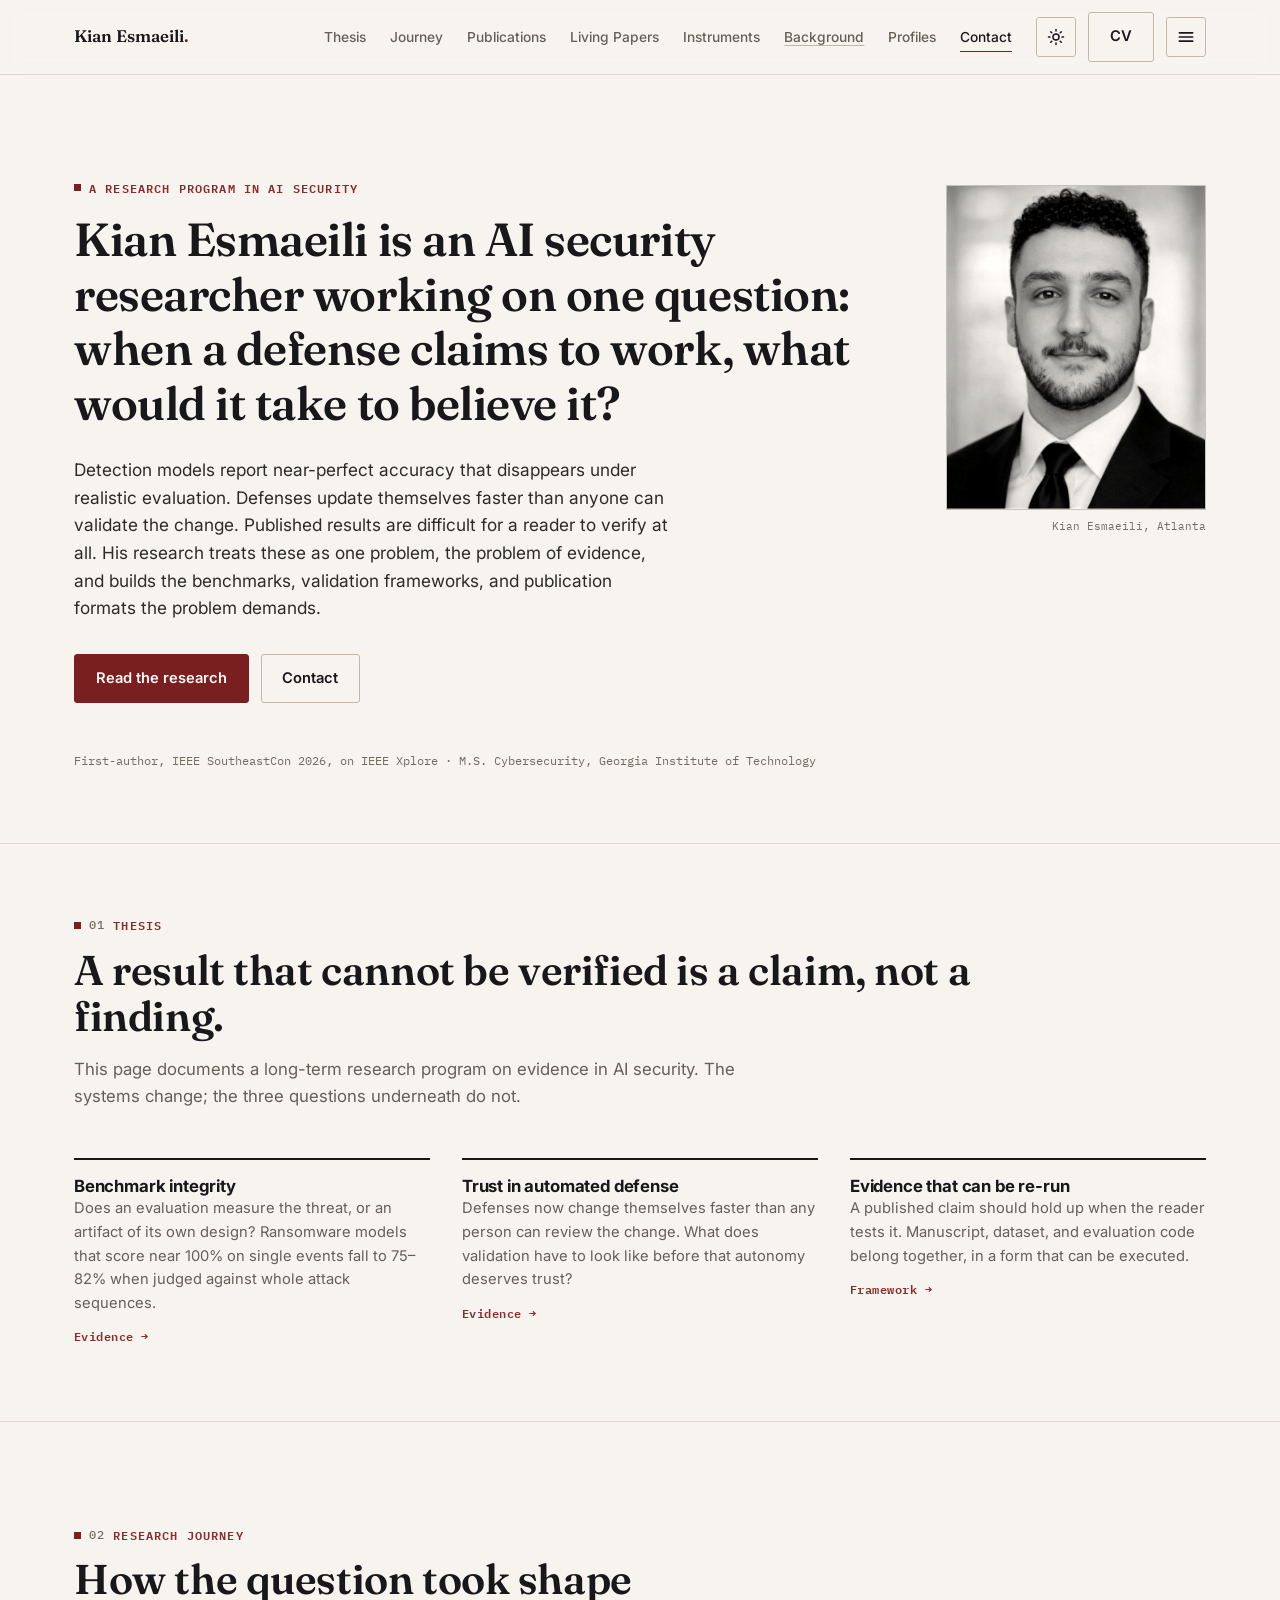
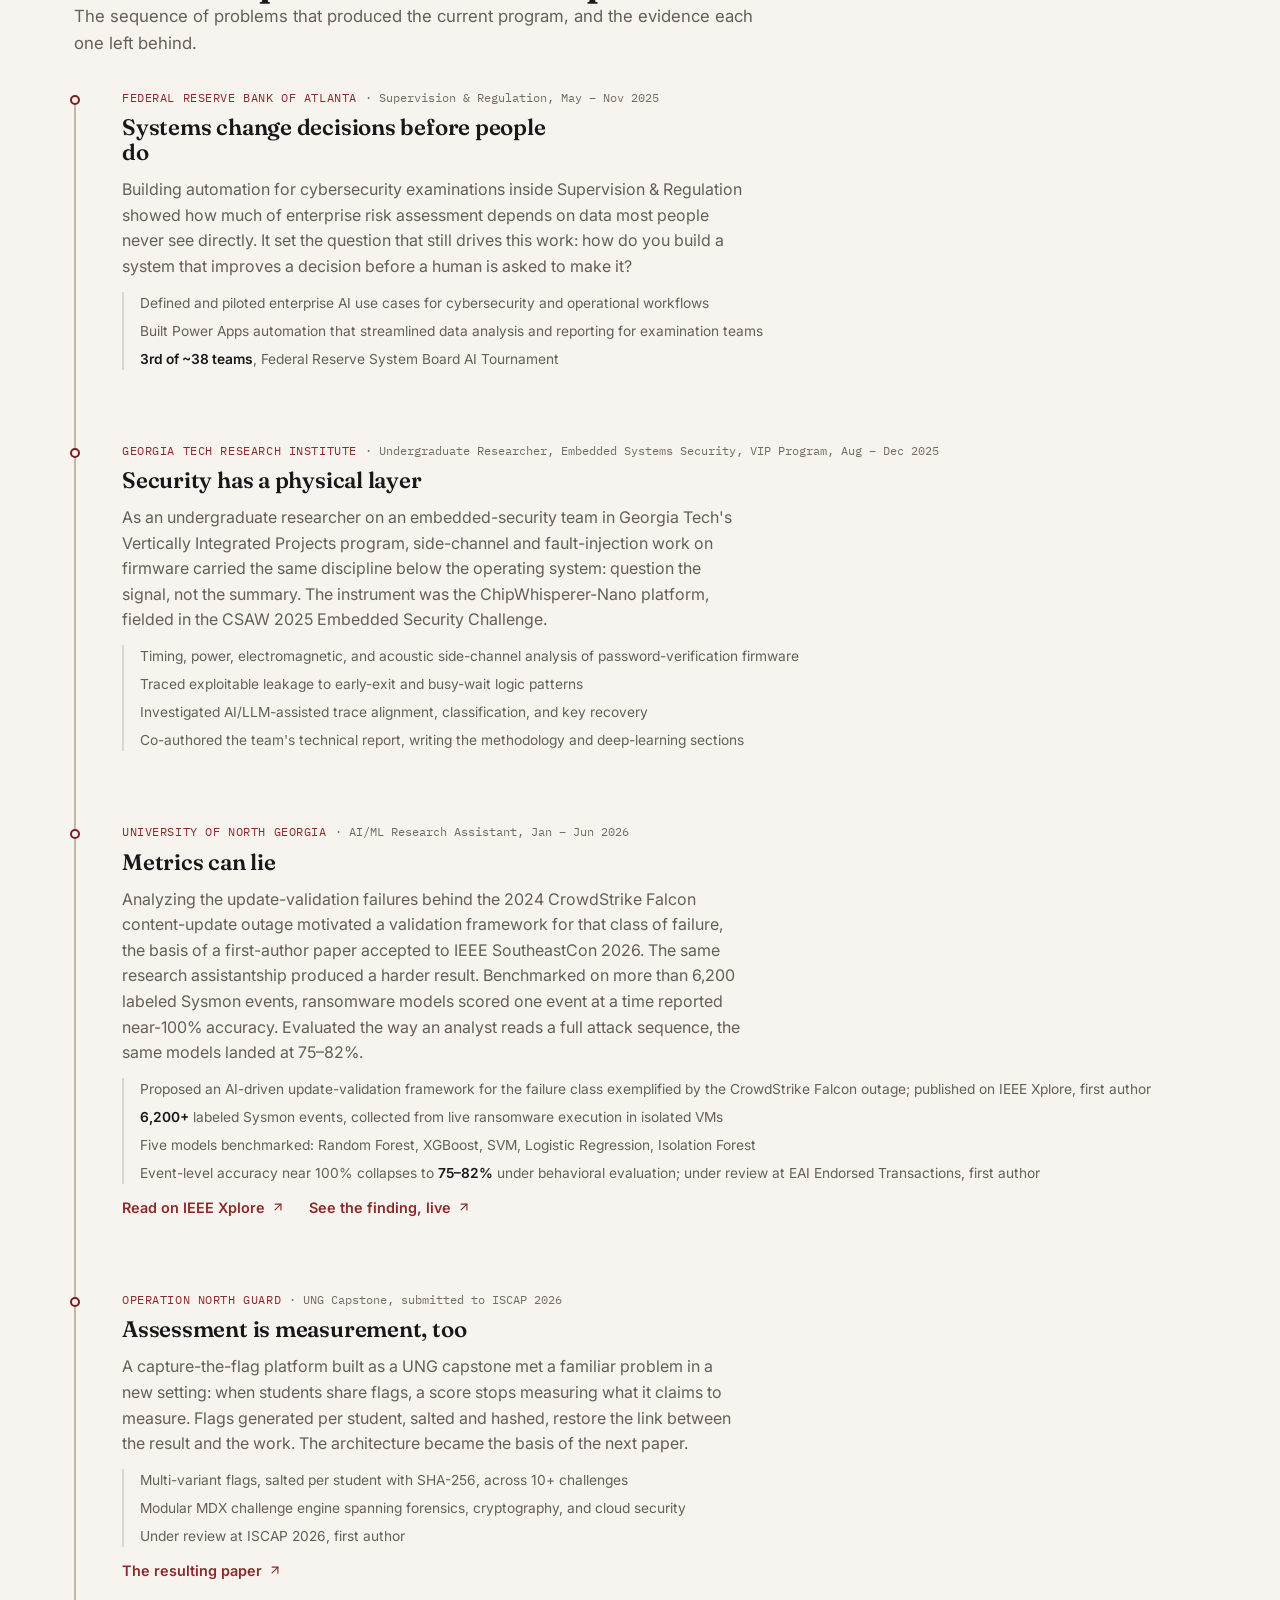
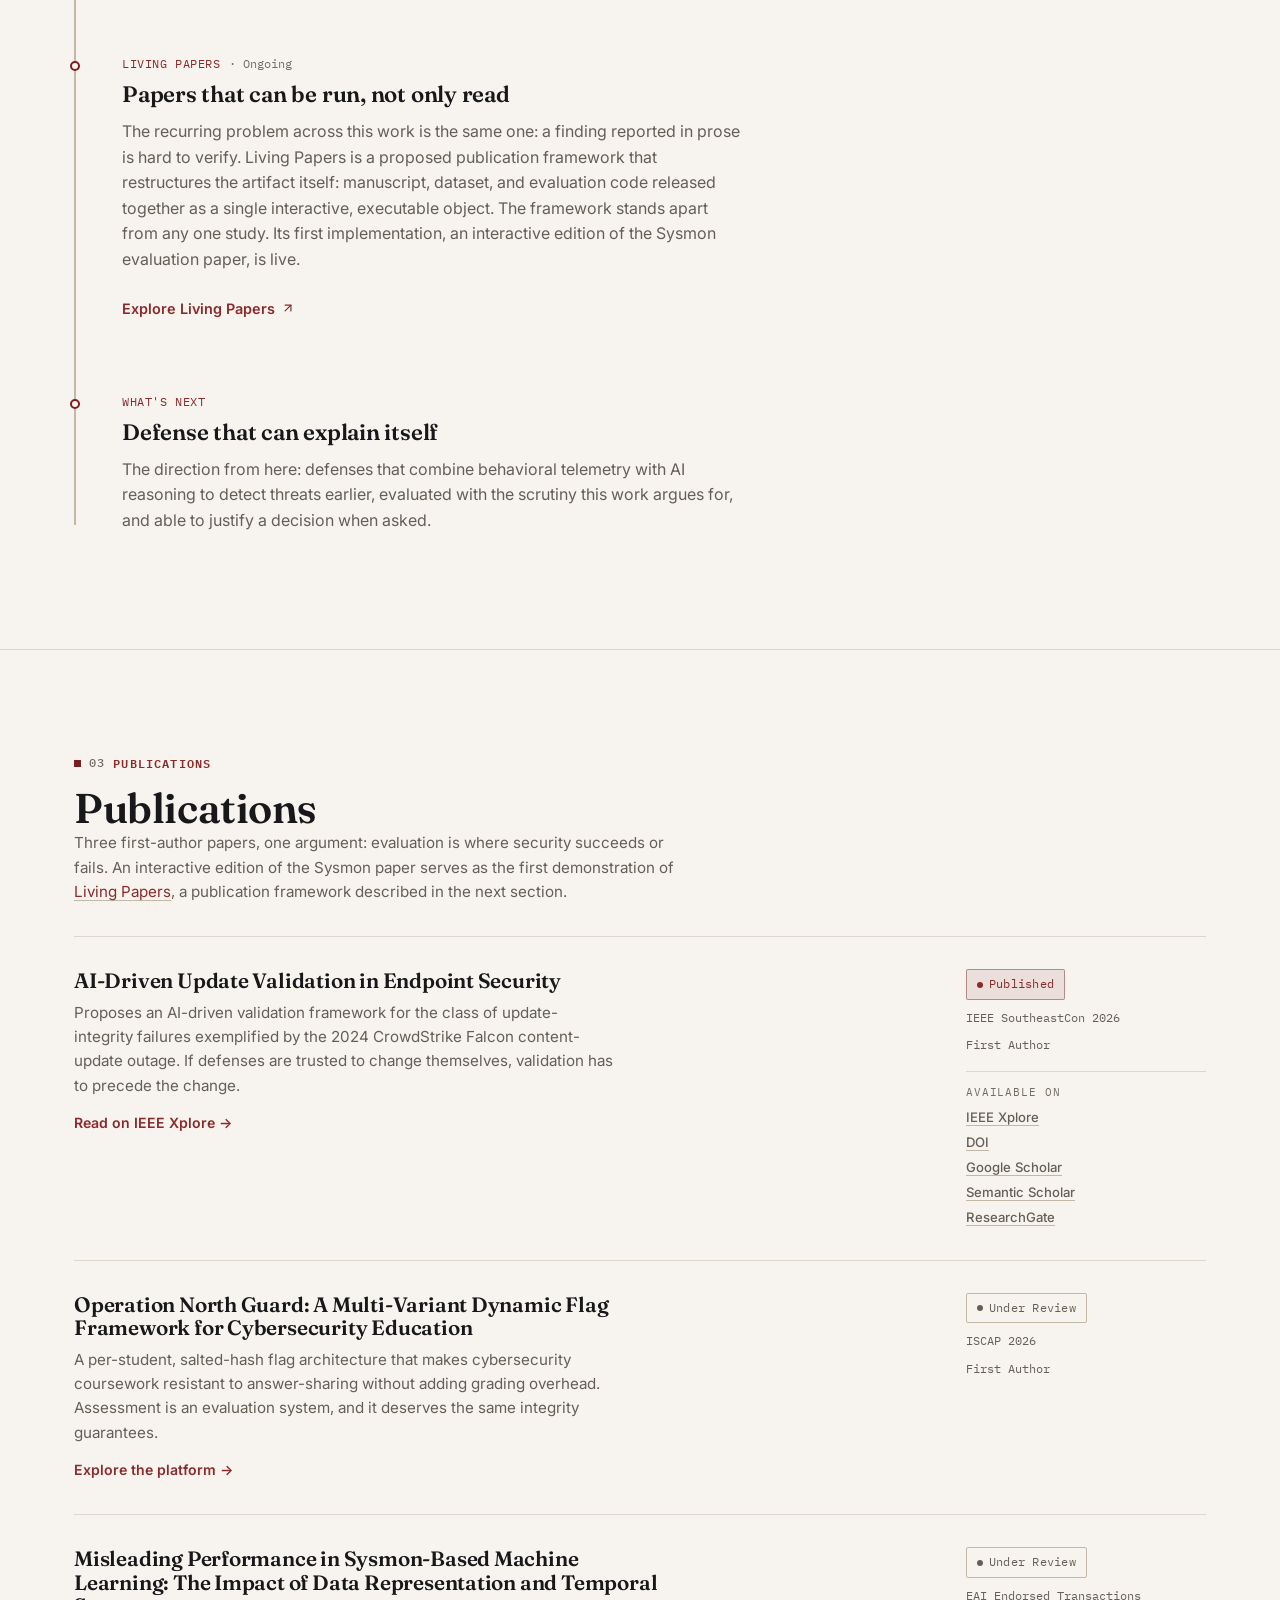
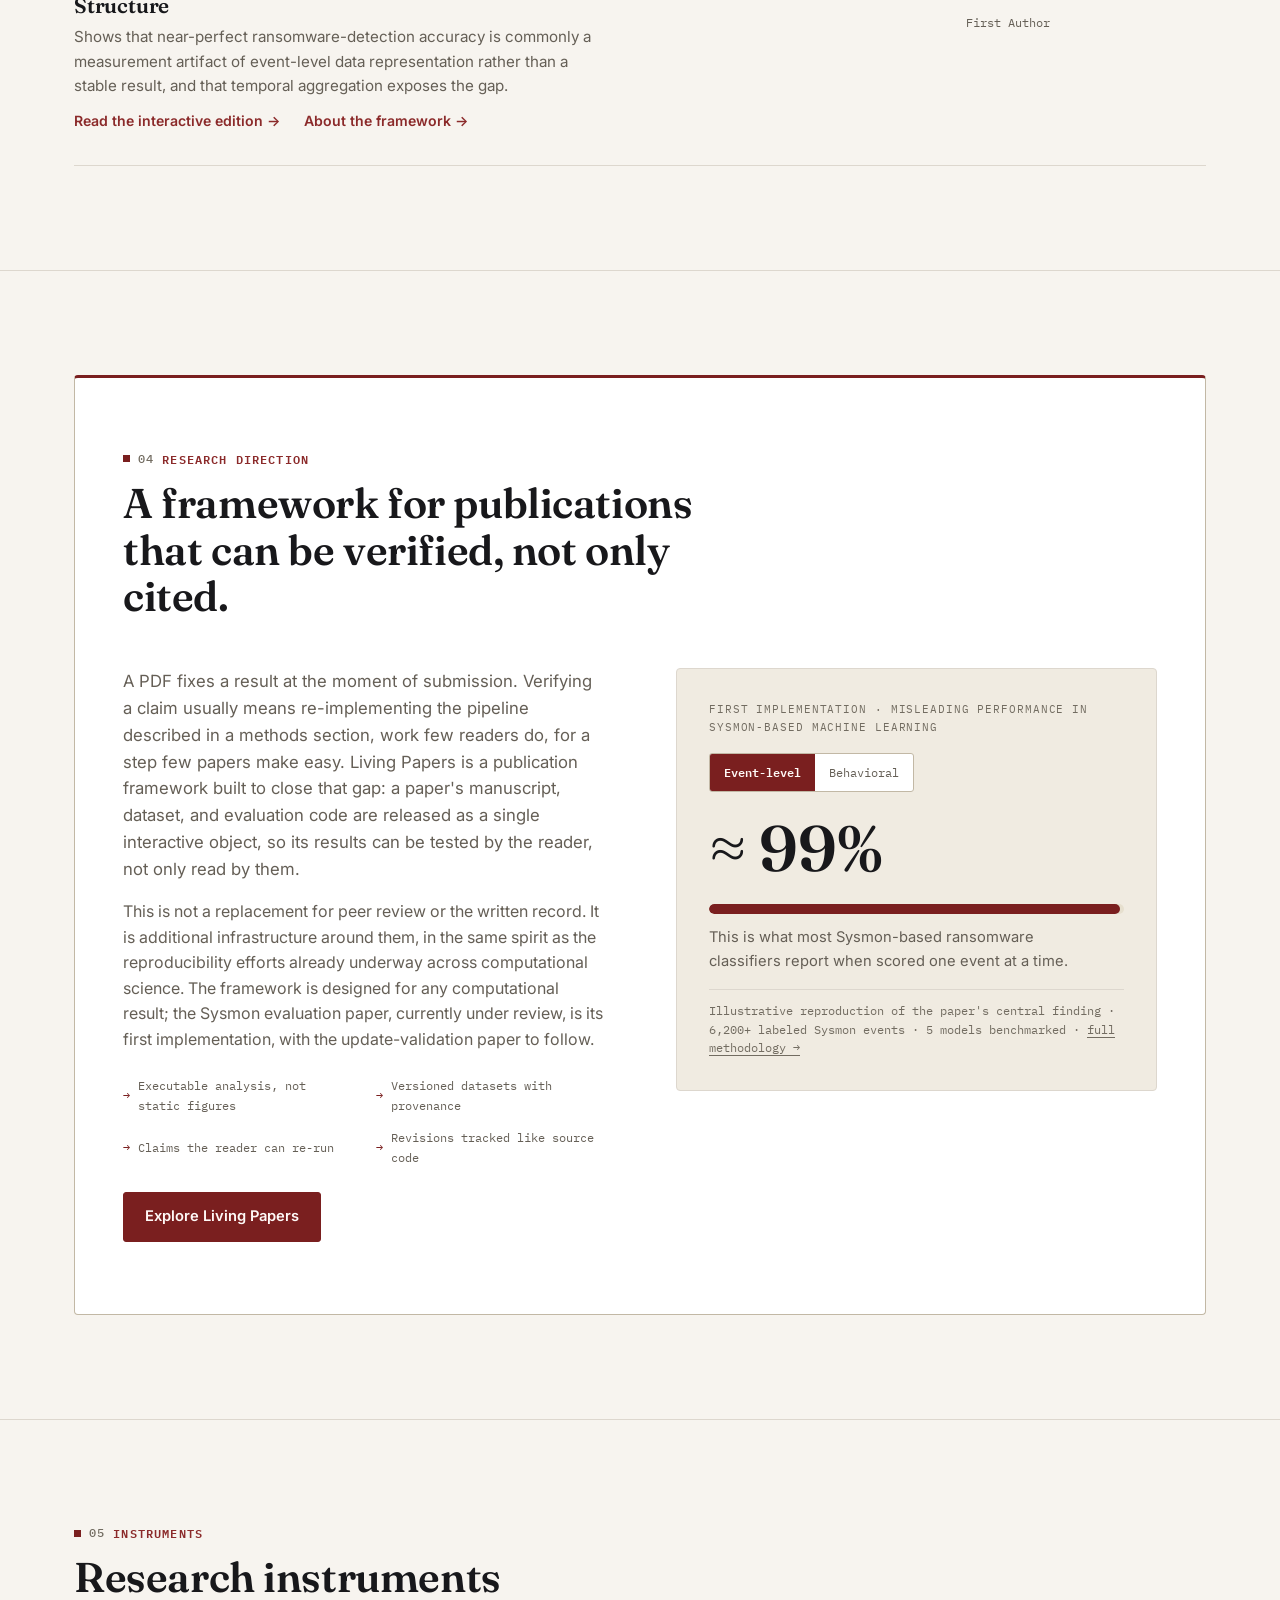
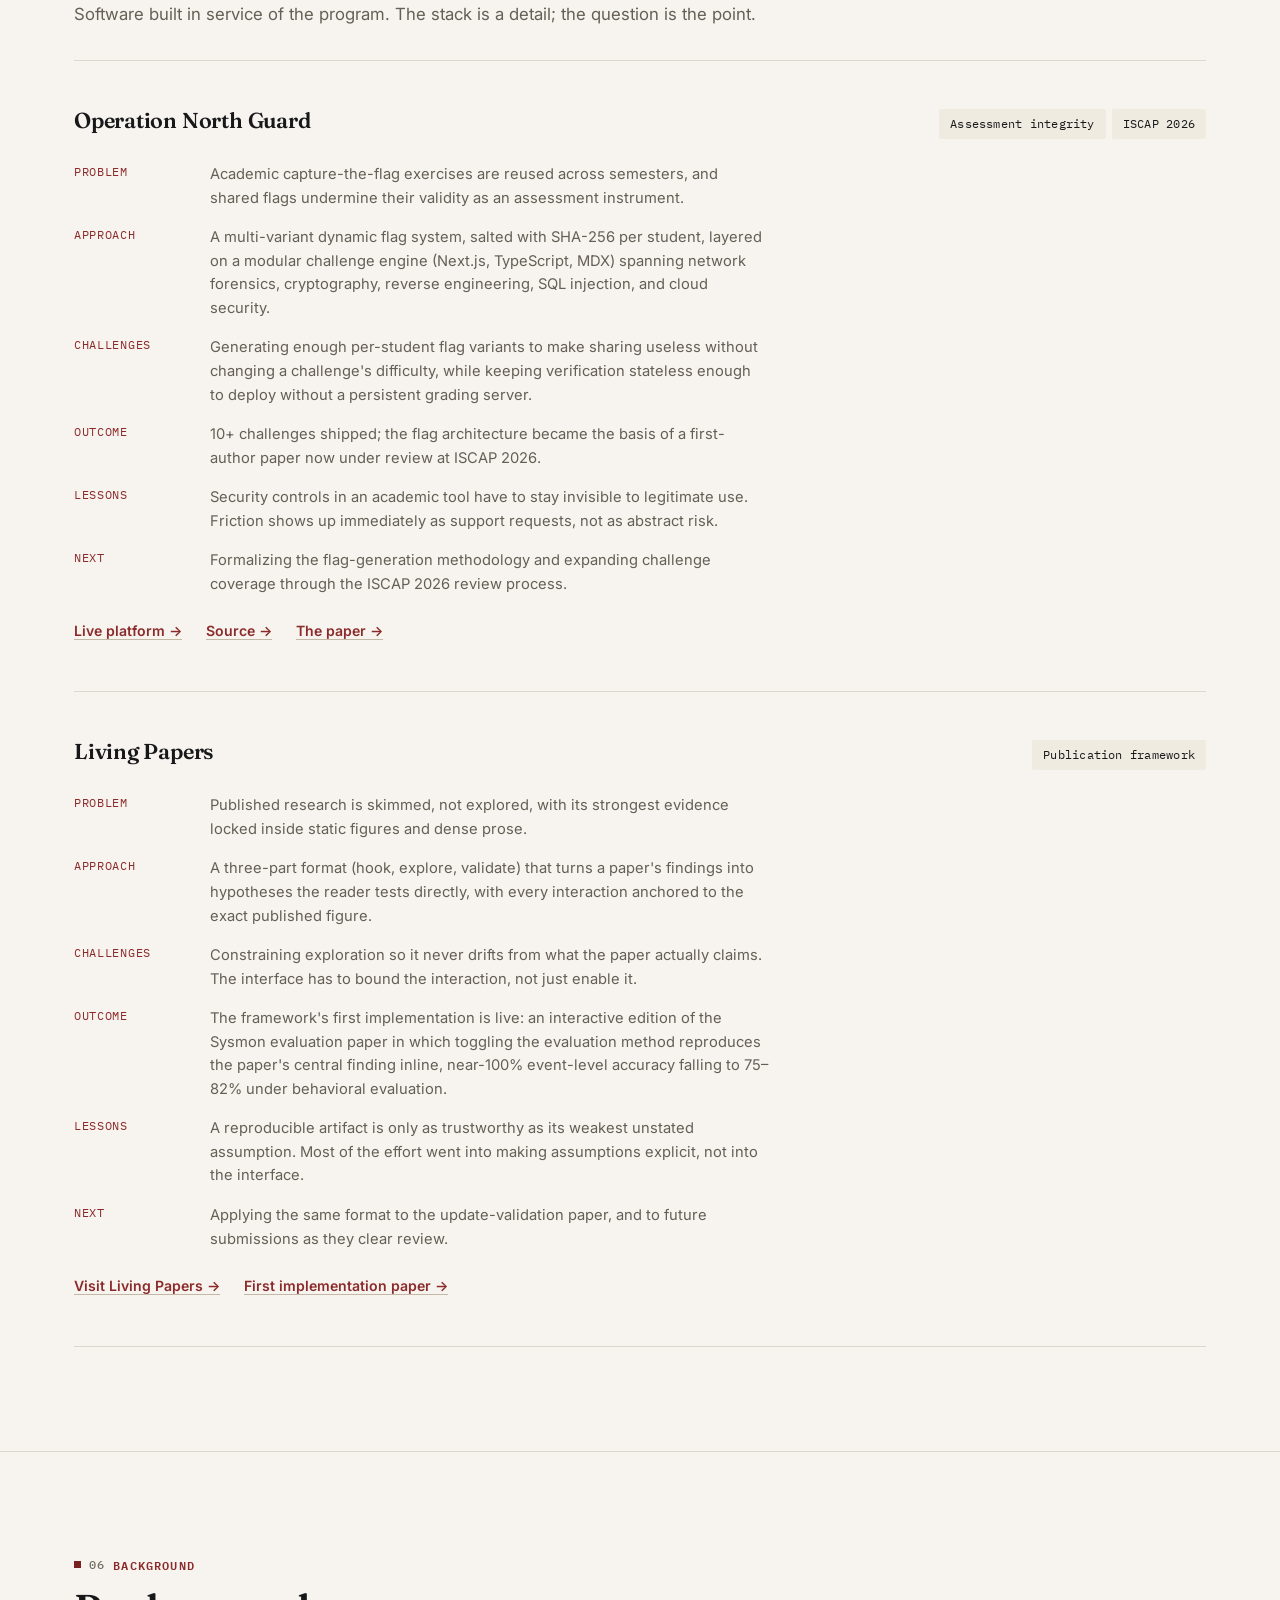
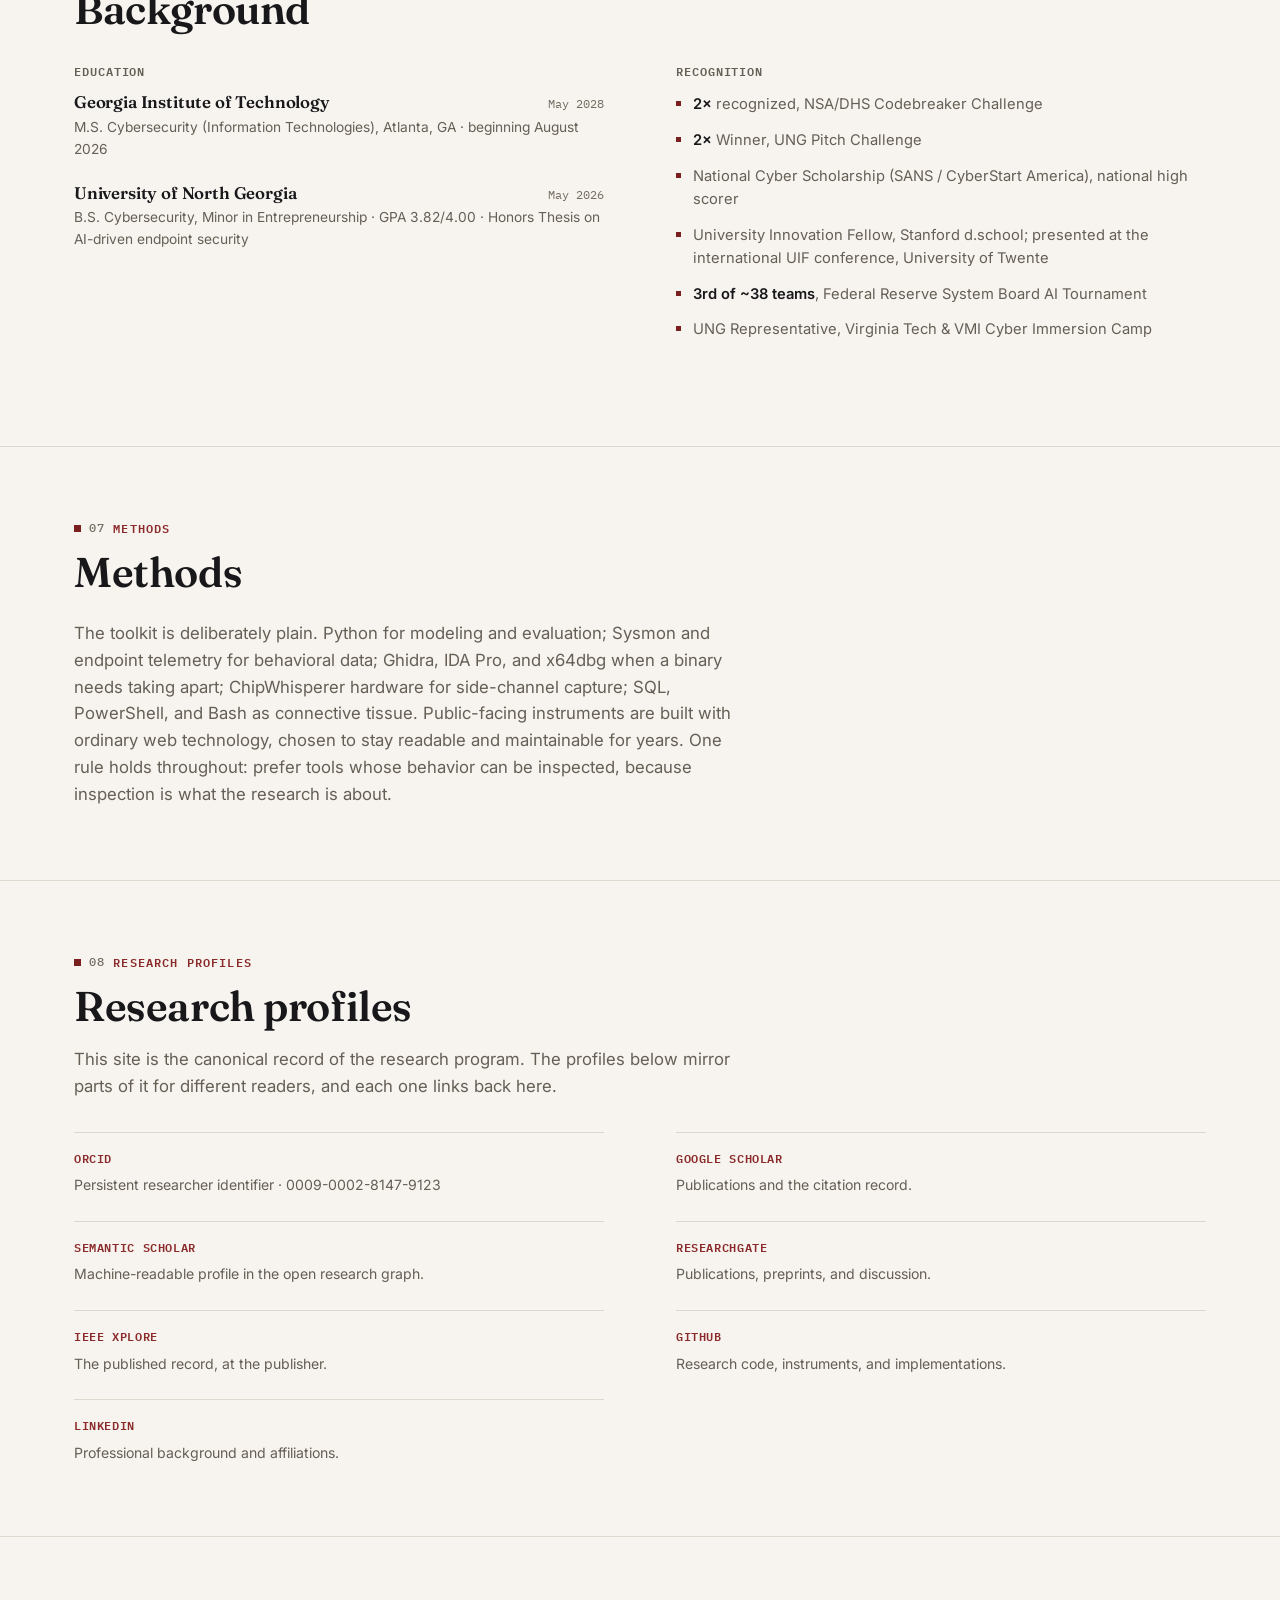
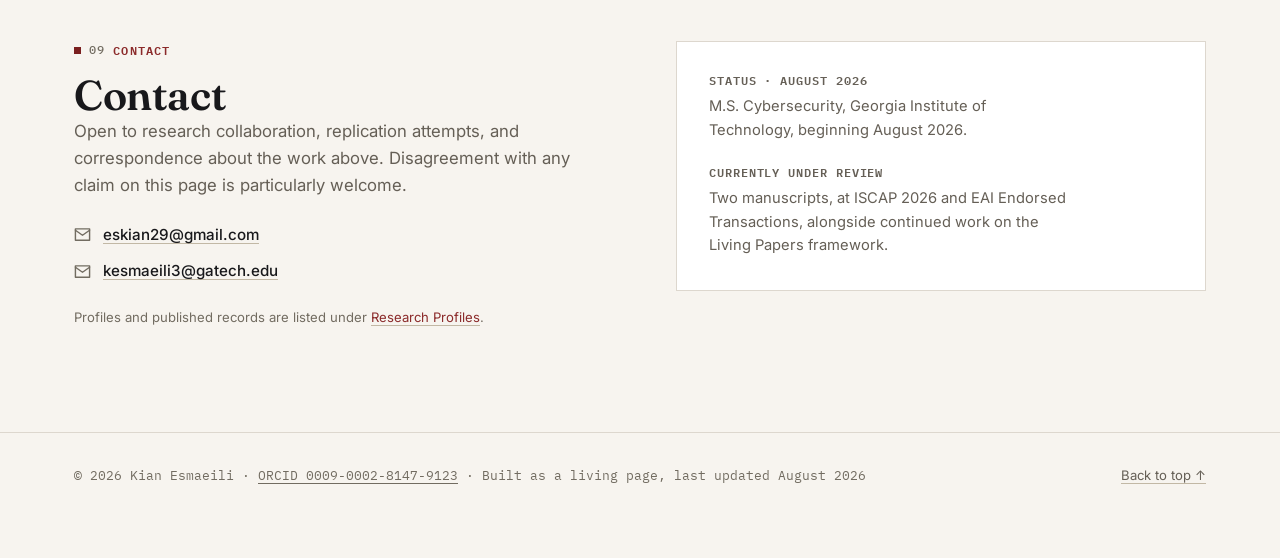
==== index.html @ 51b99179 "Add files via upload" ====
<!DOCTYPE html>
<html lang="en">
<head>
<meta charset="UTF-8">
<meta name="viewport" content="width=device-width, initial-scale=1">
<title>Kian Esmaeili · AI Security Researcher</title>
<meta name="description" content="Kian Esmaeili is an AI security researcher studying evaluation, benchmark integrity, and verifiable evidence. When a defense claims to work, what would it take to believe it?">
<meta name="author" content="Kian Esmaeili">
<meta name="robots" content="index, follow">
<meta name="theme-color" content="#f7f4ef" media="(prefers-color-scheme: light)">
<meta name="theme-color" content="#171717" media="(prefers-color-scheme: dark)">
<link rel="canonical" href="https://www.kianesmaeili.com/">

<!-- Open Graph -->
<meta property="og:type" content="profile">
<meta property="og:site_name" content="Kian Esmaeili">
<meta property="og:title" content="Kian Esmaeili · AI Security Researcher">
<meta property="og:description" content="A research program built around one question: when a defense claims to work, what would it take to believe it? Benchmark integrity, update validation, and verifiable publication.">
<meta property="og:url" content="https://www.kianesmaeili.com/">
<meta property="og:image" content="https://www.kianesmaeili.com/assets/og-image.png">
<meta property="og:image:width" content="1200">
<meta property="og:image:height" content="630">
<meta property="og:image:alt" content="Kian Esmaeili, AI Security Researcher">
<meta property="og:locale" content="en_US">
<meta property="profile:first_name" content="Kian">
<meta property="profile:last_name" content="Esmaeili">

<!-- Twitter -->
<meta name="twitter:card" content="summary_large_image">
<meta name="twitter:title" content="Kian Esmaeili · AI Security Researcher">
<meta name="twitter:description" content="AI security research on evaluation, trust, benchmark integrity, and verifiable evidence.">
<meta name="twitter:image" content="https://www.kianesmaeili.com/assets/og-image.png">
<meta name="twitter:image:alt" content="Kian Esmaeili, AI Security Researcher">

<!-- Icons -->
<link rel="icon" href="./favicon.svg" type="image/svg+xml">
<link rel="apple-touch-icon" href="./assets/apple-touch-icon.png">
<link rel="manifest" href="./site.webmanifest">

<!-- Fonts -->
<link rel="preconnect" href="https://fonts.googleapis.com">
<link rel="preconnect" href="https://fonts.gstatic.com" crossorigin>
<link href="https://fonts.googleapis.com/css2?family=Fraunces:opsz,wght@9..144,500;9..144,600;9..144,700&family=Inter:wght@400;500;600;700;800&family=IBM+Plex+Mono:wght@400;500;600&display=swap" rel="stylesheet">

<link rel="stylesheet" href="./styles.css">

<!-- Structured data -->
<script type="application/ld+json">
{
  "@context": "https://schema.org",
  "@graph": [
    {
      "@type": "Person",
      "@id": "https://www.kianesmaeili.com/#person",
      "name": "Kian Esmaeili",
      "givenName": "Kian",
      "familyName": "Esmaeili",
      "url": "https://www.kianesmaeili.com/",
      "image": "https://www.kianesmaeili.com/assets/headshot.jpg",
      "jobTitle": "AI Security Researcher",
      "description": "AI security researcher studying how defenses are evaluated: benchmark integrity, validation for automated updates, and published evidence that readers can verify.",
      "email": "mailto:eskian29@gmail.com",
      "affiliation": {
        "@type": "CollegeOrUniversity",
        "name": "Georgia Institute of Technology"
      },
      "alumniOf": [
        { "@type": "CollegeOrUniversity", "name": "University of North Georgia" }
      ],
      "identifier": {
        "@type": "PropertyValue",
        "propertyID": "ORCID",
        "value": "0009-0002-8147-9123"
      },
      "sameAs": [
        "https://orcid.org/0009-0002-8147-9123",
        "https://scholar.google.com/citations?user=VjbU1SAAAAAJ",
        "https://www.semanticscholar.org/author/Kian-Esmaeili/2430822982",
        "https://www.researchgate.net/profile/Kian-Esmaeili",
        "https://github.com/Kian11228",
        "https://www.linkedin.com/in/kian-esmaeili/",
        "https://ieeexplore.ieee.org/abstract/document/11476653",
        "https://kian11228.github.io/kian/"
      ],
      "knowsAbout": [
        "AI Security", "AI Security Evaluation", "Benchmark Integrity", "Machine Learning",
        "Detection Engineering", "Behavioral Detection", "Endpoint Security",
        "Reproducible Research", "Applied AI", "Security Research"
      ]
    },
    {
      "@type": "WebSite",
      "@id": "https://www.kianesmaeili.com/#website",
      "url": "https://www.kianesmaeili.com/",
      "name": "Kian Esmaeili",
      "description": "Research site of Kian Esmaeili, AI security researcher.",
      "publisher": { "@id": "https://www.kianesmaeili.com/#person" },
      "inLanguage": "en-US"
    },
    {
      "@type": "ScholarlyArticle",
      "@id": "https://ieeexplore.ieee.org/abstract/document/11476653",
      "name": "AI-Driven Update Validation in Endpoint Security",
      "url": "https://ieeexplore.ieee.org/abstract/document/11476653",
      "author": { "@id": "https://www.kianesmaeili.com/#person" },
      "isPartOf": { "@type": "PublicationEvent", "name": "IEEE SoutheastCon 2026" },
      "publisher": { "@type": "Organization", "name": "IEEE" },
      "sameAs": "https://doi.org/10.1109/SoutheastCon63549.2026.11476653",
      "about": "An AI-driven validation framework for the class of update-integrity failures exemplified by the 2024 CrowdStrike Falcon outage."
    },
    {
      "@type": "ScholarlyArticle",
      "name": "Operation North Guard: A Multi-Variant Dynamic Flag Framework for Cybersecurity Education",
      "author": { "@id": "https://www.kianesmaeili.com/#person" },
      "isPartOf": { "@type": "PublicationEvent", "name": "ISCAP 2026" },
      "about": "A per-student, salted-hash flag architecture for cybersecurity coursework."
    },
    {
      "@type": "ScholarlyArticle",
      "name": "Misleading Performance in Sysmon-Based Machine Learning: The Impact of Data Representation and Temporal Structure",
      "url": "https://kian11228.github.io/kian/papers/misleading-performance/",
      "author": { "@id": "https://www.kianesmaeili.com/#person" },
      "isPartOf": { "@type": "PublicationEvent", "name": "EAI Endorsed Transactions" },
      "about": "Measurement artifacts in event-level Sysmon-based ransomware detection, and how temporal aggregation exposes them."
    }
  ]
}
</script>
</head>
<body>
<a class="skip-link" href="#main">Skip to content</a>

<nav class="site-nav" aria-label="Primary">
  <div class="wrap nav-row">
    <a href="#top" class="nav-brand">Kian Esmaeili<span class="dot">.</span></a>

    <ul class="nav-links" id="navLinks" data-open="false">
      <li><a href="#mission">Thesis</a></li>
      <li><a href="#journey">Journey</a></li>
      <li><a href="#publications">Publications</a></li>
      <li><a href="#living-papers">Living Papers</a></li>
      <li><a href="#projects">Instruments</a></li>
      <li><a href="#credentials">Background</a></li>
      <li><a href="#profiles">Profiles</a></li>
      <li><a href="#contact">Contact</a></li>
    </ul>

    <div class="nav-actions">
      <button class="btn-icon" id="themeToggle" type="button" aria-label="Toggle dark mode" aria-pressed="false">
        <svg id="iconSun" width="18" height="18" viewBox="0 0 24 24" fill="none" stroke="currentColor" stroke-width="2" stroke-linecap="round" stroke-linejoin="round"><circle cx="12" cy="12" r="4"></circle><path d="M12 2v2M12 20v2M4.93 4.93l1.41 1.41M17.66 17.66l1.41 1.41M2 12h2M20 12h2M6.34 17.66l-1.41 1.41M19.07 4.93l-1.41 1.41"></path></svg>
        <svg id="iconMoon" width="18" height="18" viewBox="0 0 24 24" fill="none" stroke="currentColor" stroke-width="2" stroke-linecap="round" stroke-linejoin="round" style="display:none"><path d="M21 12.79A9 9 0 1 1 11.21 3 7 7 0 0 0 21 12.79z"></path></svg>
      </button>
      <a href="./Kian-Esmaeili-Resume.pdf" download class="btn btn-secondary nav-resume">CV</a>
      <button class="btn-icon" id="navToggle" type="button" aria-label="Toggle menu" aria-controls="navLinks" aria-expanded="false">
        <svg width="20" height="20" viewBox="0 0 24 24" fill="none" stroke="currentColor" stroke-width="2" stroke-linecap="round" stroke-linejoin="round"><line x1="4" y1="7" x2="20" y2="7"></line><line x1="4" y1="12" x2="20" y2="12"></line><line x1="4" y1="17" x2="20" y2="17"></line></svg>
      </button>
    </div>
  </div>
</nav>

<main id="main">

  <!-- ============ HERO ============ -->
  <header id="top" class="wrap hero">
    <div class="hero-grid">
      <div>
        <p class="kicker">A Research Program in AI Security</p>
        <h1>Kian Esmaeili is an AI security researcher working on one question: when a defense claims to work, what would it take to believe it?</h1>
        <p class="hero-lede">Detection models report near-perfect accuracy that disappears under realistic evaluation. Defenses update themselves faster than anyone can validate the change. Published results are difficult for a reader to verify at all. His research treats these as one problem, the problem of evidence, and builds the benchmarks, validation frameworks, and publication formats the problem demands.</p>
        <div class="hero-cta">
          <a href="#journey" class="btn btn-primary">Read the research</a>
          <a href="#contact" class="btn btn-secondary">Contact</a>
        </div>
        <p class="hero-meta">First-author, IEEE SoutheastCon 2026, on IEEE Xplore · M.S. Cybersecurity, Georgia Institute of Technology</p>
      </div>
      <div>
        <div class="hero-photo">
          <img src="./assets/headshot.jpg" alt="Portrait of Kian Esmaeili, AI security researcher" width="800" height="800" fetchpriority="high">
        </div>
        <p class="hero-photo-caption">Kian Esmaeili, Atlanta</p>
      </div>
    </div>
  </header>

  <hr class="rule">

  <!-- ============ THESIS ============ -->
  <section id="mission" class="wrap section-tight" data-reveal>
    <p class="kicker"><span class="num">01</span> Thesis</p>
    <h2 class="mission-statement">A result that cannot be verified is a claim, not a finding.</h2>
    <p class="mission-intro">This page documents a long-term research program on evidence in AI security. The systems change; the three questions underneath do not.</p>
    <div class="grid-3">
      <div class="pillar">
        <h3 class="pillar-title">Benchmark integrity</h3>
        <p>Does an evaluation measure the threat, or an artifact of its own design? Ransomware models that score near 100% on single events fall to 75–82% when judged against whole attack sequences.</p>
        <a class="pillar-link" href="#pub-misleading-performance">Evidence →</a>
      </div>
      <div class="pillar">
        <h3 class="pillar-title">Trust in automated defense</h3>
        <p>Defenses now change themselves faster than any person can review the change. What does validation have to look like before that autonomy deserves trust?</p>
        <a class="pillar-link" href="#pub-update-validation">Evidence →</a>
      </div>
      <div class="pillar">
        <h3 class="pillar-title">Evidence that can be re-run</h3>
        <p>A published claim should hold up when the reader tests it. Manuscript, dataset, and evaluation code belong together, in a form that can be executed.</p>
        <a class="pillar-link" href="#living-papers">Framework →</a>
      </div>
    </div>
  </section>

  <hr class="rule">

  <!-- ============ RESEARCH JOURNEY ============ -->
  <section id="journey" class="wrap section" data-reveal>
    <div class="section-head">
      <p class="kicker"><span class="num">02</span> Research Journey</p>
      <h2>How the question took shape</h2>
      <p class="eyebrow-lead">The sequence of problems that produced the current program, and the evidence each one left behind.</p>
    </div>

    <div class="journey">
      <div class="journey-line" aria-hidden="true"></div>

      <div class="journey-item">
        <p class="journey-label">Federal Reserve Bank of Atlanta <span class="date">· Supervision &amp; Regulation, May – Nov 2025</span></p>
        <h3 class="journey-title">Systems change decisions before people do</h3>
        <p class="journey-body">Building automation for cybersecurity examinations inside Supervision &amp; Regulation showed how much of enterprise risk assessment depends on data most people never see directly. It set the question that still drives this work: how do you build a system that improves a decision before a human is asked to make it?</p>
        <ul class="journey-evidence">
          <li>Defined and piloted enterprise AI use cases for cybersecurity and operational workflows</li>
          <li>Built Power Apps automation that streamlined data analysis and reporting for examination teams</li>
          <li><strong>3rd of ~38 teams</strong>, Federal Reserve System Board AI Tournament</li>
        </ul>
      </div>

      <div class="journey-item">
        <p class="journey-label">Georgia Tech Research Institute <span class="date">· Undergraduate Researcher, Embedded Systems Security, VIP Program, Aug – Dec 2025</span></p>
        <h3 class="journey-title">Security has a physical layer</h3>
        <p class="journey-body">As an undergraduate researcher on an embedded-security team in Georgia Tech's Vertically Integrated Projects program, side-channel and fault-injection work on firmware carried the same discipline below the operating system: question the signal, not the summary. The instrument was the ChipWhisperer-Nano platform, fielded in the CSAW 2025 Embedded Security Challenge.</p>
        <ul class="journey-evidence">
          <li>Timing, power, electromagnetic, and acoustic side-channel analysis of password-verification firmware</li>
          <li>Traced exploitable leakage to early-exit and busy-wait logic patterns</li>
          <li>Investigated AI/LLM-assisted trace alignment, classification, and key recovery</li>
          <li>Co-authored the team's technical report, writing the methodology and deep-learning sections</li>
        </ul>
      </div>

      <div class="journey-item">
        <p class="journey-label">University of North Georgia <span class="date">· AI/ML Research Assistant, Jan – Jun 2026</span></p>
        <h3 class="journey-title">Metrics can lie</h3>
        <p class="journey-body">Analyzing the update-validation failures behind the 2024 CrowdStrike Falcon content-update outage motivated a validation framework for that class of failure, the basis of a first-author paper accepted to IEEE SoutheastCon 2026. The same research assistantship produced a harder result. Benchmarked on more than 6,200 labeled Sysmon events, ransomware models scored one event at a time reported near-100% accuracy. Evaluated the way an analyst reads a full attack sequence, the same models landed at 75–82%.</p>
        <ul class="journey-evidence">
          <li>Proposed an AI-driven update-validation framework for the failure class exemplified by the CrowdStrike Falcon outage; published on IEEE Xplore, first author</li>
          <li><strong>6,200+</strong> labeled Sysmon events, collected from live ransomware execution in isolated VMs</li>
          <li>Five models benchmarked: Random Forest, XGBoost, SVM, Logistic Regression, Isolation Forest</li>
          <li>Event-level accuracy near 100% collapses to <strong>75–82%</strong> under behavioral evaluation; under review at EAI Endorsed Transactions, first author</li>
        </ul>
        <div style="display:flex; gap:var(--sp-5); flex-wrap:wrap">
          <a class="journey-link" href="https://ieeexplore.ieee.org/abstract/document/11476653" target="_blank" rel="noopener">Read on IEEE Xplore <svg width="14" height="14" viewBox="0 0 24 24" fill="none" stroke="currentColor" stroke-width="2" stroke-linecap="round" stroke-linejoin="round"><line x1="7" y1="17" x2="17" y2="7"></line><polyline points="7 7 17 7 17 17"></polyline></svg></a>
          <a class="journey-link" href="#living-papers">See the finding, live <svg width="14" height="14" viewBox="0 0 24 24" fill="none" stroke="currentColor" stroke-width="2" stroke-linecap="round" stroke-linejoin="round"><line x1="7" y1="17" x2="17" y2="7"></line><polyline points="7 7 17 7 17 17"></polyline></svg></a>
        </div>
      </div>

      <div class="journey-item">
        <p class="journey-label">Operation North Guard <span class="date">· UNG Capstone, submitted to ISCAP 2026</span></p>
        <h3 class="journey-title">Assessment is measurement, too</h3>
        <p class="journey-body">A capture-the-flag platform built as a UNG capstone met a familiar problem in a new setting: when students share flags, a score stops measuring what it claims to measure. Flags generated per student, salted and hashed, restore the link between the result and the work. The architecture became the basis of the next paper.</p>
        <ul class="journey-evidence">
          <li>Multi-variant flags, salted per student with SHA-256, across 10+ challenges</li>
          <li>Modular MDX challenge engine spanning forensics, cryptography, and cloud security</li>
          <li>Under review at ISCAP 2026, first author</li>
        </ul>
        <a class="journey-link" href="#pub-north-guard">The resulting paper <svg width="14" height="14" viewBox="0 0 24 24" fill="none" stroke="currentColor" stroke-width="2" stroke-linecap="round" stroke-linejoin="round"><line x1="7" y1="17" x2="17" y2="7"></line><polyline points="7 7 17 7 17 17"></polyline></svg></a>
      </div>

      <div class="journey-item">
        <p class="journey-label">Living Papers <span class="date">· Ongoing</span></p>
        <h3 class="journey-title">Papers that can be run, not only read</h3>
        <p class="journey-body">The recurring problem across this work is the same one: a finding reported in prose is hard to verify. Living Papers is a proposed publication framework that restructures the artifact itself: manuscript, dataset, and evaluation code released together as a single interactive, executable object. The framework stands apart from any one study. Its first implementation, an interactive edition of the Sysmon evaluation paper, is live.</p>
        <a class="journey-link" href="https://kian11228.github.io/kian/" target="_blank" rel="noopener">Explore Living Papers <svg width="14" height="14" viewBox="0 0 24 24" fill="none" stroke="currentColor" stroke-width="2" stroke-linecap="round" stroke-linejoin="round"><line x1="7" y1="17" x2="17" y2="7"></line><polyline points="7 7 17 7 17 17"></polyline></svg></a>
      </div>

      <div class="journey-item">
        <p class="journey-label">What's Next</p>
        <h3 class="journey-title">Defense that can explain itself</h3>
        <p class="journey-body">The direction from here: defenses that combine behavioral telemetry with AI reasoning to detect threats earlier, evaluated with the scrutiny this work argues for, and able to justify a decision when asked.</p>
      </div>
    </div>
  </section>

  <hr class="rule">

  <!-- ============ PUBLICATIONS ============ -->
  <section id="publications" class="wrap section" data-reveal>
    <div class="section-head">
      <p class="kicker"><span class="num">03</span> Publications</p>
      <h2>Publications</h2>
      <p class="pub-note">Three first-author papers, one argument: evaluation is where security succeeds or fails. An interactive edition of the Sysmon paper serves as the first demonstration of <a href="https://kian11228.github.io/kian/" target="_blank" rel="noopener">Living Papers</a>, a publication framework described in the next section.</p>
    </div>

    <article class="pub" id="pub-update-validation">
      <div>
        <h3 class="pub-title">AI-Driven Update Validation in Endpoint Security</h3>
        <p class="pub-take">Proposes an AI-driven validation framework for the class of update-integrity failures exemplified by the 2024 CrowdStrike Falcon content-update outage. If defenses are trusted to change themselves, validation has to precede the change.</p>
        <a class="pub-link" href="https://ieeexplore.ieee.org/abstract/document/11476653" target="_blank" rel="noopener">Read on IEEE Xplore →</a>
      </div>
      <div class="pub-meta">
        <span class="tag tag-accent"><span class="tag-dot"></span>Published</span>
        <span class="text-muted">IEEE SoutheastCon 2026</span>
        <span class="text-muted">First Author</span>
        <div class="pub-avail">
          <span class="pub-avail-label">Available on</span>
          <a href="https://ieeexplore.ieee.org/abstract/document/11476653" target="_blank" rel="noopener">IEEE Xplore</a>
          <a href="https://doi.org/10.1109/SoutheastCon63549.2026.11476653" target="_blank" rel="noopener">DOI</a>
          <a href="https://scholar.google.com/citations?user=VjbU1SAAAAAJ" target="_blank" rel="noopener">Google Scholar</a>
          <a href="https://www.semanticscholar.org/author/Kian-Esmaeili/2430822982" target="_blank" rel="noopener">Semantic Scholar</a>
          <a href="https://www.researchgate.net/profile/Kian-Esmaeili" target="_blank" rel="noopener">ResearchGate</a>
        </div>
        <!-- Metrics rail: citation data slots in here once meaningful, same column, no layout change. -->
      </div>
    </article>

    <article class="pub" id="pub-north-guard">
      <div>
        <h3 class="pub-title">Operation North Guard: A Multi-Variant Dynamic Flag Framework for Cybersecurity Education</h3>
        <p class="pub-take">A per-student, salted-hash flag architecture that makes cybersecurity coursework resistant to answer-sharing without adding grading overhead. Assessment is an evaluation system, and it deserves the same integrity guarantees.</p>
        <a class="pub-link" href="#projects">Explore the platform →</a>
      </div>
      <div class="pub-meta">
        <span class="tag tag-outline"><span class="tag-dot"></span>Under Review</span>
        <span class="text-muted">ISCAP 2026</span>
        <span class="text-muted">First Author</span>
      </div>
    </article>

    <article class="pub" id="pub-misleading-performance">
      <div>
        <h3 class="pub-title">Misleading Performance in Sysmon-Based Machine Learning: The Impact of Data Representation and Temporal Structure</h3>
        <p class="pub-take">Shows that near-perfect ransomware-detection accuracy is commonly a measurement artifact of event-level data representation rather than a stable result, and that temporal aggregation exposes the gap.</p>
        <div style="display:flex; gap:var(--sp-5); flex-wrap:wrap">
          <a class="pub-link" href="https://kian11228.github.io/kian/papers/misleading-performance/" target="_blank" rel="noopener">Read the interactive edition →</a>
          <a class="pub-link" href="#living-papers">About the framework →</a>
        </div>
      </div>
      <div class="pub-meta">
        <span class="tag tag-outline"><span class="tag-dot"></span>Under Review</span>
        <span class="text-muted">EAI Endorsed Transactions</span>
        <span class="text-muted">First Author</span>
      </div>
    </article>
  </section>

  <hr class="rule">

  <!-- ============ LIVING PAPERS ============ -->
  <section id="living-papers" class="wrap section" data-reveal>
    <div class="living-section">
      <p class="kicker"><span class="num">04</span> Research Direction</p>
      <h2>A framework for publications that can be verified, not only cited.</h2>

      <div class="living-grid">
        <div class="living-copy">
          <p class="eyebrow-lead">A PDF fixes a result at the moment of submission. Verifying a claim usually means re-implementing the pipeline described in a methods section, work few readers do, for a step few papers make easy. Living Papers is a publication framework built to close that gap: a paper's manuscript, dataset, and evaluation code are released as a single interactive object, so its results can be tested by the reader, not only read by them.</p>
          <p>This is not a replacement for peer review or the written record. It is additional infrastructure around them, in the same spirit as the reproducibility efforts already underway across computational science. The framework is designed for any computational result; the Sysmon evaluation paper, currently under review, is its first implementation, with the update-validation paper to follow.</p>
          <ul class="living-features">
            <li>Executable analysis, not static figures</li>
            <li>Versioned datasets with provenance</li>
            <li>Claims the reader can re-run</li>
            <li>Revisions tracked like source code</li>
          </ul>
          <a class="btn btn-primary" href="https://kian11228.github.io/kian/" target="_blank" rel="noopener">Explore Living Papers</a>
        </div>

        <div class="demo-card">
          <p class="demo-label">First implementation · Misleading Performance in Sysmon-Based Machine Learning</p>

          <div class="demo-toggle" role="group" aria-label="Evaluation method">
            <button type="button" id="demoEventBtn" aria-pressed="true">Event-level</button>
            <button type="button" id="demoBehaviorBtn" aria-pressed="false">Behavioral</button>
          </div>

          <div class="demo-stat" id="demoStat" aria-live="polite">≈ 99%</div>
          <div class="demo-bar-track"><div class="demo-bar-fill" id="demoBar"></div></div>
          <p class="demo-stat-label" id="demoStatLabel">This is what most Sysmon-based ransomware classifiers report when scored one event at a time.</p>

          <p class="demo-foot">Illustrative reproduction of the paper's central finding · 6,200+ labeled Sysmon events · 5 models benchmarked · <a href="https://kian11228.github.io/kian/papers/misleading-performance/" target="_blank" rel="noopener" style="color:inherit;text-decoration:underline">full methodology →</a></p>
        </div>
      </div>
    </div>
  </section>

  <hr class="rule">

  <!-- ============ INSTRUMENTS ============ -->
  <section id="projects" class="wrap section" data-reveal>
    <div class="section-head">
      <p class="kicker"><span class="num">05</span> Instruments</p>
      <h2>Research instruments</h2>
      <p class="eyebrow-lead">Software built in service of the program. The stack is a detail; the question is the point.</p>
    </div>

    <article class="case">
      <div class="case-head">
        <h3>Operation North Guard</h3>
        <div class="case-tags"><span class="tag tag-neutral">Assessment integrity</span><span class="tag tag-neutral">ISCAP 2026</span></div>
      </div>
      <dl class="case-rows">
        <div class="case-row"><dt>Problem</dt><dd>Academic capture-the-flag exercises are reused across semesters, and shared flags undermine their validity as an assessment instrument.</dd></div>
        <div class="case-row"><dt>Approach</dt><dd>A multi-variant dynamic flag system, salted with SHA-256 per student, layered on a modular challenge engine (Next.js, TypeScript, MDX) spanning network forensics, cryptography, reverse engineering, SQL injection, and cloud security.</dd></div>
        <div class="case-row"><dt>Challenges</dt><dd>Generating enough per-student flag variants to make sharing useless without changing a challenge's difficulty, while keeping verification stateless enough to deploy without a persistent grading server.</dd></div>
        <div class="case-row"><dt>Outcome</dt><dd>10+ challenges shipped; the flag architecture became the basis of a first-author paper now under review at ISCAP 2026.</dd></div>
        <div class="case-row"><dt>Lessons</dt><dd>Security controls in an academic tool have to stay invisible to legitimate use. Friction shows up immediately as support requests, not as abstract risk.</dd></div>
        <div class="case-row"><dt>Next</dt><dd>Formalizing the flag-generation methodology and expanding challenge coverage through the ISCAP 2026 review process.</dd></div>
      </dl>
      <div class="case-links">
        <a href="https://ctf-six-tau.vercel.app/" target="_blank" rel="noopener">Live platform →</a>
        <a href="https://github.com/Kian11228/ung-final-ctf" target="_blank" rel="noopener">Source →</a>
        <a href="#pub-north-guard">The paper →</a>
      </div>
    </article>

    <article class="case">
      <div class="case-head">
        <h3>Living Papers</h3>
        <div class="case-tags"><span class="tag tag-neutral">Publication framework</span></div>
      </div>
      <dl class="case-rows">
        <div class="case-row"><dt>Problem</dt><dd>Published research is skimmed, not explored, with its strongest evidence locked inside static figures and dense prose.</dd></div>
        <div class="case-row"><dt>Approach</dt><dd>A three-part format (hook, explore, validate) that turns a paper's findings into hypotheses the reader tests directly, with every interaction anchored to the exact published figure.</dd></div>
        <div class="case-row"><dt>Challenges</dt><dd>Constraining exploration so it never drifts from what the paper actually claims. The interface has to bound the interaction, not just enable it.</dd></div>
        <div class="case-row"><dt>Outcome</dt><dd>The framework's first implementation is live: an interactive edition of the Sysmon evaluation paper in which toggling the evaluation method reproduces the paper's central finding inline, near-100% event-level accuracy falling to 75–82% under behavioral evaluation.</dd></div>
        <div class="case-row"><dt>Lessons</dt><dd>A reproducible artifact is only as trustworthy as its weakest unstated assumption. Most of the effort went into making assumptions explicit, not into the interface.</dd></div>
        <div class="case-row"><dt>Next</dt><dd>Applying the same format to the update-validation paper, and to future submissions as they clear review.</dd></div>
      </dl>
      <div class="case-links">
        <a href="https://kian11228.github.io/kian/" target="_blank" rel="noopener">Visit Living Papers →</a>
        <a href="#pub-misleading-performance">First implementation paper →</a>
      </div>
    </article>
  </section>

  <hr class="rule">

  <!-- ============ BACKGROUND ============ -->
  <section id="credentials" class="wrap section" data-reveal>
    <p class="kicker"><span class="num">06</span> Background</p>
    <h2 style="margin-bottom: var(--sp-6)">Background</h2>
    <div class="grid-2">
      <div>
        <h3 class="group-label" style="margin-bottom: var(--sp-4)">Education</h3>
        <div style="display:flex; flex-direction:column; gap: var(--sp-5)">
          <div class="entry">
            <div class="entry-head"><h4>Georgia Institute of Technology</h4><span class="entry-date">May 2028</span></div>
            <p class="entry-sub">M.S. Cybersecurity (Information Technologies), Atlanta, GA · beginning August 2026</p>
          </div>
          <div class="entry">
            <div class="entry-head"><h4>University of North Georgia</h4><span class="entry-date">May 2026</span></div>
            <p class="entry-sub">B.S. Cybersecurity, Minor in Entrepreneurship · GPA 3.82/4.00 · Honors Thesis on AI-driven endpoint security</p>
          </div>
        </div>
      </div>
      <div>
        <h3 class="group-label" style="margin-bottom: var(--sp-4)">Recognition</h3>
        <ul class="credential-list">
          <li><span><strong>2×</strong> recognized, NSA/DHS Codebreaker Challenge</span></li>
          <li><span><strong>2×</strong> Winner, UNG Pitch Challenge</span></li>
          <li><span>National Cyber Scholarship (SANS / CyberStart America), national high scorer</span></li>
          <li><span>University Innovation Fellow, Stanford d.school; presented at the international UIF conference, University of Twente</span></li>
          <li><span><strong>3rd of ~38 teams</strong>, Federal Reserve System Board AI Tournament</span></li>
          <li><span>UNG Representative, Virginia Tech &amp; VMI Cyber Immersion Camp</span></li>
        </ul>
      </div>
    </div>
  </section>

  <hr class="rule">

  <!-- ============ METHODS ============ -->
  <section id="foundation" class="wrap section-tight" data-reveal>
    <p class="kicker"><span class="num">07</span> Methods</p>
    <h2 style="margin-bottom: var(--sp-5)">Methods</h2>
    <p class="methods-note">The toolkit is deliberately plain. Python for modeling and evaluation; Sysmon and endpoint telemetry for behavioral data; Ghidra, IDA Pro, and x64dbg when a binary needs taking apart; ChipWhisperer hardware for side-channel capture; SQL, PowerShell, and Bash as connective tissue. Public-facing instruments are built with ordinary web technology, chosen to stay readable and maintainable for years. One rule holds throughout: prefer tools whose behavior can be inspected, because inspection is what the research is about.</p>
  </section>

  <hr class="rule">

  <!-- ============ RESEARCH PROFILES ============ -->
  <section id="profiles" class="wrap section-tight" data-reveal>
    <p class="kicker"><span class="num">08</span> Research Profiles</p>
    <h2 style="margin-bottom: var(--sp-4)">Research profiles</h2>
    <p class="eyebrow-lead">This site is the canonical record of the research program. The profiles below mirror parts of it for different readers, and each one links back here.</p>
    <div class="profiles-grid">
      <div class="profile-row">
        <a class="profile-name" href="https://orcid.org/0009-0002-8147-9123" target="_blank" rel="me noopener">ORCID</a>
        <p>Persistent researcher identifier · 0009-0002-8147-9123</p>
      </div>
      <div class="profile-row">
        <a class="profile-name" href="https://scholar.google.com/citations?user=VjbU1SAAAAAJ" target="_blank" rel="me noopener">Google Scholar</a>
        <p>Publications and the citation record.</p>
      </div>
      <div class="profile-row">
        <a class="profile-name" href="https://www.semanticscholar.org/author/Kian-Esmaeili/2430822982" target="_blank" rel="me noopener">Semantic Scholar</a>
        <p>Machine-readable profile in the open research graph.</p>
      </div>
      <div class="profile-row">
        <a class="profile-name" href="https://www.researchgate.net/profile/Kian-Esmaeili" target="_blank" rel="me noopener">ResearchGate</a>
        <p>Publications, preprints, and discussion.</p>
      </div>
      <div class="profile-row">
        <a class="profile-name" href="https://ieeexplore.ieee.org/abstract/document/11476653" target="_blank" rel="noopener">IEEE Xplore</a>
        <p>The published record, at the publisher.</p>
      </div>
      <div class="profile-row">
        <a class="profile-name" href="https://github.com/Kian11228" target="_blank" rel="me noopener">GitHub</a>
        <p>Research code, instruments, and implementations.</p>
      </div>
      <div class="profile-row">
        <a class="profile-name" href="https://www.linkedin.com/in/kian-esmaeili/" target="_blank" rel="me noopener">LinkedIn</a>
        <p>Professional background and affiliations.</p>
      </div>
    </div>
  </section>

  <hr class="rule">

  <!-- ============ CONTACT ============ -->
  <section id="contact" class="wrap section" data-reveal>
    <div class="grid-2">
      <div>
        <p class="kicker"><span class="num">09</span> Contact</p>
        <h2>Contact</h2>
        <p class="eyebrow-lead">Open to research collaboration, replication attempts, and correspondence about the work above. Disagreement with any claim on this page is particularly welcome.</p>
        <div class="contact-links">
          <a href="mailto:eskian29@gmail.com"><svg width="17" height="17" viewBox="0 0 24 24" fill="none" stroke="currentColor" stroke-width="2" stroke-linecap="round" stroke-linejoin="round"><rect x="2" y="4" width="20" height="16" rx="0"></rect><path d="m22 6-10 7L2 6"></path></svg>eskian29@gmail.com</a>
          <a href="mailto:kesmaeili3@gatech.edu"><svg width="17" height="17" viewBox="0 0 24 24" fill="none" stroke="currentColor" stroke-width="2" stroke-linecap="round" stroke-linejoin="round"><rect x="2" y="4" width="20" height="16" rx="0"></rect><path d="m22 6-10 7L2 6"></path></svg>kesmaeili3@gatech.edu</a>
        </div>
        <p class="foot-note" style="border:none; padding-top:0">Profiles and published records are listed under <a href="#profiles">Research Profiles</a>.</p>
      </div>

      <div class="status-card">
        <h3 class="group-label">Status · August 2026</h3>
        <p>M.S. Cybersecurity, Georgia Institute of Technology, beginning August 2026.</p>
        <h3 class="group-label" style="margin-top: var(--sp-5)">Currently under review</h3>
        <p>Two manuscripts, at ISCAP 2026 and EAI Endorsed Transactions, alongside continued work on the Living Papers framework.</p>
      </div>
    </div>
  </section>

</main>

<hr class="rule">

<footer class="wrap site-footer">
  <span class="text-muted">© <span id="year">2026</span> Kian Esmaeili · <a href="https://orcid.org/0009-0002-8147-9123" target="_blank" rel="me noopener" style="color:inherit; text-decoration:underline; text-underline-offset:3px">ORCID 0009-0002-8147-9123</a> · Built as a living page, last updated August 2026</span>
  <nav aria-label="Footer">
    <a href="#top">Back to top ↑</a>
  </nav>
</footer>

<script src="./script.js" defer></script>
</body>
</html>
---- styles.css ----
/* ==========================================================================
   Kian Esmaeili - Research Portfolio
   Design system: editorial-technical. Serif display (Fraunces) for authority,
   grotesk body (Inter) for legibility, mono (IBM Plex Mono) for lab-notebook
   metadata. Near-zero radius, strong rules, one restrained accent.
   ========================================================================== */

/* ---- Tokens -------------------------------------------------------------- */
/* Palette rationale (see changelog): "Warm Paper" - an editorial, print-derived
   system (paper, ink, a single oxblood accent) closer to a journal or technical
   report than a software product. Every text/background pair below is checked
   against WCAG AA (4.5:1 body text, 3:1 large text / UI boundaries). */
:root {
  color-scheme: light;

  /* Palette - light ("Warm Paper") */
  --bg: #f7f4ef;
  --bg-elevated: #ffffff;
  --surface: #f0ebe1;
  --surface-strong: #e6dfce;
  --ink: #18181b;
  --body: #2e2b27;
  --ink-muted: #655f56;
  --ink-faint: #726c61;
  --border: #ddd7ce;
  --border-strong: #c2b8a5;
  --accent: #7a1f1f;
  --accent-strong: #5c1717;
  --accent-soft: #dec9c5;
  --accent-tint: #eadfda;
  --accent-ink: #8b2a2a;
  --focus-ring: var(--accent);

  --shadow-sm: 0 1px 2px rgba(24, 24, 27, 0.08);
  --shadow-md: 0 6px 20px rgba(24, 24, 27, 0.10);
  --shadow-lg: 0 20px 50px rgba(24, 24, 27, 0.16);

  /* Type */
  --font-display: "Fraunces", "Iowan Old Style", Georgia, "Times New Roman", serif;
  --font-body: "Inter", -apple-system, BlinkMacSystemFont, "Segoe UI", Roboto, sans-serif;
  --font-mono: "IBM Plex Mono", ui-monospace, "SFMono-Regular", Menlo, Consolas, monospace;

  /* Spacing (4px base) */
  --sp-1: 0.25rem;
  --sp-2: 0.5rem;
  --sp-3: 0.75rem;
  --sp-4: 1rem;
  --sp-5: 1.5rem;
  --sp-6: 2rem;
  --sp-7: 3rem;
  --sp-8: 4.5rem;
  --sp-9: 6.5rem;

  --radius-sm: 2px;
  --radius-md: 3px;
  --radius-lg: 4px;

  --content-max: 1180px;
  --measure: 62ch;

  --dur-fast: 150ms;
  --dur-med: 320ms;
  --ease: cubic-bezier(0.2, 0.7, 0.2, 1);
}

:root[data-theme="dark"] {
  color-scheme: dark;
  /* Palette - dark ("Dark Academia"): a warm charcoal, never pure black. */
  --bg: #171717;
  --bg-elevated: #1c1c1a;
  --surface: #212121;
  --surface-strong: #292926;
  --ink: #f4f4f4;
  --body: #dad6ce;
  --ink-muted: #ada598;
  --ink-faint: #8f887c;
  --border: #322f2a;
  --border-strong: #423e36;
  --accent: #a8503a;
  --accent-strong: #8a3d2a;
  --accent-soft: #422822;
  --accent-tint: #2c2019;
  --accent-ink: #d97757;
  --focus-ring: var(--accent-ink);
  --shadow-sm: 0 1px 2px rgba(0, 0, 0, 0.3);
  --shadow-md: 0 6px 24px rgba(0, 0, 0, 0.4);
  --shadow-lg: 0 24px 60px rgba(0, 0, 0, 0.55);
}

@media (prefers-color-scheme: dark) {
  :root:not([data-theme="light"]) {
    color-scheme: dark;
    --bg: #171717;
    --bg-elevated: #1c1c1a;
    --surface: #212121;
    --surface-strong: #292926;
    --ink: #f4f4f4;
    --body: #dad6ce;
    --ink-muted: #ada598;
    --ink-faint: #8f887c;
    --border: #322f2a;
    --border-strong: #423e36;
    --accent: #a8503a;
    --accent-strong: #8a3d2a;
    --accent-soft: #422822;
    --accent-tint: #2c2019;
    --accent-ink: #d97757;
    --focus-ring: var(--accent-ink);
    --shadow-sm: 0 1px 2px rgba(0, 0, 0, 0.3);
    --shadow-md: 0 6px 24px rgba(0, 0, 0, 0.4);
    --shadow-lg: 0 24px 60px rgba(0, 0, 0, 0.55);
  }
}

/* ---- Reset ---------------------------------------------------------------- */
*, *::before, *::after { box-sizing: border-box; }
* { margin: 0; }
html { -webkit-text-size-adjust: 100%; }
html:focus-within { scroll-behavior: smooth; }
img, picture, svg { display: block; max-width: 100%; }
input, button, textarea, select { font: inherit; color: inherit; }
button { cursor: pointer; }
a { color: inherit; }

@media (prefers-reduced-motion: reduce) {
  html:focus-within { scroll-behavior: auto; }
  *, *::before, *::after {
    animation-duration: 0.01ms !important;
    animation-iteration-count: 1 !important;
    transition-duration: 0.01ms !important;
    scroll-behavior: auto !important;
  }
}

/* ---- Base ------------------------------------------------------------------ */
body {
  background: var(--bg);
  color: var(--ink);
  font-family: var(--font-body);
  font-size: 16px;
  line-height: 1.6;
  -webkit-font-smoothing: antialiased;
  text-rendering: optimizeLegibility;
  transition: background var(--dur-med) var(--ease), color var(--dur-med) var(--ease);
}

::selection { background: var(--accent-soft); color: var(--accent-ink); }

:focus-visible {
  outline: 2.5px solid var(--focus-ring);
  outline-offset: 3px;
  border-radius: 1px;
}

a { text-decoration: none; transition: color var(--dur-fast) var(--ease); }
a:not([class]) {
  color: var(--accent-ink);
  text-underline-offset: 3px;
  text-decoration: underline;
  text-decoration-color: var(--border-strong);
}
a:not([class]):hover { color: var(--accent); text-decoration-color: currentColor; }

h1, h2, h3, h4, h5 {
  font-family: var(--font-display);
  font-weight: 600;
  line-height: 1.12;
  letter-spacing: -0.01em;
  color: var(--ink);
}

h2 { font-size: clamp(1.75rem, 1.4rem + 1.6vw, 2.6rem); font-weight: 600; }
h3 { font-size: 1.35rem; font-weight: 600; }
h4 { font-size: 1.05rem; font-weight: 600; }

/* Heading-level-independent styling: applied to whichever tag keeps the
   document outline correct (h2 > h3 > h4, no skipped levels), so visual
   size never has to dictate semantic depth. */
.group-label {
  font-family: var(--font-mono); font-weight: 600; font-size: 0.72rem;
  letter-spacing: 0.08em; text-transform: uppercase; color: var(--ink-muted);
}
.pillar-title {
  font-family: var(--font-body); font-weight: 700; font-size: 1.05rem;
  color: var(--ink); line-height: 1.3;
}

p { color: var(--body); }

.skip-link {
  position: absolute;
  left: -9999px;
  top: 0;
  background: var(--accent);
  color: #fff;
  padding: 12px 20px;
  z-index: 200;
  font-family: var(--font-mono);
  font-size: 0.85rem;
}
.skip-link:focus { left: var(--sp-4); top: var(--sp-4); }

/* ---- Layout ----------------------------------------------------------------- */
.wrap {
  max-width: var(--content-max);
  margin-inline: auto;
  padding-inline: var(--sp-5);
}

.section { padding-block: var(--sp-9); }
.section-tight { padding-block: var(--sp-8); }
.rule { border: none; border-top: 1.5px solid var(--border); margin: 0; }
.rule-strong { border: none; border-top: 2px solid var(--ink); margin: 0; }

.section-head { max-width: 46rem; margin-bottom: var(--sp-6); }
.kicker {
  display: flex;
  align-items: center;
  gap: var(--sp-2);
  font-family: var(--font-mono);
  font-size: 0.72rem;
  letter-spacing: 0.1em;
  text-transform: uppercase;
  color: var(--accent-ink);
  font-weight: 600;
  margin-bottom: var(--sp-3);
}
.kicker::before {
  content: "";
  width: 7px;
  height: 7px;
  background: var(--accent);
  display: inline-block;
}
.kicker .num { color: var(--ink-faint); font-weight: 500; }

.eyebrow-lead {
  font-size: 1.05rem;
  color: var(--ink-muted);
  max-width: var(--measure);
}

.grid-2 { display: grid; grid-template-columns: 1fr 1fr; gap: var(--sp-8); }
.grid-3 { display: grid; grid-template-columns: repeat(3, 1fr); gap: var(--sp-6); }
.grid-4 { display: grid; grid-template-columns: repeat(4, 1fr); gap: var(--sp-5); }
@media (max-width: 900px) {
  .grid-2, .grid-3, .grid-4 { grid-template-columns: 1fr; }
}
@media (min-width: 601px) and (max-width: 900px) {
  .grid-4 { grid-template-columns: 1fr 1fr; }
}

/* ---- Buttons ----------------------------------------------------------------- */
.btn {
  display: inline-flex;
  align-items: center;
  gap: var(--sp-2);
  font-family: var(--font-body);
  font-weight: 600;
  font-size: 0.92rem;
  padding: 0.75rem 1.3rem;
  border-radius: var(--radius-md);
  border: 1.5px solid transparent;
  white-space: nowrap;
  transition: background var(--dur-fast) var(--ease), border-color var(--dur-fast) var(--ease), color var(--dur-fast) var(--ease), transform var(--dur-fast) var(--ease);
}
.btn:active { transform: translateY(1px); }
.btn-primary { background: var(--accent); color: #fff9f7; border-color: var(--accent); }
.btn-primary:hover { background: var(--accent-strong); border-color: var(--accent-strong); }
.btn-secondary { background: transparent; color: var(--ink); border-color: var(--border-strong); }
.btn-secondary:hover { border-color: var(--ink); background: var(--surface); }
.btn-ghost { background: transparent; color: var(--ink-muted); padding-inline: 0.4rem; }
.btn-ghost:hover { color: var(--accent-ink); }
.btn-icon {
  display: inline-flex; align-items: center; justify-content: center;
  width: 40px; height: 40px; padding: 0;
  border-radius: var(--radius-md); border: 1.5px solid var(--border-strong);
  background: transparent; color: var(--ink);
}
.btn-icon:hover { border-color: var(--ink); background: var(--surface); }
.btn-block { width: 100%; justify-content: center; }

/* ---- Tags / pills -------------------------------------------------------------- */
.tag {
  display: inline-flex; align-items: center; gap: 6px;
  font-family: var(--font-mono);
  font-size: 0.72rem; letter-spacing: 0.02em;
  padding: 5px 10px;
  border-radius: var(--radius-sm);
  border: 1px solid var(--border-strong);
  color: var(--ink-muted);
  white-space: nowrap;
}
.tag-accent { color: var(--accent-ink); border-color: color-mix(in srgb, var(--accent) 45%, transparent); background: var(--accent-tint); }
.tag-outline { color: var(--ink-muted); background: transparent; }
.tag-neutral { color: var(--ink); background: var(--surface); border-color: transparent; }
.tag-dot { width: 6px; height: 6px; border-radius: 50%; background: currentColor; flex: none; }

/* ---- Navigation ------------------------------------------------------------------ */
.site-nav {
  position: sticky; top: 0; z-index: 50;
  background: color-mix(in srgb, var(--bg) 88%, transparent);
  backdrop-filter: blur(10px) saturate(1.1);
  -webkit-backdrop-filter: blur(10px) saturate(1.1);
  border-bottom: 1.5px solid var(--border);
}
.nav-row {
  display: flex; align-items: center; gap: var(--sp-5);
  padding-block: var(--sp-3);
}
.nav-brand {
  font-family: var(--font-display);
  font-weight: 600;
  font-size: 1.05rem;
  color: var(--ink);
  margin-right: auto;
}
.nav-brand .dot { color: var(--accent); }
.nav-links {
  display: flex; align-items: center; gap: var(--sp-5);
  list-style: none; padding: 0; margin: 0;
}
.nav-links a {
  font-size: 0.86rem; font-weight: 500; color: var(--ink-muted);
  padding: 6px 0; border-bottom: 1.5px solid transparent;
}
.nav-links a:hover, .nav-links a.active { color: var(--ink); border-color: var(--accent); }
.nav-actions { display: flex; align-items: center; gap: var(--sp-3); }
.nav-toggle { display: none; }
.nav-resume { display: none; }
@media (min-width: 640px) { .nav-resume { display: inline-flex; } }

@media (max-width: 980px) {
  .nav-links {
    position: fixed; inset: 64px 0 0 0; z-index: 49;
    background: var(--bg); border-top: 1.5px solid var(--border);
    flex-direction: column; align-items: flex-start; gap: 0;
    padding: var(--sp-4) var(--sp-5);
    transform: translateY(-8px);
    opacity: 0; pointer-events: none;
    transition: opacity var(--dur-fast) var(--ease), transform var(--dur-fast) var(--ease);
    max-height: calc(100vh - 64px); overflow-y: auto;
  }
  .nav-links[data-open="true"] { opacity: 1; pointer-events: auto; transform: translateY(0); }
  .nav-links li { width: 100%; }
  .nav-links a { display: block; width: 100%; padding: var(--sp-3) 0; border-bottom: 1px solid var(--border); }
  .nav-toggle { display: inline-flex; }
}

/* ---- Hero -------------------------------------------------------------------------- */
.hero { padding-block: var(--sp-9) var(--sp-8); }
.hero-grid {
  display: grid;
  grid-template-columns: 1fr minmax(200px, 260px);
  gap: var(--sp-8);
  align-items: start;
}
.hero h1 {
  font-size: clamp(1.9rem, 1.4rem + 2vw, 2.9rem);
  line-height: 1.18;
  max-width: 34ch;
  margin-block: var(--sp-4) var(--sp-5);
}
.hero-lede { font-size: 1.08rem; color: var(--body); max-width: 54ch; }
.hero-cta { display: flex; gap: var(--sp-3); margin-top: var(--sp-6); flex-wrap: wrap; }
.hero-meta {
  margin-top: var(--sp-7);
  font-family: var(--font-mono);
  font-size: 0.78rem;
  color: var(--ink-faint);
}

/* Author-portrait treatment: modest size, capped width, restrained warm
   monochrome - closer to a journal contributor photo than a hero headshot. */
.hero-photo {
  position: relative;
  aspect-ratio: 4 / 5;
  width: 100%;
  max-width: 260px;
  margin-top: 6px;
  border: 1px solid var(--border-strong);
  filter: grayscale(1) sepia(0.08) contrast(1.05) brightness(1.02);
  background: var(--surface);
}
.hero-photo img { width: 100%; height: 100%; object-fit: cover; }
.hero-photo-caption {
  margin-top: var(--sp-2);
  font-family: var(--font-mono);
  font-size: 0.7rem;
  color: var(--ink-faint);
  text-align: right;
}

@media (max-width: 900px) {
  .hero-grid { grid-template-columns: 1fr; }
  .hero-photo { max-width: 200px; }
  .hero-photo-caption { text-align: left; }
}

/* ---- Mission -------------------------------------------------------------------------- */
.mission-statement { max-width: 34ch; margin-bottom: var(--sp-4); }
.mission-intro { font-size: 1.05rem; color: var(--ink-muted); max-width: var(--measure); margin-bottom: var(--sp-7); }
.methods-note { font-size: 1.05rem; color: var(--ink-muted); max-width: var(--measure); }
.pillar { padding-top: var(--sp-4); border-top: 2px solid var(--ink); }
.pillar h4 { margin-bottom: var(--sp-2); }
.pillar p { font-size: 0.92rem; color: var(--ink-muted); margin: 0; }

/* ---- Journey -------------------------------------------------------------------------- */
.journey { position: relative; }
.journey-line {
  position: absolute; left: 0; top: 8px; bottom: 8px; width: 1.5px;
  background: var(--border-strong);
}
.journey-item {
  position: relative;
  padding-left: var(--sp-7);
  padding-bottom: var(--sp-8);
}
.journey-item:last-child { padding-bottom: 0; }
.journey-item::before {
  content: "";
  position: absolute; left: -4.5px; top: 6px;
  width: 10px; height: 10px;
  background: var(--bg); border: 2px solid var(--accent);
  border-radius: 50%;
}
.journey-label {
  font-family: var(--font-mono); font-size: 0.72rem; letter-spacing: 0.05em;
  text-transform: uppercase; color: var(--accent-ink); margin-bottom: var(--sp-2);
  display: flex; gap: var(--sp-2); flex-wrap: wrap; align-items: baseline;
}
.journey-label .date { color: var(--ink-faint); text-transform: none; letter-spacing: 0; }
.journey-title { font-size: 1.4rem; margin-bottom: var(--sp-3); max-width: 30ch; }
.journey-body { max-width: var(--measure); color: var(--ink-muted); margin-bottom: var(--sp-3); }
.journey-evidence {
  list-style: none; padding: 0; margin: var(--sp-3) 0 0;
  display: flex; flex-direction: column; gap: 6px;
  border-left: 2px solid var(--border);
  padding-left: var(--sp-4);
}
.journey-evidence li { font-size: 0.86rem; color: var(--ink-muted); }
.journey-evidence strong { color: var(--ink); font-weight: 600; }
.journey-link { display: inline-flex; align-items: center; gap: 6px; margin-top: var(--sp-3); font-weight: 600; font-size: 0.9rem; color: var(--accent-ink); }
.journey-link:hover { color: var(--accent); }
.journey-link svg { transition: transform var(--dur-fast) var(--ease); }
.journey-link:hover svg { transform: translateX(3px); }

/* ---- Publications --------------------------------------------------------------------- */
.pub-note { max-width: 60ch; color: var(--ink-muted); font-size: 0.95rem; margin-bottom: var(--sp-3); }
.pub {
  border-top: 1.5px solid var(--border);
  padding-block: var(--sp-6);
  display: grid; grid-template-columns: 1fr 240px; gap: var(--sp-6);
}
.pub:last-of-type { border-bottom: 1.5px solid var(--border); }
.pub-title { font-family: var(--font-display); font-size: 1.3rem; font-weight: 600; margin-bottom: var(--sp-2); max-width: 42ch; }
.pub-take { font-size: 0.95rem; color: var(--ink-muted); max-width: 54ch; margin-bottom: var(--sp-3); }
.pub-link { font-weight: 600; font-size: 0.88rem; color: var(--accent-ink); }
.pub-link:hover { color: var(--accent); }
.pub-meta { display: flex; flex-direction: column; gap: 8px; font-size: 0.82rem; align-items: flex-start; }
.pub-meta .text-muted { color: var(--ink-muted); font-family: var(--font-mono); font-size: 0.76rem; }
@media (max-width: 760px) { .pub { grid-template-columns: 1fr; } .pub-meta { flex-direction: row; flex-wrap: wrap; } }

/* ---- Publication availability rail / internal graph links ------------------------------- */
main [id] { scroll-margin-top: 88px; }
.pub-avail {
  display: flex; flex-direction: column; gap: 4px;
  margin-top: var(--sp-2); padding-top: var(--sp-3);
  border-top: 1px solid var(--border);
  align-self: stretch;
}
.pub-avail-label {
  font-family: var(--font-mono); font-size: 0.68rem; letter-spacing: 0.08em;
  text-transform: uppercase; color: var(--ink-faint); margin-bottom: 2px;
}
.pub-avail a { font-size: 0.82rem; font-weight: 500; color: var(--ink-muted); }
.pub-avail a:hover { color: var(--accent-ink); }
@media (max-width: 760px) { .pub-avail { width: 100%; } }

.pillar-link {
  display: inline-flex; margin-top: var(--sp-3);
  font-family: var(--font-mono); font-size: 0.72rem; font-weight: 600;
  letter-spacing: 0.04em; color: var(--accent-ink);
}
.pillar-link:hover { color: var(--accent); }

/* ---- Research profiles ------------------------------------------------------------------ */
.profiles-grid {
  display: grid; grid-template-columns: 1fr 1fr;
  gap: var(--sp-5) var(--sp-8); margin-top: var(--sp-6);
}
.profile-row { border-top: 1px solid var(--border); padding-top: var(--sp-3); }
.profile-name {
  font-family: var(--font-mono); font-size: 0.78rem; letter-spacing: 0.05em;
  text-transform: uppercase; font-weight: 600; color: var(--accent-ink);
}
.profile-name:hover { color: var(--accent); }
.profile-row p { font-size: 0.88rem; color: var(--ink-muted); margin: 4px 0 0; max-width: 44ch; }
@media (max-width: 700px) { .profiles-grid { grid-template-columns: 1fr; gap: var(--sp-4); } }

/* ---- Living Papers ----------------------------------------------------------------------
   Signature section, but styled like the rest of the page (light card, restrained accent) -
   not an inverted dark block. "Centerpiece" is communicated through space and a top rule,
   not through color weight. */
.living-section {
  background: var(--bg-elevated);
  border: 1.5px solid var(--border-strong);
  border-top: 3px solid var(--accent);
  border-radius: var(--radius-lg);
  padding: var(--sp-8) var(--sp-7);
  position: relative;
}
.living-section h2 { max-width: 22ch; }
.living-grid { display: grid; grid-template-columns: 1fr 1fr; gap: var(--sp-8); align-items: start; margin-top: var(--sp-7); }
@media (max-width: 980px) { .living-grid { grid-template-columns: 1fr; } .living-section { padding: var(--sp-6) var(--sp-4); } }

.living-copy p { color: var(--ink-muted); margin-bottom: var(--sp-4); max-width: 48ch; }
.living-features { list-style: none; padding: 0; margin: var(--sp-5) 0; display: grid; grid-template-columns: 1fr 1fr; gap: var(--sp-3) var(--sp-5); }
.living-features li {
  font-family: var(--font-mono); font-size: 0.78rem;
  color: var(--ink-muted);
  display: flex; align-items: center; gap: 8px;
}
.living-features li::before { content: "→"; color: var(--accent); }

/* Demo widget - a nested card, one step down from the section surface */
.demo-card {
  background: var(--surface);
  border: 1.5px solid var(--border);
  border-radius: var(--radius-lg);
  padding: var(--sp-6);
}
.demo-label {
  font-family: var(--font-mono); font-size: 0.7rem; letter-spacing: 0.08em; text-transform: uppercase;
  color: var(--ink-faint); margin-bottom: var(--sp-4);
}
.demo-toggle {
  display: inline-flex; border: 1.5px solid var(--border-strong);
  border-radius: var(--radius-md); overflow: hidden; margin-bottom: var(--sp-5);
  background: var(--bg-elevated);
}
.demo-toggle button {
  background: transparent; border: none; color: var(--ink-muted);
  font-family: var(--font-mono); font-size: 0.76rem; padding: 9px 14px;
  transition: background var(--dur-fast) var(--ease), color var(--dur-fast) var(--ease);
}
.demo-toggle button[aria-pressed="true"] { background: var(--accent); color: #fff9f7; font-weight: 600; }
.demo-stat {
  font-family: var(--font-display); font-weight: 600;
  font-size: clamp(2.6rem, 2rem + 3vw, 4rem);
  color: var(--ink);
  line-height: 1;
  margin-bottom: var(--sp-2);
  font-variant-numeric: tabular-nums;
}
.demo-stat-label { font-size: 0.92rem; color: var(--ink-muted); max-width: 40ch; min-height: 2.6em; }
.demo-bar-track {
  height: 10px; background: var(--surface-strong);
  border-radius: 999px; overflow: hidden; margin: var(--sp-5) 0 var(--sp-3);
}
.demo-bar-fill {
  height: 100%; background: var(--accent);
  border-radius: 999px; width: 99%;
  transition: width 700ms var(--ease);
}
.demo-foot {
  font-family: var(--font-mono); font-size: 0.72rem;
  color: var(--ink-faint);
  border-top: 1px solid var(--border);
  padding-top: var(--sp-3); margin-top: var(--sp-4);
}

/* ---- Case studies --------------------------------------------------------------------- */
.case { border-top: 1.5px solid var(--border); padding-block: var(--sp-7); }
.case:last-of-type { border-bottom: 1.5px solid var(--border); }
.case-head { display: flex; flex-wrap: wrap; align-items: baseline; justify-content: space-between; gap: var(--sp-3); margin-bottom: var(--sp-5); }
.case-head h3 { max-width: 34ch; }
.case-tags { display: flex; gap: 6px; flex-wrap: wrap; }
.case-rows { display: grid; gap: var(--sp-4); }
.case-row { display: grid; grid-template-columns: 120px 1fr; gap: var(--sp-4); }
.case-row dt { font-family: var(--font-mono); font-size: 0.72rem; letter-spacing: 0.06em; text-transform: uppercase; color: var(--accent-ink); }
.case-row dd { margin: 0; font-size: 0.92rem; color: var(--ink-muted); max-width: 62ch; }
.case-links { display: flex; gap: var(--sp-5); margin-top: var(--sp-5); }
.case-links a { font-weight: 600; font-size: 0.88rem; color: var(--accent-ink); }
.case-links a:hover { color: var(--accent); }
@media (max-width: 700px) { .case-row { grid-template-columns: 1fr; gap: var(--sp-1); } }

/* ---- Credentials / Foundation ---------------------------------------------------------- */
.entry { display: flex; flex-direction: column; gap: 2px; }
.entry-head { display: flex; justify-content: space-between; gap: var(--sp-3); flex-wrap: wrap; align-items: baseline; }
.entry-head h4 { margin: 0; }
.entry-date { font-family: var(--font-mono); font-size: 0.76rem; color: var(--ink-faint); flex: none; }
.entry-sub { font-size: 0.86rem; color: var(--ink-muted); margin: 0; }
.credential-list { list-style: none; padding: 0; margin: 0; display: flex; flex-direction: column; gap: var(--sp-3); }
.credential-list li { display: flex; gap: var(--sp-3); font-size: 0.92rem; color: var(--ink-muted); }
.credential-list li::before { content: ""; width: 5px; height: 5px; margin-top: 8px; background: var(--accent); flex: none; }
.credential-list strong { color: var(--ink); font-weight: 600; }
.foot-note { font-size: 0.82rem; color: var(--ink-faint); margin-top: var(--sp-5); padding-top: var(--sp-4); border-top: 1px solid var(--border); max-width: 60ch; }

.skill-cluster { display: flex; flex-wrap: wrap; gap: 8px; }

/* ---- Contact --------------------------------------------------------------------------- */
.contact-links { display: flex; flex-direction: column; gap: var(--sp-3); margin-top: var(--sp-5); }
.contact-links a { display: inline-flex; align-items: center; gap: var(--sp-3); font-size: 0.95rem; font-weight: 500; color: var(--ink); }
.contact-links a:hover { color: var(--accent-ink); }
.contact-links svg { color: var(--ink-faint); flex: none; }

.status-card {
  border: 1.5px solid var(--border);
  background: var(--bg-elevated);
  padding: var(--sp-6);
  align-self: start;
}
.status-card p { font-size: 0.92rem; color: var(--ink-muted); margin-top: var(--sp-2); max-width: 40ch; }

/* ---- Footer --------------------------------------------------------------------------- */
.site-footer { padding-block: var(--sp-6) var(--sp-8); display: flex; justify-content: space-between; align-items: center; flex-wrap: wrap; gap: var(--sp-3); }
.site-footer .text-muted { font-size: 0.82rem; color: var(--ink-faint); font-family: var(--font-mono); }
.site-footer nav { display: flex; gap: var(--sp-4); }
.site-footer nav a { font-size: 0.82rem; color: var(--ink-muted); }
.site-footer nav a:hover { color: var(--accent-ink); }

/* ---- Utility -------------------------------------------------------------------------- */
.text-muted { color: var(--ink-muted); }
.text-faint { color: var(--ink-faint); }
.visually-hidden {
  position: absolute; width: 1px; height: 1px; padding: 0; margin: -1px;
  overflow: hidden; clip: rect(0,0,0,0); white-space: nowrap; border: 0;
}

/* ---- Scroll reveal ---------------------------------------------------------------------- */
[data-reveal] { opacity: 0; transform: translateY(14px); transition: opacity 640ms var(--ease), transform 640ms var(--ease); }
[data-reveal].is-visible { opacity: 1; transform: none; }
@media (prefers-reduced-motion: reduce) {
  [data-reveal] { opacity: 1; transform: none; transition: none; }
}

/* ---- Print ---------------------------------------------------------------------------- */
@media print {
  .site-nav, .hero-cta, .demo-card, .skip-link { display: none !important; }
  body { background: #fff; color: #000; }
}
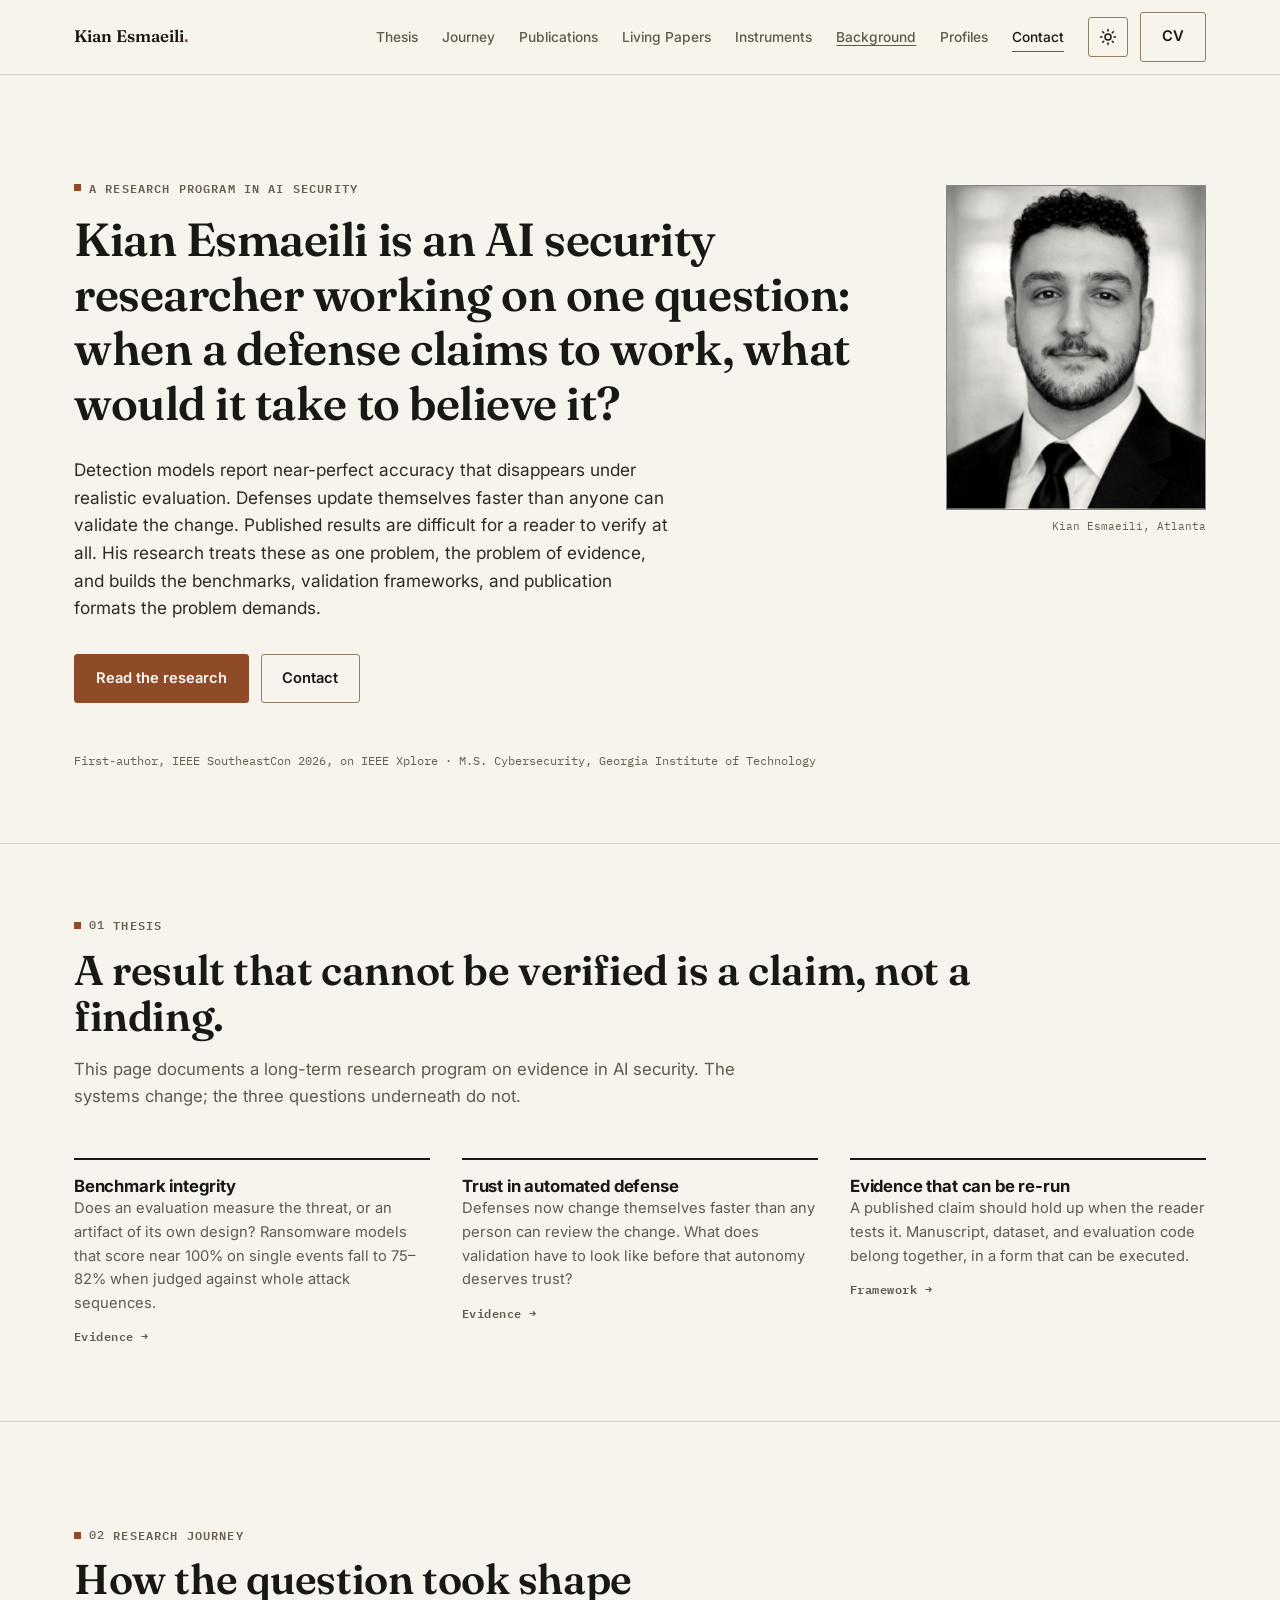
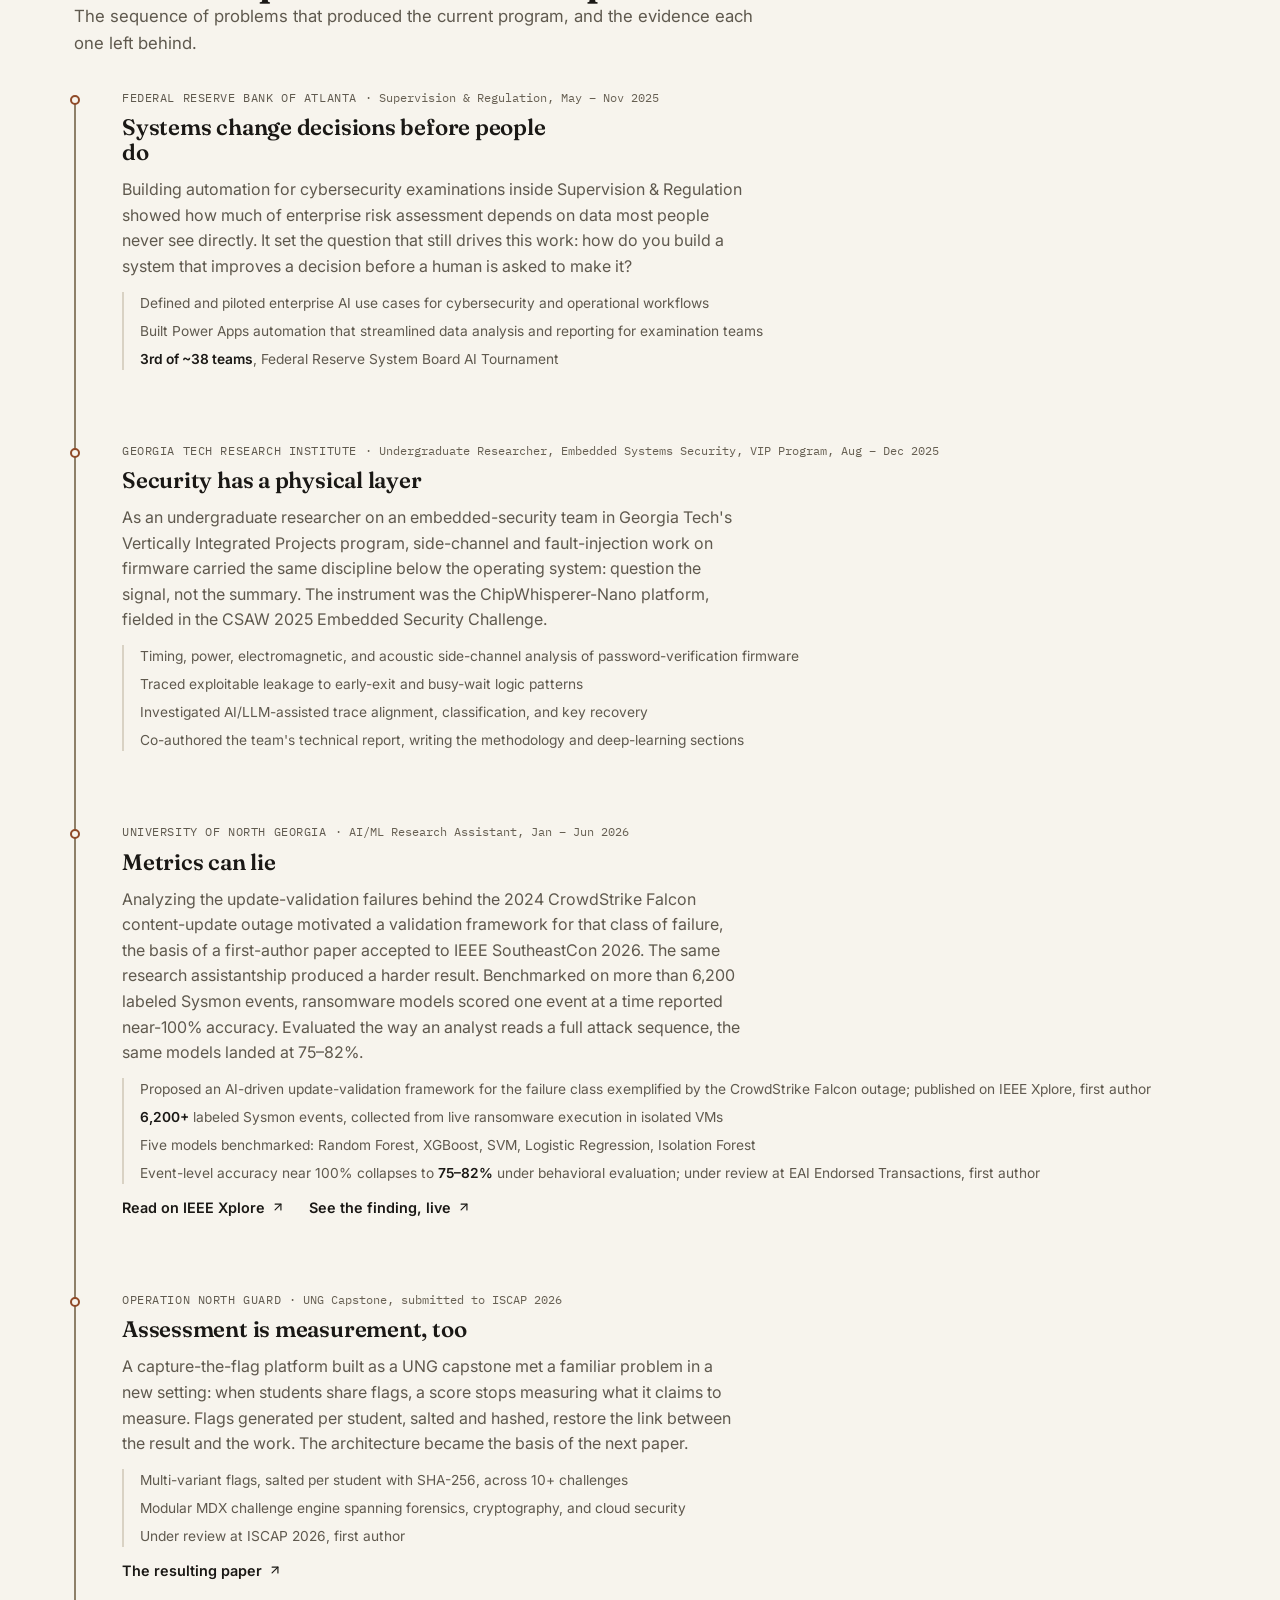
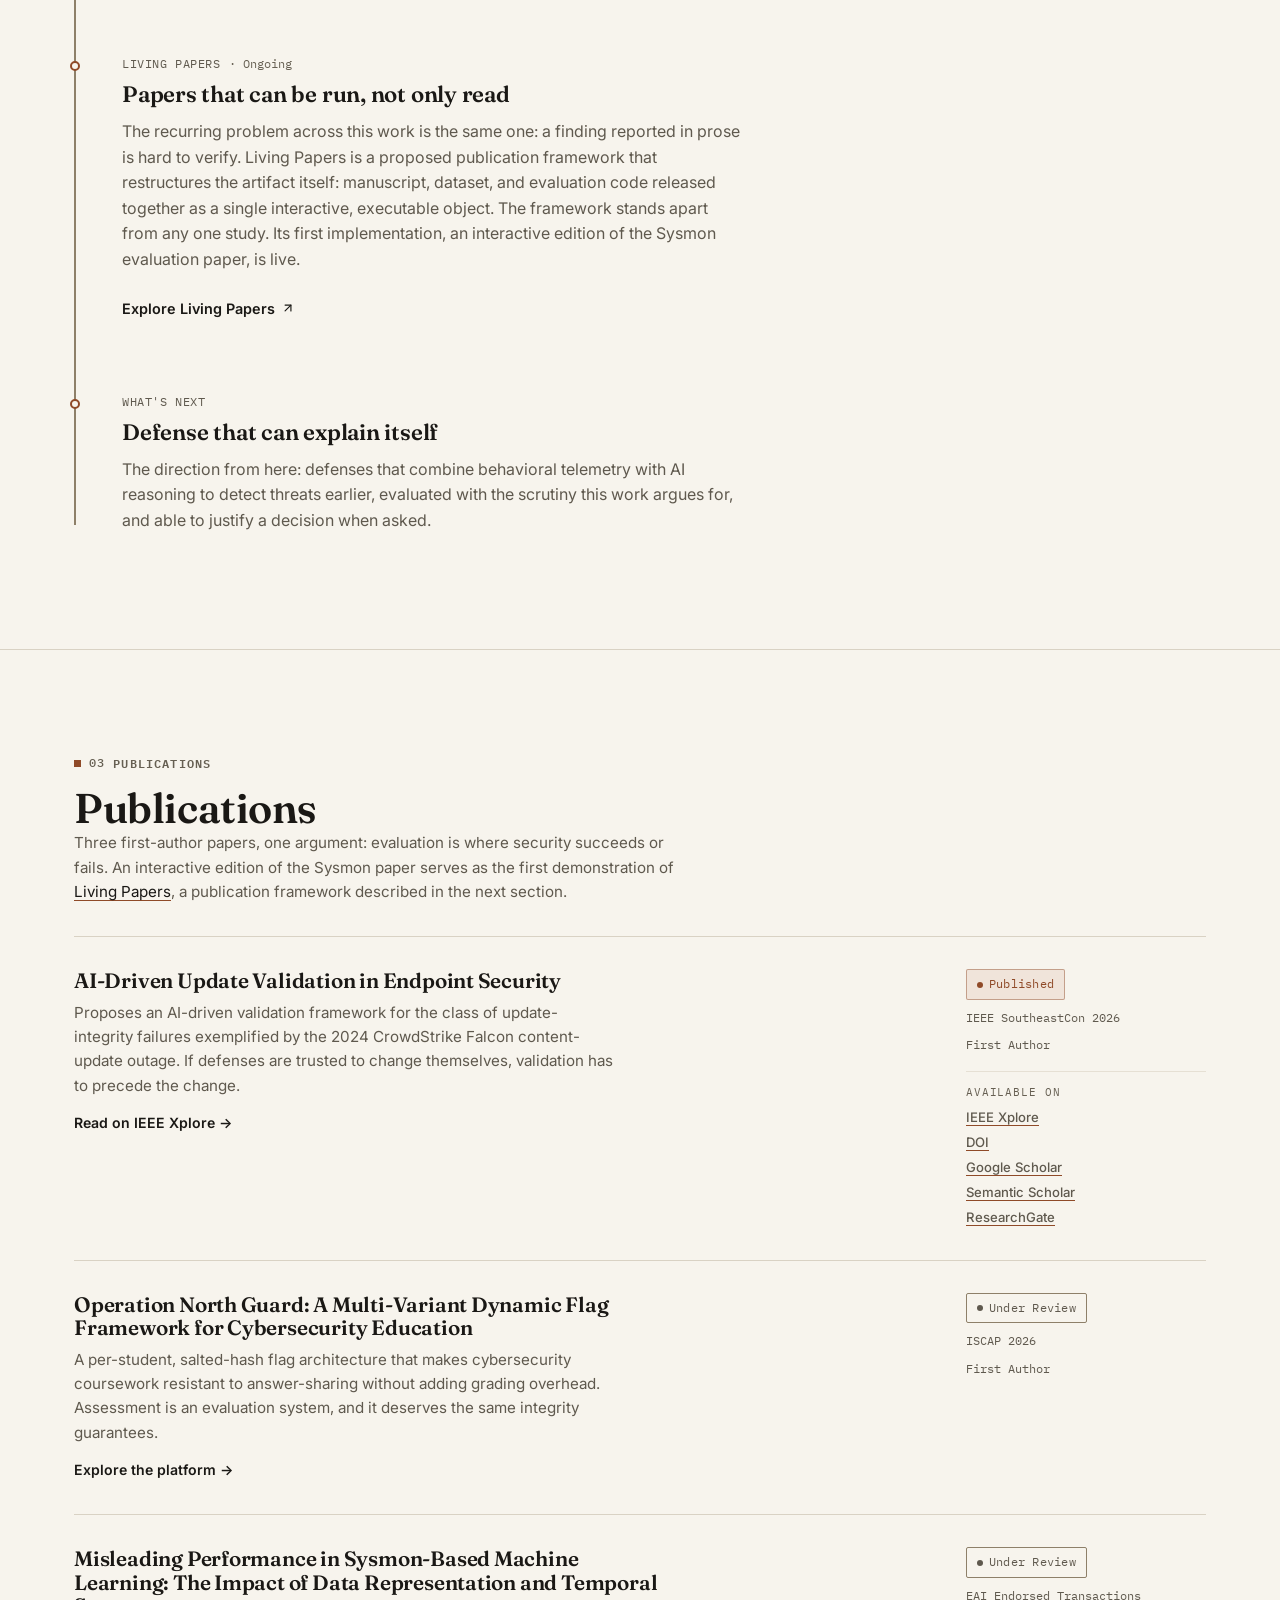
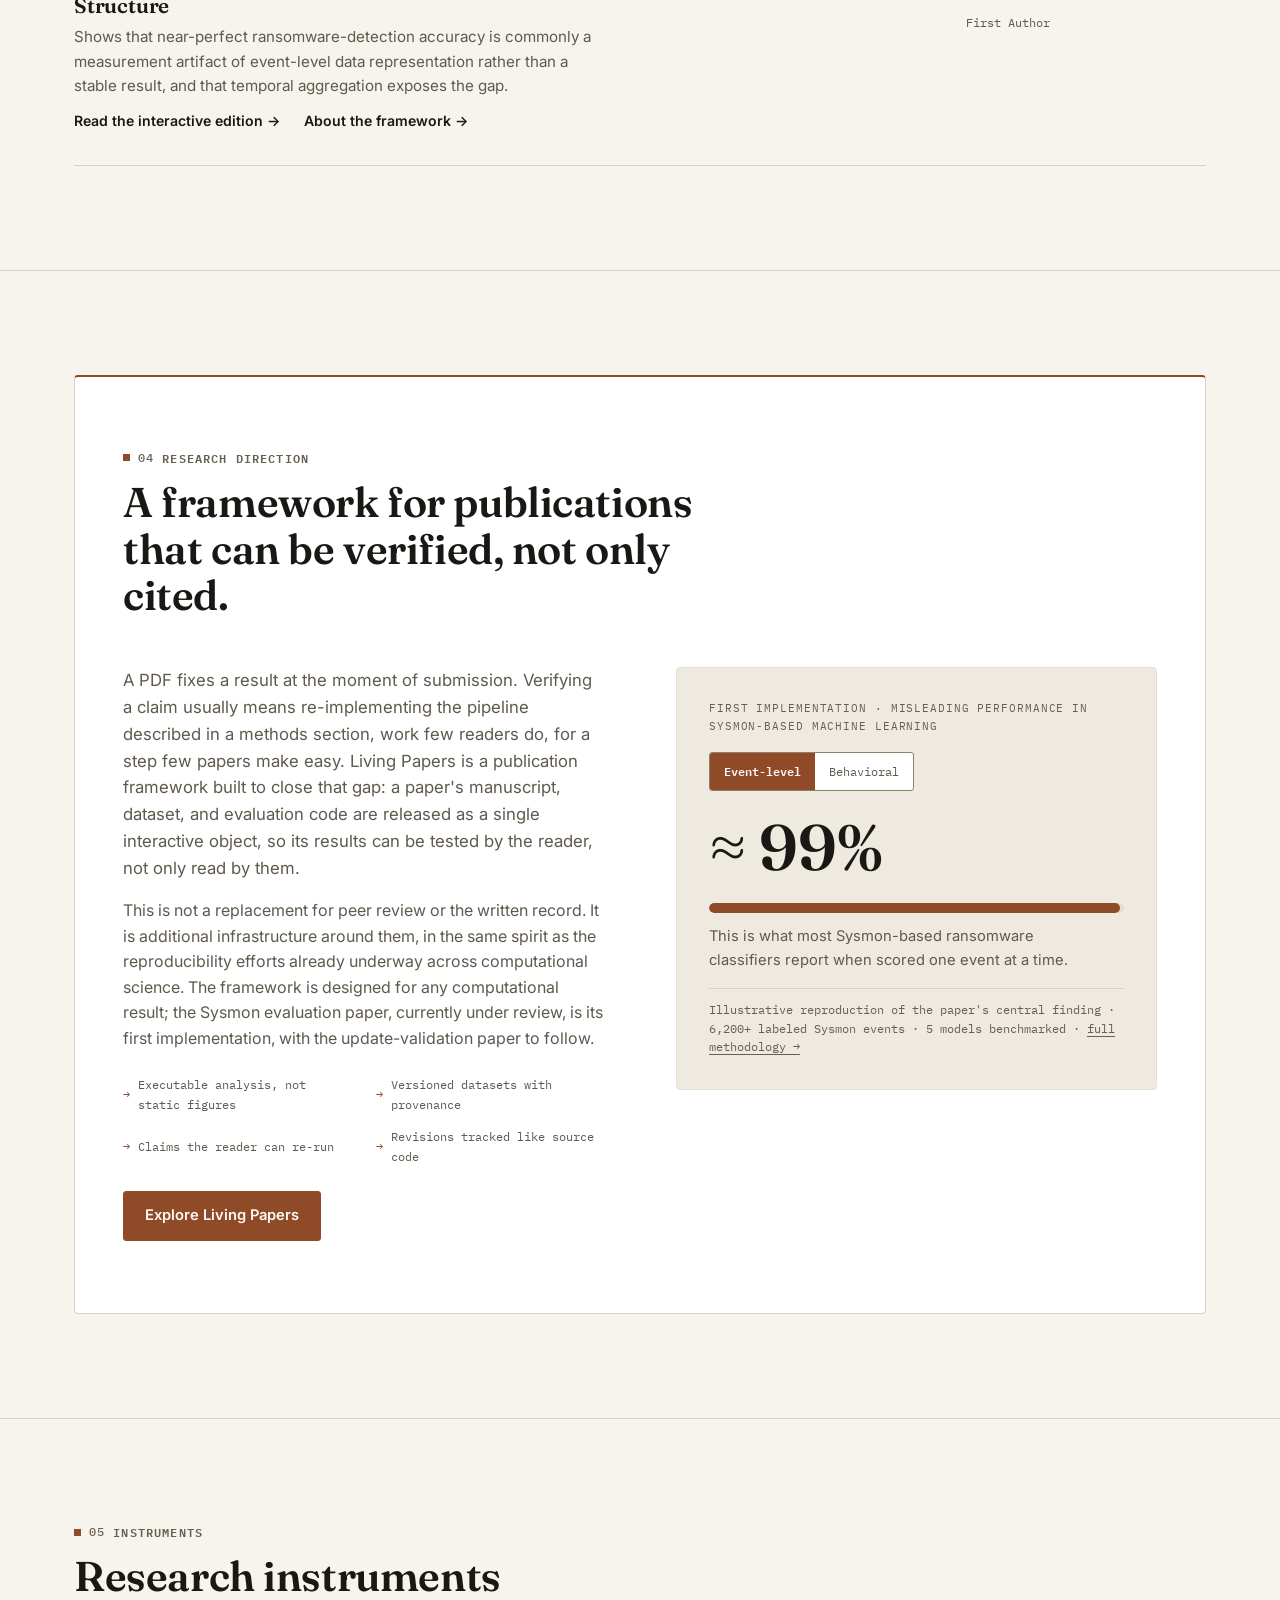
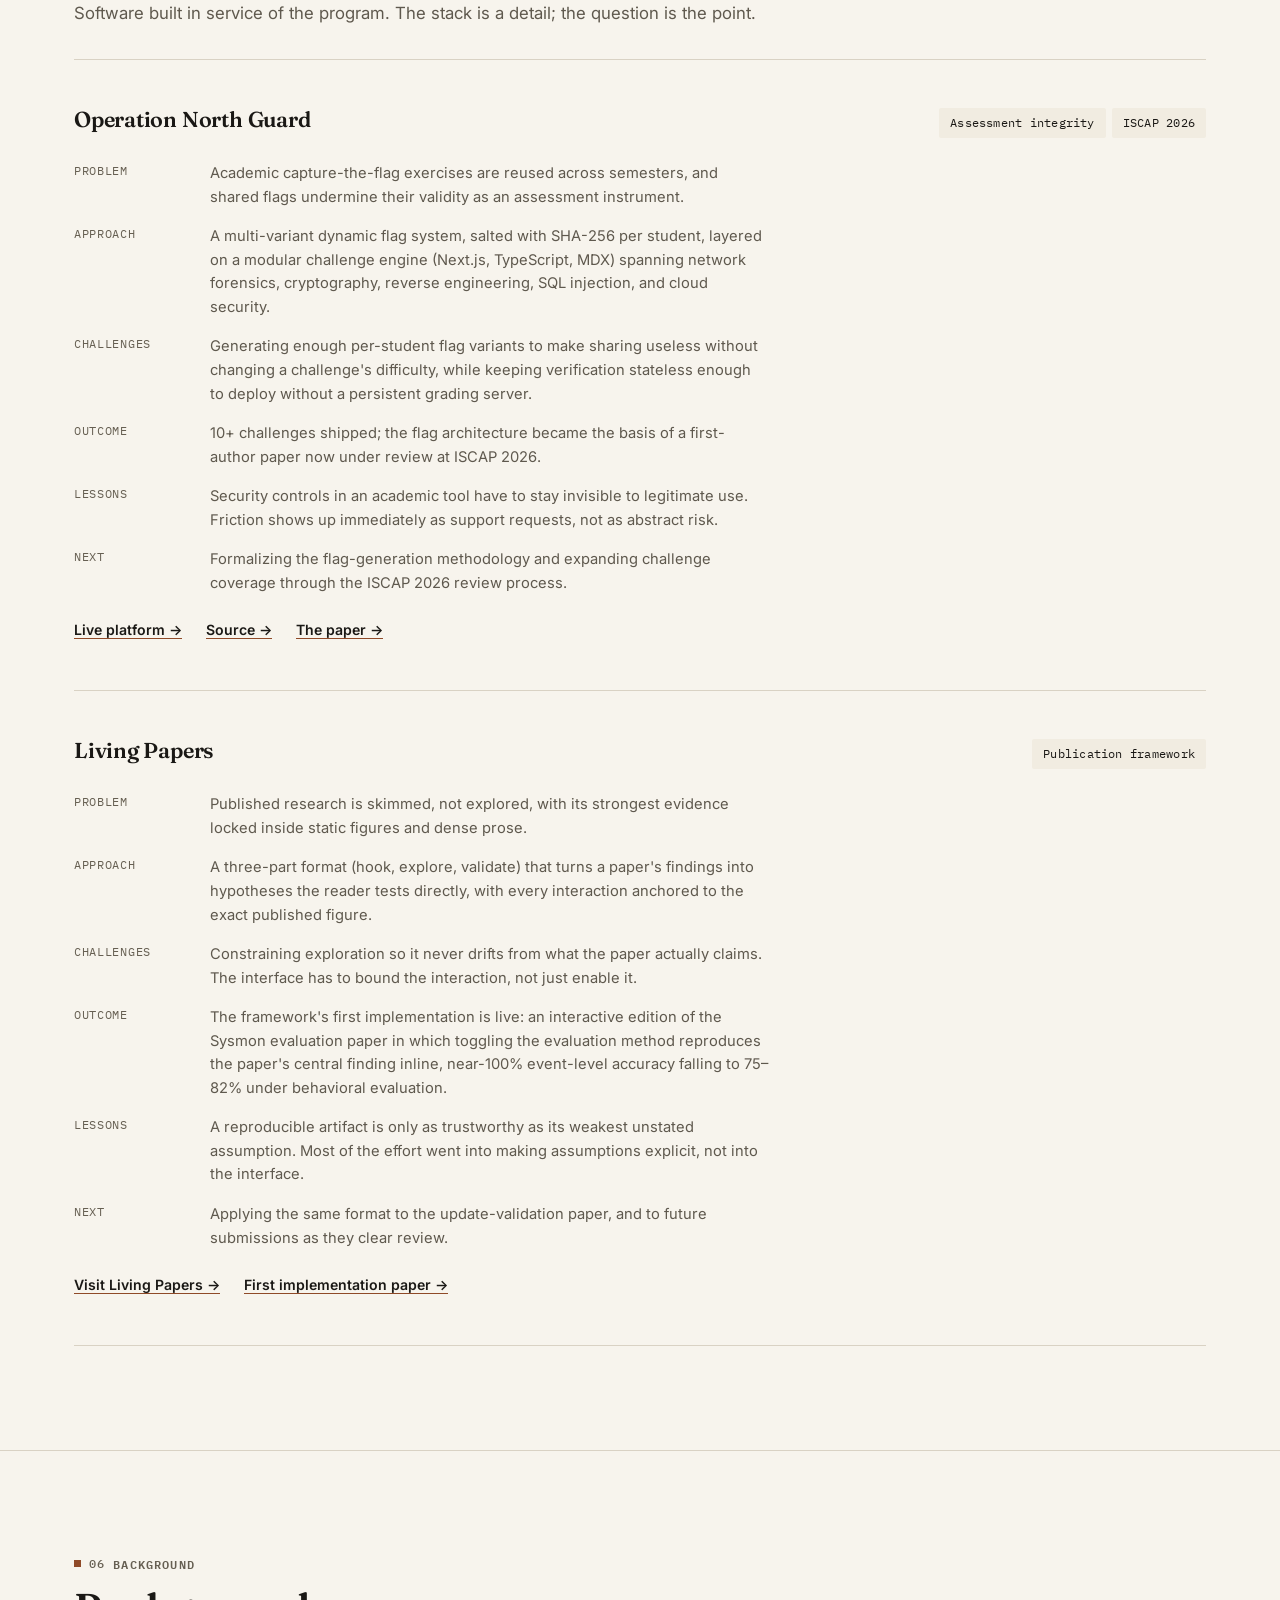
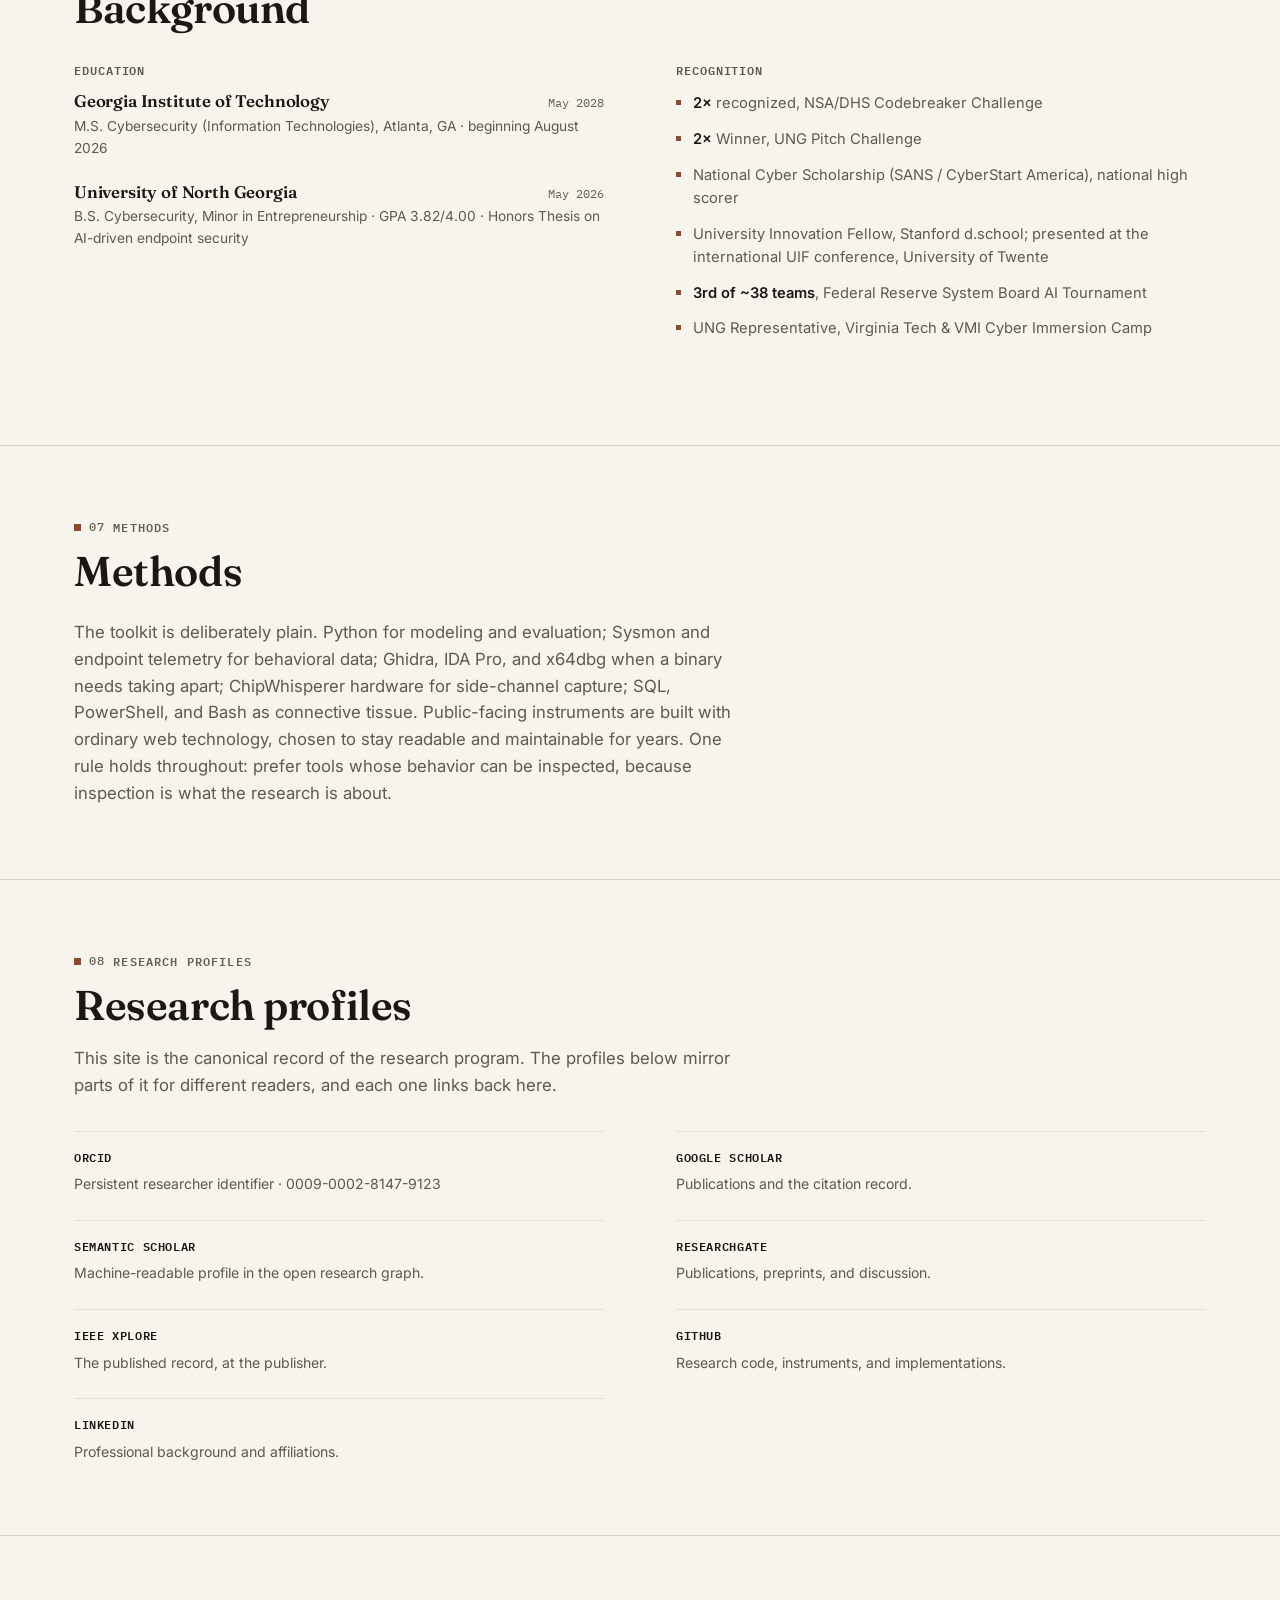
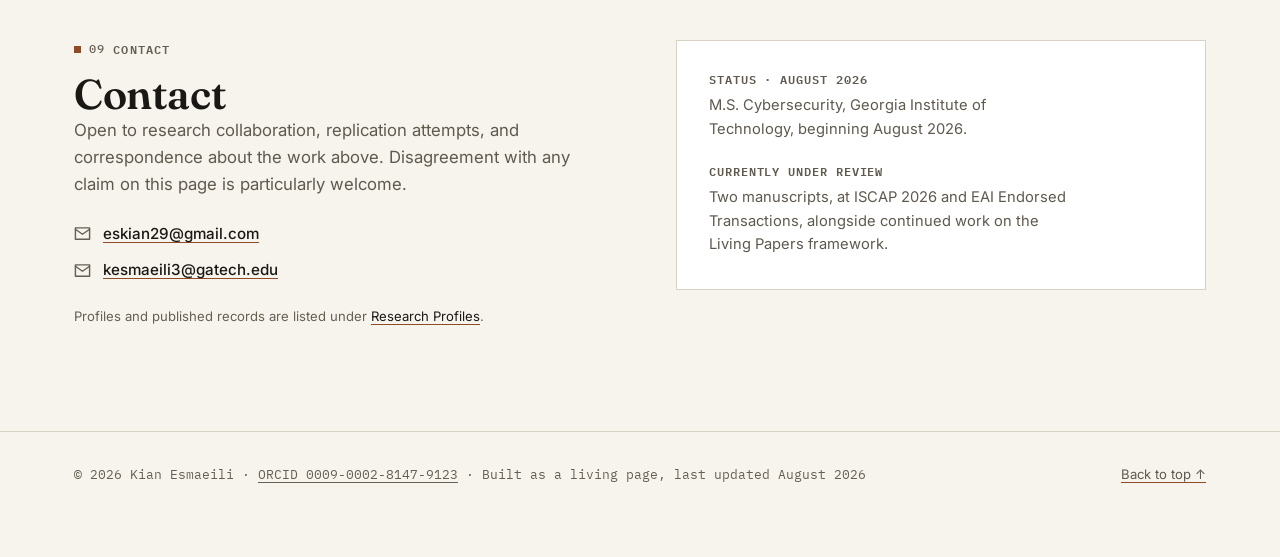
==== commit 8d809fd2: "Add files via upload" ====
--- a/index.html
+++ b/index.html
@@ -7,8 +7,8 @@
 <meta name="description" content="Kian Esmaeili is an AI security researcher studying evaluation, benchmark integrity, and verifiable evidence. When a defense claims to work, what would it take to believe it?">
 <meta name="author" content="Kian Esmaeili">
 <meta name="robots" content="index, follow">
-<meta name="theme-color" content="#f7f4ef" media="(prefers-color-scheme: light)">
-<meta name="theme-color" content="#171717" media="(prefers-color-scheme: dark)">
+<meta name="theme-color" content="#f7f4ed" media="(prefers-color-scheme: light)">
+<meta name="theme-color" content="#171512" media="(prefers-color-scheme: dark)">
 <link rel="canonical" href="https://www.kianesmaeili.com/">
 
 <!-- Open Graph -->
@@ -151,7 +151,7 @@
         <svg id="iconMoon" width="18" height="18" viewBox="0 0 24 24" fill="none" stroke="currentColor" stroke-width="2" stroke-linecap="round" stroke-linejoin="round" style="display:none"><path d="M21 12.79A9 9 0 1 1 11.21 3 7 7 0 0 0 21 12.79z"></path></svg>
       </button>
       <a href="./Kian-Esmaeili-Resume.pdf" download class="btn btn-secondary nav-resume">CV</a>
-      <button class="btn-icon" id="navToggle" type="button" aria-label="Toggle menu" aria-controls="navLinks" aria-expanded="false">
+      <button class="btn-icon nav-toggle" id="navToggle" type="button" aria-label="Toggle menu" aria-controls="navLinks" aria-expanded="false">
         <svg width="20" height="20" viewBox="0 0 24 24" fill="none" stroke="currentColor" stroke-width="2" stroke-linecap="round" stroke-linejoin="round"><line x1="4" y1="7" x2="20" y2="7"></line><line x1="4" y1="12" x2="20" y2="12"></line><line x1="4" y1="17" x2="20" y2="17"></line></svg>
       </button>
     </div>
--- a/styles.css
+++ b/styles.css
@@ -5,31 +5,46 @@
    metadata. Near-zero radius, strong rules, one restrained accent.
    ========================================================================== */
 
-/* ---- Tokens -------------------------------------------------------------- */
-/* Palette rationale (see changelog): "Warm Paper" - an editorial, print-derived
-   system (paper, ink, a single oxblood accent) closer to a journal or technical
-   report than a software product. Every text/background pair below is checked
-   against WCAG AA (4.5:1 body text, 3:1 large text / UI boundaries). */
+/* ---- Tokens --------------------------------------------------------------
+   Palette: "Archive". A warm-graphite neutral ramp carries ~95% of the page;
+   a single burnished-copper accent is reserved as an institutional mark. Depth
+   comes from luminance steps and hairlines, never from shadow, glow, or hue.
+   Structure comes from rules and space, never from color. Semantic hues are
+   desaturated so no state can outshout the text. Every pair below is verified
+   against WCAG AA (4.5:1 text, 3:1 UI boundaries) in both modes.
+   -------------------------------------------------------------------------- */
 :root {
   color-scheme: light;
 
-  /* Palette - light ("Warm Paper") */
-  --bg: #f7f4ef;
-  --bg-elevated: #ffffff;
-  --surface: #f0ebe1;
-  --surface-strong: #e6dfce;
-  --ink: #18181b;
-  --body: #2e2b27;
-  --ink-muted: #655f56;
-  --ink-faint: #726c61;
-  --border: #ddd7ce;
-  --border-strong: #c2b8a5;
-  --accent: #7a1f1f;
-  --accent-strong: #5c1717;
-  --accent-soft: #dec9c5;
-  --accent-tint: #eadfda;
-  --accent-ink: #8b2a2a;
+  /* Palette - light ("Archive, daylight"): warm paper, not white. */
+  --bg: #f7f4ed;              /* canvas */
+  --bg-sunken: #efeadf;       /* wells, code, recessed */
+  --bg-elevated: #ffffff;     /* cards, publication rows */
+  --surface: #f1ece1;         /* nav, tags, quiet fills */
+  --surface-strong: #e4dccc;  /* tracks, strong fills */
+
+  --ink: #1a1815;             /* headings */
+  --body: #2e2a24;            /* body copy */
+  --ink-muted: #5f594e;       /* secondary copy */
+  --ink-faint: #665f52;       /* metadata, section numbers */
+
+  --hairline: #e6e0d4;        /* whisper rule, inside cards */
+  --border: #d9d2c4;          /* default rule */
+  --border-strong: #8e8069;   /* control boundaries (AA 3:1) */
+
+  --accent: #8f4a28;          /* the mark: fills, nodes, active state */
+  --accent-strong: #703718;   /* mark, pressed */
+  --accent-ink: #8f4a28;      /* accent as text */
+  --accent-soft: #e8d9cc;     /* selection */
+  --accent-tint: #f0e4da;     /* badge ground */
+  --on-accent: #fff9f6;       /* label on accent fill */
   --focus-ring: var(--accent);
+
+  /* Semantic + data. Desaturated on purpose: information, not alarm. */
+  --info: #3e6b82;
+  --success: #4e6b36;
+  --warning: #7c5a12;
+  --error: #9b3a2e;
 
   --shadow-sm: 0 1px 2px rgba(24, 24, 27, 0.08);
   --shadow-md: 0 6px 20px rgba(24, 24, 27, 0.10);
@@ -65,50 +80,70 @@
 
 :root[data-theme="dark"] {
   color-scheme: dark;
-  /* Palette - dark ("Dark Academia"): a warm charcoal, never pure black. */
-  --bg: #171717;
-  --bg-elevated: #1c1c1a;
-  --surface: #212121;
-  --surface-strong: #292926;
-  --ink: #f4f4f4;
-  --body: #dad6ce;
-  --ink-muted: #ada598;
-  --ink-faint: #8f887c;
-  --border: #322f2a;
-  --border-strong: #423e36;
-  --accent: #a8503a;
-  --accent-strong: #8a3d2a;
-  --accent-soft: #422822;
-  --accent-tint: #2c2019;
-  --accent-ink: #d97757;
+  /* Palette - dark ("Archive, lamplight"): warm graphite, never black; the same
+     copper mark, and a five-step elevation ladder so cards read as objects. */
+  --bg: #171512;
+  --bg-sunken: #121110;
+  --bg-elevated: #1e1b17;
+  --surface: #242019;
+  --surface-strong: #2e2921;
+
+  --ink: #f5f1e8;
+  --body: #dbd5c9;
+  --ink-muted: #a89f91;
+  --ink-faint: #9c9384;
+
+  --hairline: #292420;
+  --border: #363029;
+  --border-strong: #776d5d;
+
+  --accent: #a85530;
+  --accent-strong: #8f4626;
+  --accent-ink: #e09a6b;
+  --accent-soft: #4a2a1b;
+  --accent-tint: #2b1e16;
+  --on-accent: #fff7f2;
   --focus-ring: var(--accent-ink);
-  --shadow-sm: 0 1px 2px rgba(0, 0, 0, 0.3);
-  --shadow-md: 0 6px 24px rgba(0, 0, 0, 0.4);
-  --shadow-lg: 0 24px 60px rgba(0, 0, 0, 0.55);
+
+  --info: #7fa6b8;
+  --success: #8fa871;
+  --warning: #d3a34e;
+  --error: #d07a6e;
+
+  --shadow-sm: 0 1px 2px rgba(0, 0, 0, 0.35);
+  --shadow-md: 0 6px 24px rgba(0, 0, 0, 0.45);
+  --shadow-lg: 0 24px 60px rgba(0, 0, 0, 0.6);
 }
 
 @media (prefers-color-scheme: dark) {
   :root:not([data-theme="light"]) {
     color-scheme: dark;
-    --bg: #171717;
-    --bg-elevated: #1c1c1a;
-    --surface: #212121;
-    --surface-strong: #292926;
-    --ink: #f4f4f4;
-    --body: #dad6ce;
-    --ink-muted: #ada598;
-    --ink-faint: #8f887c;
-    --border: #322f2a;
-    --border-strong: #423e36;
-    --accent: #a8503a;
-    --accent-strong: #8a3d2a;
-    --accent-soft: #422822;
-    --accent-tint: #2c2019;
-    --accent-ink: #d97757;
+    --bg: #171512;
+    --bg-sunken: #121110;
+    --bg-elevated: #1e1b17;
+    --surface: #242019;
+    --surface-strong: #2e2921;
+    --ink: #f5f1e8;
+    --body: #dbd5c9;
+    --ink-muted: #a89f91;
+    --ink-faint: #9c9384;
+    --hairline: #292420;
+    --border: #363029;
+    --border-strong: #776d5d;
+    --accent: #a85530;
+    --accent-strong: #8f4626;
+    --accent-ink: #e09a6b;
+    --accent-soft: #4a2a1b;
+    --accent-tint: #2b1e16;
+    --on-accent: #fff7f2;
     --focus-ring: var(--accent-ink);
-    --shadow-sm: 0 1px 2px rgba(0, 0, 0, 0.3);
-    --shadow-md: 0 6px 24px rgba(0, 0, 0, 0.4);
-    --shadow-lg: 0 24px 60px rgba(0, 0, 0, 0.55);
+    --info: #7fa6b8;
+    --success: #8fa871;
+    --warning: #d3a34e;
+    --error: #d07a6e;
+    --shadow-sm: 0 1px 2px rgba(0, 0, 0, 0.35);
+    --shadow-md: 0 6px 24px rgba(0, 0, 0, 0.45);
+    --shadow-lg: 0 24px 60px rgba(0, 0, 0, 0.6);
   }
 }
 
@@ -154,12 +189,12 @@
 
 a { text-decoration: none; transition: color var(--dur-fast) var(--ease); }
 a:not([class]) {
-  color: var(--accent-ink);
+  color: var(--ink);
   text-underline-offset: 3px;
   text-decoration: underline;
-  text-decoration-color: var(--border-strong);
-}
-a:not([class]):hover { color: var(--accent); text-decoration-color: currentColor; }
+  text-decoration-color: var(--accent);
+}
+a:not([class]):hover { color: var(--accent-ink); text-decoration-color: currentColor; }
 
 h1, h2, h3, h4, h5 {
   font-family: var(--font-display);
@@ -192,7 +227,7 @@
   left: -9999px;
   top: 0;
   background: var(--accent);
-  color: #fff;
+  color: var(--on-accent);
   padding: 12px 20px;
   z-index: 200;
   font-family: var(--font-mono);
@@ -209,7 +244,7 @@
 
 .section { padding-block: var(--sp-9); }
 .section-tight { padding-block: var(--sp-8); }
-.rule { border: none; border-top: 1.5px solid var(--border); margin: 0; }
+.rule { border: none; border-top: 1px solid var(--border); margin: 0; }
 .rule-strong { border: none; border-top: 2px solid var(--ink); margin: 0; }
 
 .section-head { max-width: 46rem; margin-bottom: var(--sp-6); }
@@ -221,7 +256,7 @@
   font-size: 0.72rem;
   letter-spacing: 0.1em;
   text-transform: uppercase;
-  color: var(--accent-ink);
+  color: var(--ink-faint);
   font-weight: 600;
   margin-bottom: var(--sp-3);
 }
@@ -265,7 +300,7 @@
   transition: background var(--dur-fast) var(--ease), border-color var(--dur-fast) var(--ease), color var(--dur-fast) var(--ease), transform var(--dur-fast) var(--ease);
 }
 .btn:active { transform: translateY(1px); }
-.btn-primary { background: var(--accent); color: #fff9f7; border-color: var(--accent); }
+.btn-primary { background: var(--accent); color: var(--on-accent); border-color: var(--accent); }
 .btn-primary:hover { background: var(--accent-strong); border-color: var(--accent-strong); }
 .btn-secondary { background: transparent; color: var(--ink); border-color: var(--border-strong); }
 .btn-secondary:hover { border-color: var(--ink); background: var(--surface); }
@@ -299,10 +334,10 @@
 /* ---- Navigation ------------------------------------------------------------------ */
 .site-nav {
   position: sticky; top: 0; z-index: 50;
-  background: color-mix(in srgb, var(--bg) 88%, transparent);
+  background: color-mix(in srgb, var(--bg) 90%, transparent);
   backdrop-filter: blur(10px) saturate(1.1);
   -webkit-backdrop-filter: blur(10px) saturate(1.1);
-  border-bottom: 1.5px solid var(--border);
+  border-bottom: 1px solid var(--border);
 }
 .nav-row {
   display: flex; align-items: center; gap: var(--sp-5);
@@ -330,7 +365,7 @@
 .nav-resume { display: none; }
 @media (min-width: 640px) { .nav-resume { display: inline-flex; } }
 
-@media (max-width: 980px) {
+@media (max-width: 1080px) {
   .nav-links {
     position: fixed; inset: 64px 0 0 0; z-index: 49;
     background: var(--bg); border-top: 1.5px solid var(--border);
@@ -426,7 +461,7 @@
 }
 .journey-label {
   font-family: var(--font-mono); font-size: 0.72rem; letter-spacing: 0.05em;
-  text-transform: uppercase; color: var(--accent-ink); margin-bottom: var(--sp-2);
+  text-transform: uppercase; color: var(--ink-muted); margin-bottom: var(--sp-2);
   display: flex; gap: var(--sp-2); flex-wrap: wrap; align-items: baseline;
 }
 .journey-label .date { color: var(--ink-faint); text-transform: none; letter-spacing: 0; }
@@ -440,23 +475,23 @@
 }
 .journey-evidence li { font-size: 0.86rem; color: var(--ink-muted); }
 .journey-evidence strong { color: var(--ink); font-weight: 600; }
-.journey-link { display: inline-flex; align-items: center; gap: 6px; margin-top: var(--sp-3); font-weight: 600; font-size: 0.9rem; color: var(--accent-ink); }
-.journey-link:hover { color: var(--accent); }
+.journey-link { display: inline-flex; align-items: center; gap: 6px; margin-top: var(--sp-3); font-weight: 600; font-size: 0.9rem; color: var(--ink); }
+.journey-link:hover { color: var(--accent-ink); }
 .journey-link svg { transition: transform var(--dur-fast) var(--ease); }
 .journey-link:hover svg { transform: translateX(3px); }
 
 /* ---- Publications --------------------------------------------------------------------- */
 .pub-note { max-width: 60ch; color: var(--ink-muted); font-size: 0.95rem; margin-bottom: var(--sp-3); }
 .pub {
-  border-top: 1.5px solid var(--border);
+  border-top: 1px solid var(--border);
   padding-block: var(--sp-6);
   display: grid; grid-template-columns: 1fr 240px; gap: var(--sp-6);
 }
-.pub:last-of-type { border-bottom: 1.5px solid var(--border); }
+.pub:last-of-type { border-bottom: 1px solid var(--border); }
 .pub-title { font-family: var(--font-display); font-size: 1.3rem; font-weight: 600; margin-bottom: var(--sp-2); max-width: 42ch; }
 .pub-take { font-size: 0.95rem; color: var(--ink-muted); max-width: 54ch; margin-bottom: var(--sp-3); }
-.pub-link { font-weight: 600; font-size: 0.88rem; color: var(--accent-ink); }
-.pub-link:hover { color: var(--accent); }
+.pub-link { font-weight: 600; font-size: 0.88rem; color: var(--ink); }
+.pub-link:hover { color: var(--accent-ink); }
 .pub-meta { display: flex; flex-direction: column; gap: 8px; font-size: 0.82rem; align-items: flex-start; }
 .pub-meta .text-muted { color: var(--ink-muted); font-family: var(--font-mono); font-size: 0.76rem; }
 @media (max-width: 760px) { .pub { grid-template-columns: 1fr; } .pub-meta { flex-direction: row; flex-wrap: wrap; } }
@@ -466,7 +501,7 @@
 .pub-avail {
   display: flex; flex-direction: column; gap: 4px;
   margin-top: var(--sp-2); padding-top: var(--sp-3);
-  border-top: 1px solid var(--border);
+  border-top: 1px solid var(--hairline);
   align-self: stretch;
 }
 .pub-avail-label {
@@ -480,21 +515,21 @@
 .pillar-link {
   display: inline-flex; margin-top: var(--sp-3);
   font-family: var(--font-mono); font-size: 0.72rem; font-weight: 600;
-  letter-spacing: 0.04em; color: var(--accent-ink);
-}
-.pillar-link:hover { color: var(--accent); }
+  letter-spacing: 0.04em; color: var(--ink-muted);
+}
+.pillar-link:hover { color: var(--accent-ink); }
 
 /* ---- Research profiles ------------------------------------------------------------------ */
 .profiles-grid {
   display: grid; grid-template-columns: 1fr 1fr;
   gap: var(--sp-5) var(--sp-8); margin-top: var(--sp-6);
 }
-.profile-row { border-top: 1px solid var(--border); padding-top: var(--sp-3); }
+.profile-row { border-top: 1px solid var(--hairline); padding-top: var(--sp-3); }
 .profile-name {
   font-family: var(--font-mono); font-size: 0.78rem; letter-spacing: 0.05em;
-  text-transform: uppercase; font-weight: 600; color: var(--accent-ink);
-}
-.profile-name:hover { color: var(--accent); }
+  text-transform: uppercase; font-weight: 600; color: var(--ink);
+}
+.profile-name:hover { color: var(--accent-ink); }
 .profile-row p { font-size: 0.88rem; color: var(--ink-muted); margin: 4px 0 0; max-width: 44ch; }
 @media (max-width: 700px) { .profiles-grid { grid-template-columns: 1fr; gap: var(--sp-4); } }
 
@@ -504,8 +539,8 @@
    not through color weight. */
 .living-section {
   background: var(--bg-elevated);
-  border: 1.5px solid var(--border-strong);
-  border-top: 3px solid var(--accent);
+  border: 1px solid var(--border);
+  border-top: 2px solid var(--accent);
   border-radius: var(--radius-lg);
   padding: var(--sp-8) var(--sp-7);
   position: relative;
@@ -525,8 +560,8 @@
 
 /* Demo widget - a nested card, one step down from the section surface */
 .demo-card {
-  background: var(--surface);
-  border: 1.5px solid var(--border);
+  background: var(--bg-sunken);
+  border: 1px solid var(--hairline);
   border-radius: var(--radius-lg);
   padding: var(--sp-6);
 }
@@ -544,7 +579,7 @@
   font-family: var(--font-mono); font-size: 0.76rem; padding: 9px 14px;
   transition: background var(--dur-fast) var(--ease), color var(--dur-fast) var(--ease);
 }
-.demo-toggle button[aria-pressed="true"] { background: var(--accent); color: #fff9f7; font-weight: 600; }
+.demo-toggle button[aria-pressed="true"] { background: var(--accent); color: var(--on-accent); font-weight: 600; }
 .demo-stat {
   font-family: var(--font-display); font-weight: 600;
   font-size: clamp(2.6rem, 2rem + 3vw, 4rem);
@@ -571,18 +606,18 @@
 }
 
 /* ---- Case studies --------------------------------------------------------------------- */
-.case { border-top: 1.5px solid var(--border); padding-block: var(--sp-7); }
-.case:last-of-type { border-bottom: 1.5px solid var(--border); }
+.case { border-top: 1px solid var(--border); padding-block: var(--sp-7); }
+.case:last-of-type { border-bottom: 1px solid var(--border); }
 .case-head { display: flex; flex-wrap: wrap; align-items: baseline; justify-content: space-between; gap: var(--sp-3); margin-bottom: var(--sp-5); }
 .case-head h3 { max-width: 34ch; }
 .case-tags { display: flex; gap: 6px; flex-wrap: wrap; }
 .case-rows { display: grid; gap: var(--sp-4); }
 .case-row { display: grid; grid-template-columns: 120px 1fr; gap: var(--sp-4); }
-.case-row dt { font-family: var(--font-mono); font-size: 0.72rem; letter-spacing: 0.06em; text-transform: uppercase; color: var(--accent-ink); }
+.case-row dt { font-family: var(--font-mono); font-size: 0.72rem; letter-spacing: 0.06em; text-transform: uppercase; color: var(--ink-faint); }
 .case-row dd { margin: 0; font-size: 0.92rem; color: var(--ink-muted); max-width: 62ch; }
 .case-links { display: flex; gap: var(--sp-5); margin-top: var(--sp-5); }
-.case-links a { font-weight: 600; font-size: 0.88rem; color: var(--accent-ink); }
-.case-links a:hover { color: var(--accent); }
+.case-links a { font-weight: 600; font-size: 0.88rem; color: var(--ink); }
+.case-links a:hover { color: var(--accent-ink); }
 @media (max-width: 700px) { .case-row { grid-template-columns: 1fr; gap: var(--sp-1); } }
 
 /* ---- Credentials / Foundation ---------------------------------------------------------- */
@@ -606,7 +641,7 @@
 .contact-links svg { color: var(--ink-faint); flex: none; }
 
 .status-card {
-  border: 1.5px solid var(--border);
+  border: 1px solid var(--border);
   background: var(--bg-elevated);
   padding: var(--sp-6);
   align-self: start;
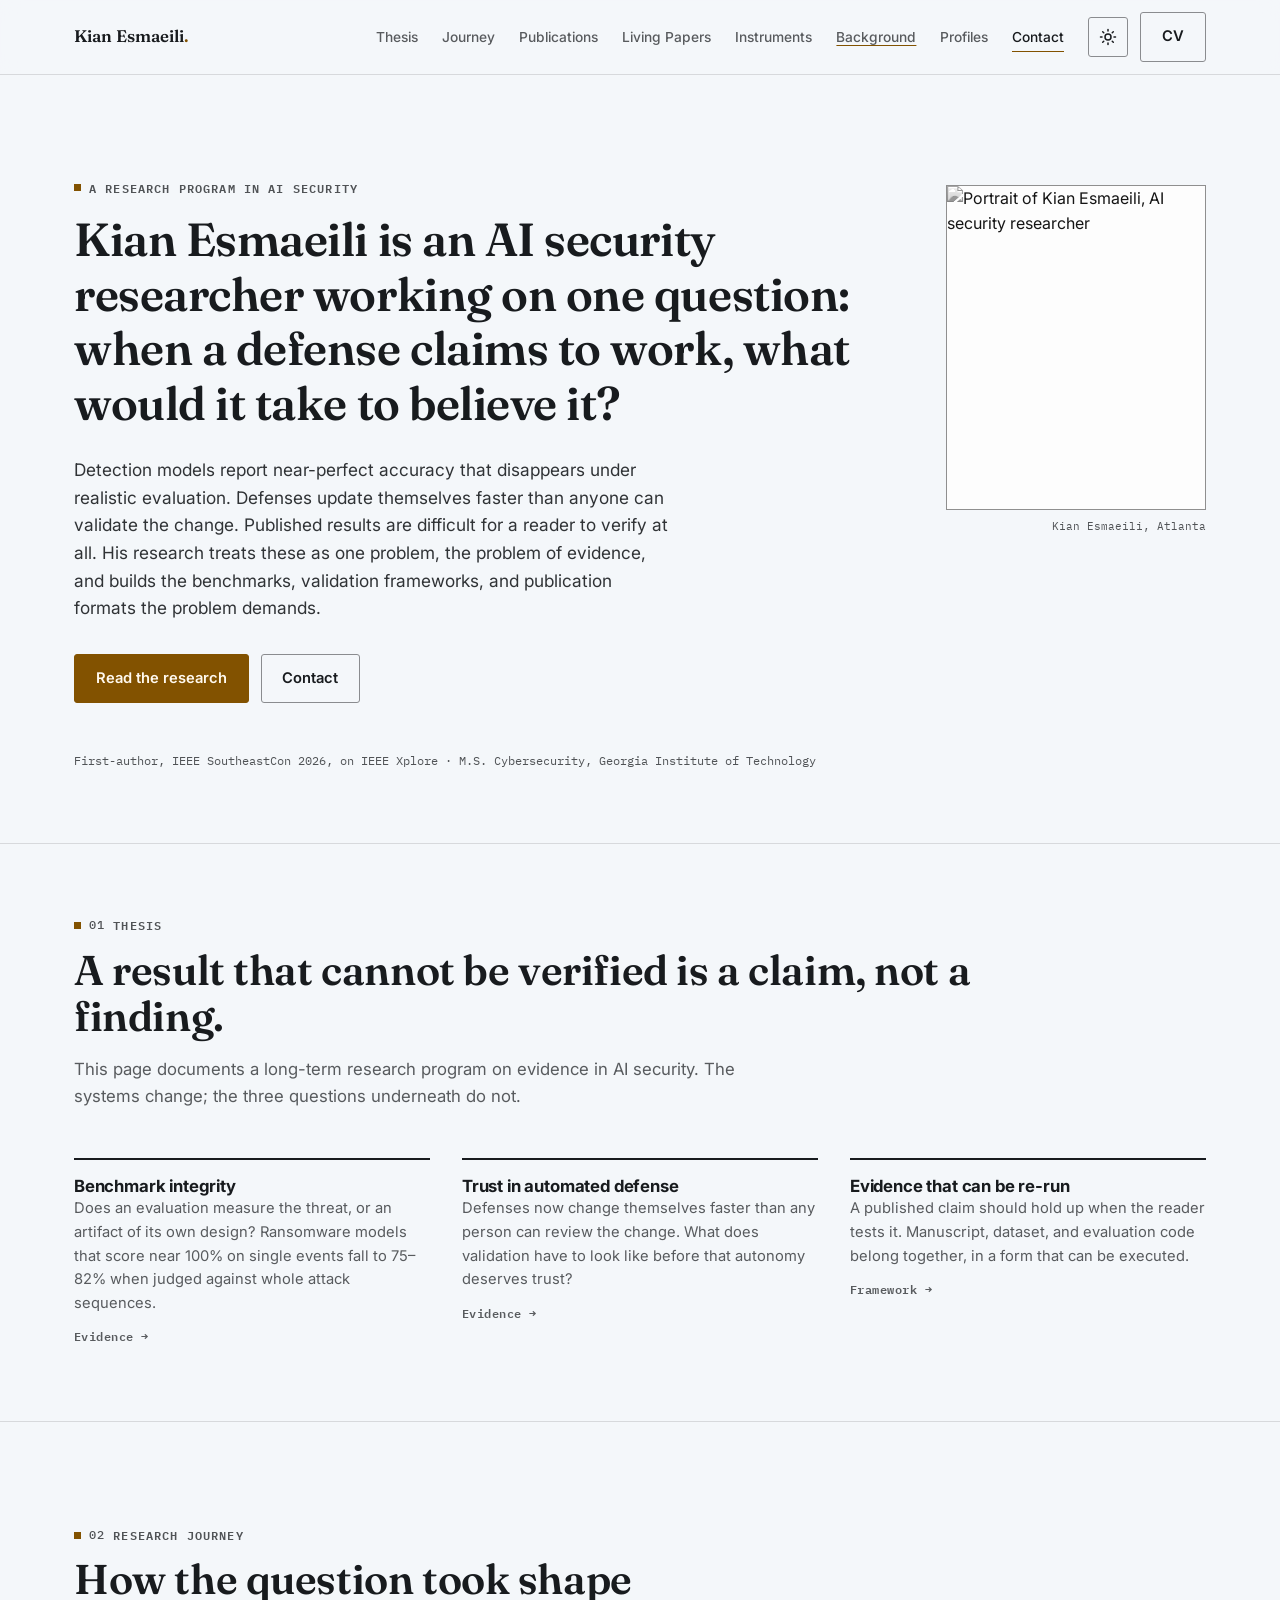
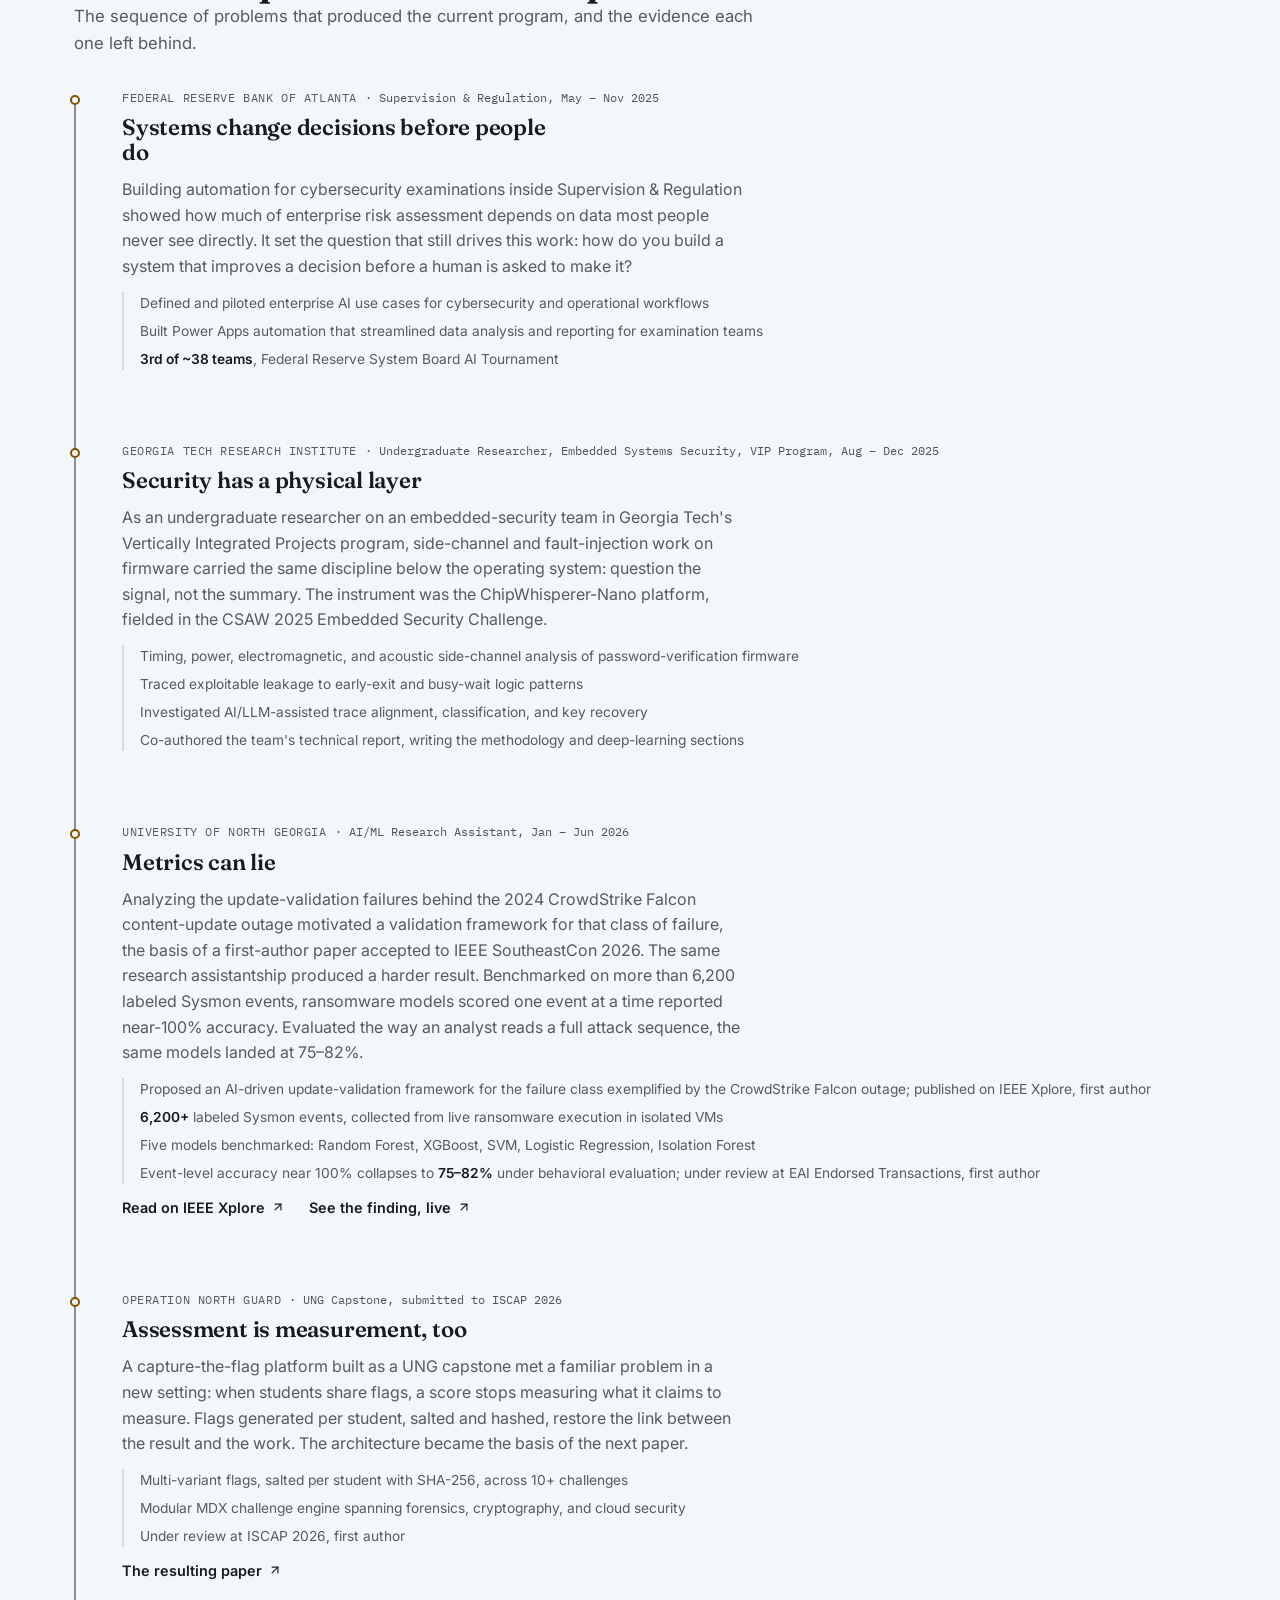
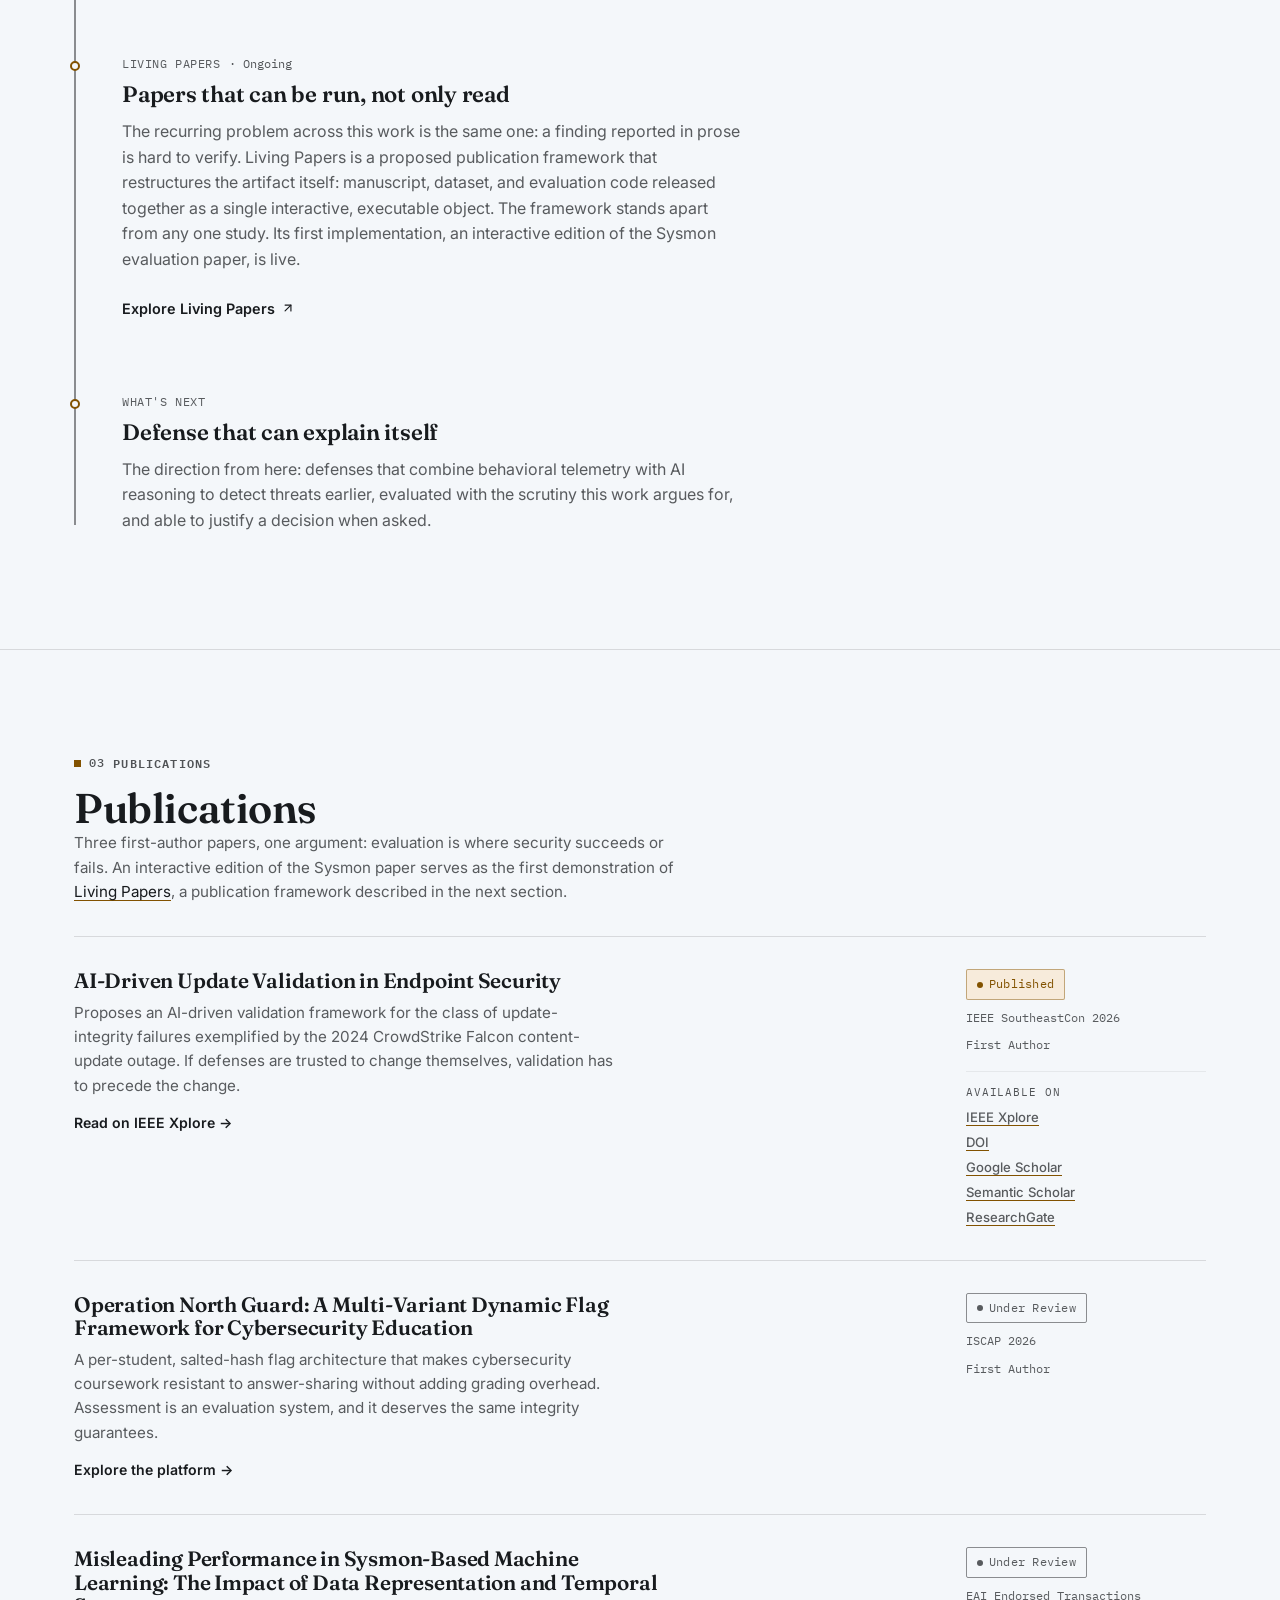
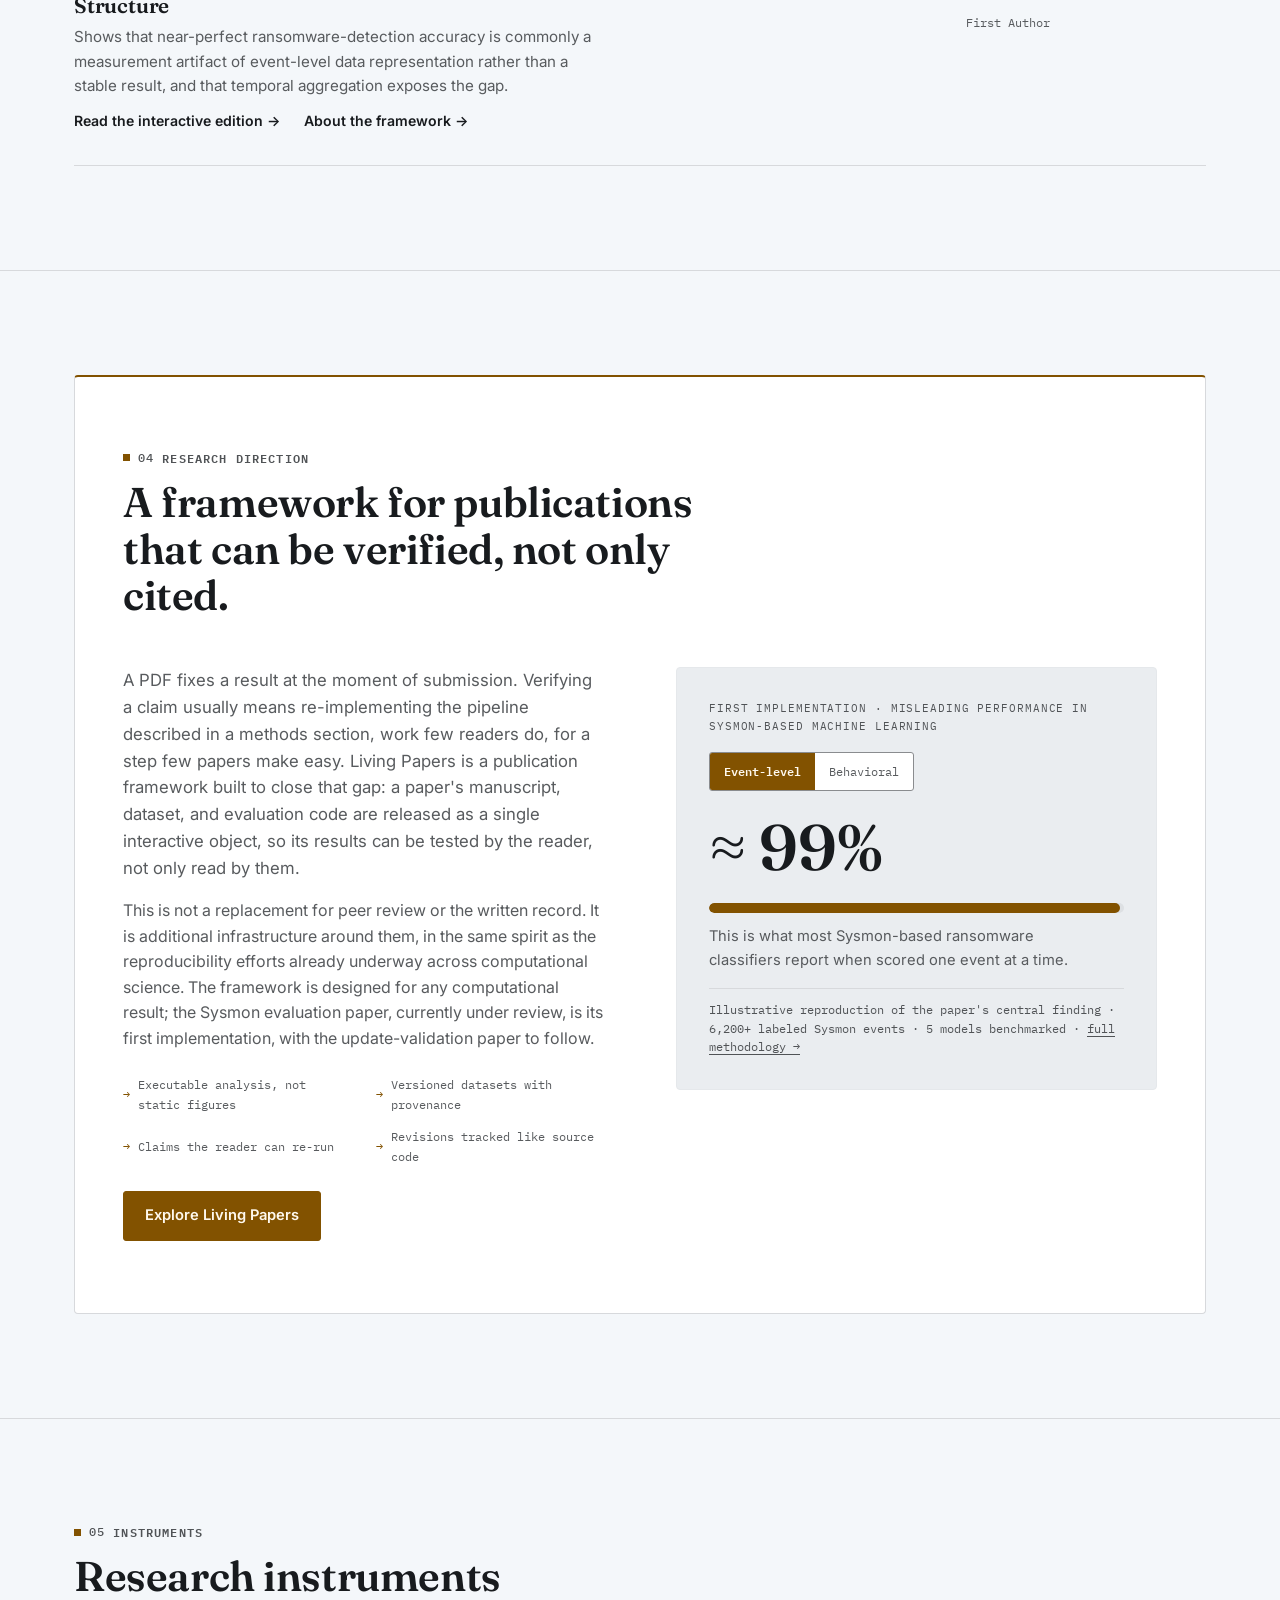
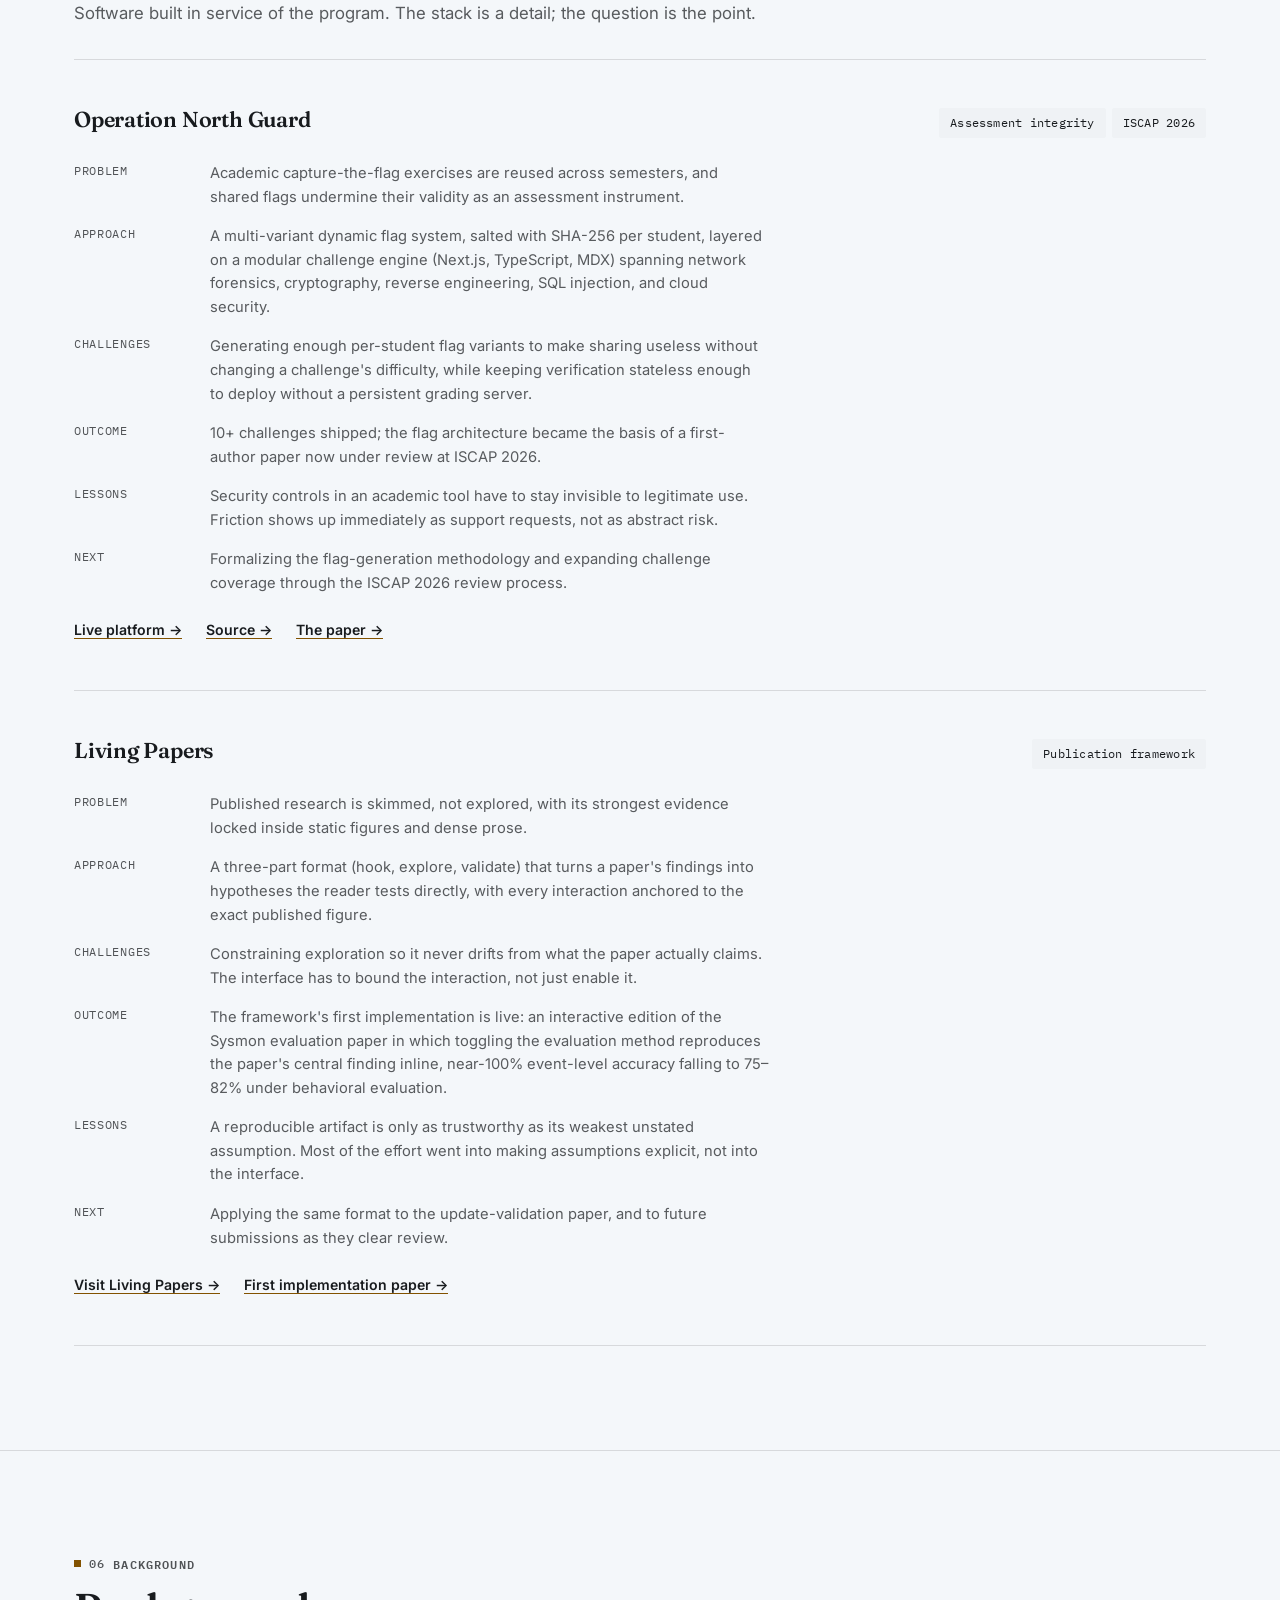
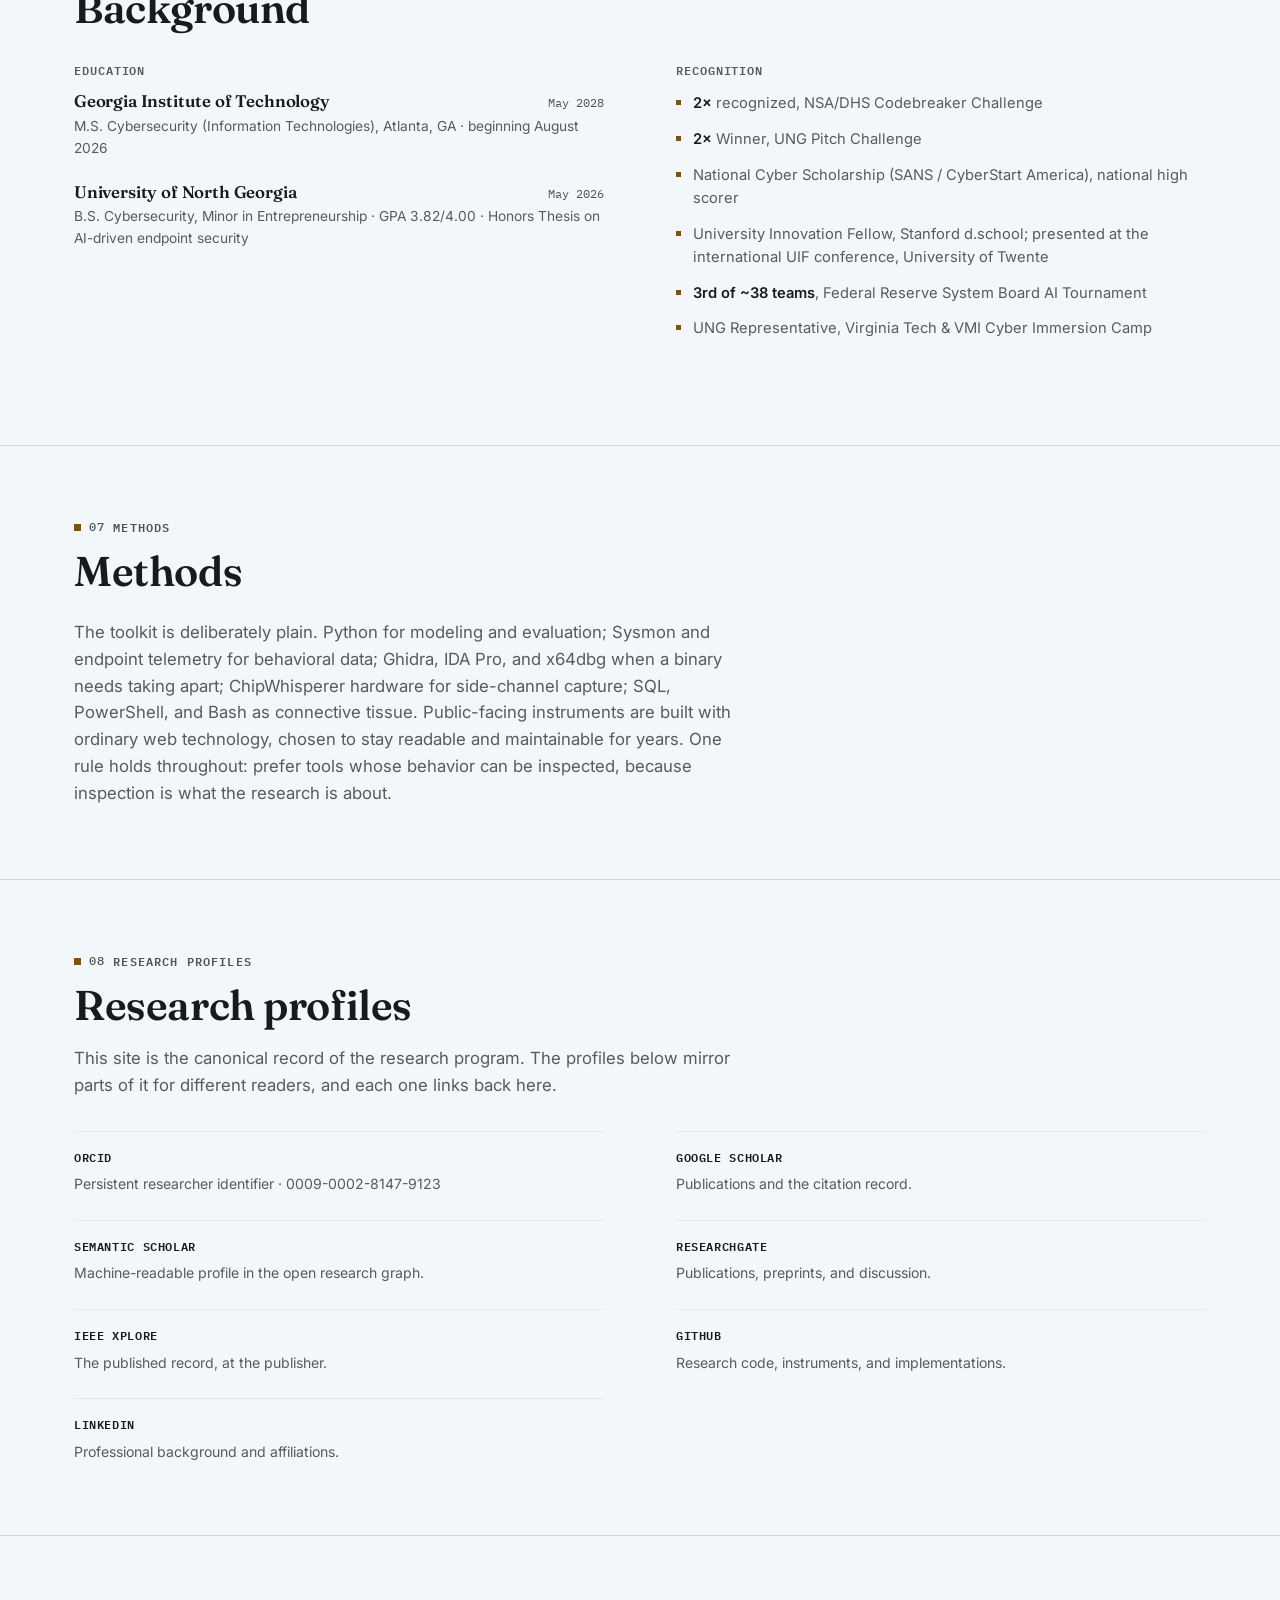
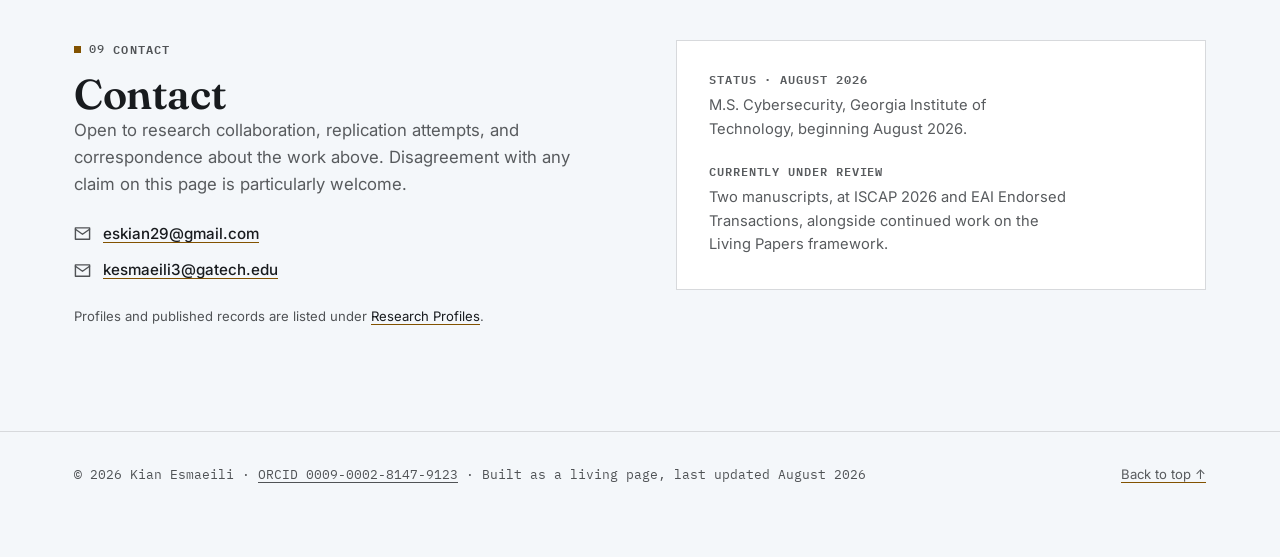
==== commit 2778318e: "Add files via upload" ====
--- a/index.html
+++ b/index.html
@@ -7,8 +7,8 @@
 <meta name="description" content="Kian Esmaeili is an AI security researcher studying evaluation, benchmark integrity, and verifiable evidence. When a defense claims to work, what would it take to believe it?">
 <meta name="author" content="Kian Esmaeili">
 <meta name="robots" content="index, follow">
-<meta name="theme-color" content="#f7f4ed" media="(prefers-color-scheme: light)">
-<meta name="theme-color" content="#171512" media="(prefers-color-scheme: dark)">
+<meta name="theme-color" content="#f4f7fa" media="(prefers-color-scheme: light)">
+<meta name="theme-color" content="#15181b" media="(prefers-color-scheme: dark)">
 <link rel="canonical" href="https://www.kianesmaeili.com/">
 
 <!-- Open Graph -->
--- a/styles.css
+++ b/styles.css
@@ -6,8 +6,10 @@
    ========================================================================== */
 
 /* ---- Tokens --------------------------------------------------------------
-   Palette: "Archive". A warm-graphite neutral ramp carries ~95% of the page;
-   a single burnished-copper accent is reserved as an institutional mark. Depth
+   Palette: "Ink". A near-achromatic graphite ramp, canvas at OKLab L 0.207 with
+   chroma 0.007 (reference range: Anthropic 0.002, Linear 0.003); elevation steps
+   are perceptually even at 0.040 OKLab L. The ramp carries ~95% of the page;
+   a single brass accent is reserved as an institutional mark. Depth
    comes from luminance steps and hairlines, never from shadow, glow, or hue.
    Structure comes from rules and space, never from color. Semantic hues are
    desaturated so no state can outshout the text. Every pair below is verified
@@ -16,35 +18,35 @@
 :root {
   color-scheme: light;
 
-  /* Palette - light ("Archive, daylight"): warm paper, not white. */
-  --bg: #f7f4ed;              /* canvas */
-  --bg-sunken: #efeadf;       /* wells, code, recessed */
+  /* Palette - light ("Ink, daylight"): near-achromatic cool paper, brass mark. */
+  --bg: #f4f7fa;              /* canvas */
+  --bg-sunken: #eaedf0;       /* wells, code, recessed */
   --bg-elevated: #ffffff;     /* cards, publication rows */
-  --surface: #f1ece1;         /* nav, tags, quiet fills */
-  --surface-strong: #e4dccc;  /* tracks, strong fills */
-
-  --ink: #1a1815;             /* headings */
-  --body: #2e2a24;            /* body copy */
-  --ink-muted: #5f594e;       /* secondary copy */
-  --ink-faint: #665f52;       /* metadata, section numbers */
-
-  --hairline: #e6e0d4;        /* whisper rule, inside cards */
-  --border: #d9d2c4;          /* default rule */
-  --border-strong: #8e8069;   /* control boundaries (AA 3:1) */
-
-  --accent: #8f4a28;          /* the mark: fills, nodes, active state */
-  --accent-strong: #703718;   /* mark, pressed */
-  --accent-ink: #8f4a28;      /* accent as text */
-  --accent-soft: #e8d9cc;     /* selection */
-  --accent-tint: #f0e4da;     /* badge ground */
-  --on-accent: #fff9f6;       /* label on accent fill */
+  --surface: #eff2f5;         /* nav, tags, quiet fills */
+  --surface-strong: #dde0e3;  /* tracks, strong fills */
+
+  --ink: #181b1e;             /* headings */
+  --body: #303336;            /* body copy */
+  --ink-muted: #585b5e;       /* secondary copy */
+  --ink-faint: #505356;       /* metadata, section numbers */
+
+  --hairline: #e5e8eb;        /* whisper rule, inside cards */
+  --border: #d7d9dc;          /* default rule */
+  --border-strong: #8a8c8f;   /* control boundaries (AA 3:1) */
+
+  --accent: #825200;          /* the mark: fills, nodes, active state */
+  --accent-strong: #704100;   /* mark, pressed */
+  --accent-ink: #825200;      /* accent as text */
+  --accent-soft: #eedbc1;     /* selection */
+  --accent-tint: #f7ebdb;     /* badge ground */
+  --on-accent: #fff9ee;       /* label on accent fill */
   --focus-ring: var(--accent);
 
   /* Semantic + data. Desaturated on purpose: information, not alarm. */
-  --info: #3e6b82;
-  --success: #4e6b36;
-  --warning: #7c5a12;
-  --error: #9b3a2e;
+  --info: #2c628d;
+  --success: #31693f;
+  --warning: #72560f;
+  --error: #923a37;
 
   --shadow-sm: 0 1px 2px rgba(24, 24, 27, 0.08);
   --shadow-md: 0 6px 20px rgba(24, 24, 27, 0.10);
@@ -80,35 +82,35 @@
 
 :root[data-theme="dark"] {
   color-scheme: dark;
-  /* Palette - dark ("Archive, lamplight"): warm graphite, never black; the same
-     copper mark, and a five-step elevation ladder so cards read as objects. */
-  --bg: #171512;
-  --bg-sunken: #121110;
-  --bg-elevated: #1e1b17;
-  --surface: #242019;
-  --surface-strong: #2e2921;
-
-  --ink: #f5f1e8;
-  --body: #dbd5c9;
-  --ink-muted: #a89f91;
-  --ink-faint: #9c9384;
-
-  --hairline: #292420;
-  --border: #363029;
-  --border-strong: #776d5d;
-
-  --accent: #a85530;
-  --accent-strong: #8f4626;
-  --accent-ink: #e09a6b;
-  --accent-soft: #4a2a1b;
-  --accent-tint: #2b1e16;
-  --on-accent: #fff7f2;
+  /* Palette - dark ("Ink"): cool graphite at the measured reference lightness,
+     with a brass mark carrying the entire chroma budget. */
+  --bg: #15181b;
+  --bg-sunken: #0d1012;
+  --bg-elevated: #1f2124;
+  --surface: #282b2e;
+  --surface-strong: #333639;
+
+  --ink: #eef0f3;
+  --body: #d2d4d7;
+  --ink-muted: #a7a9ad;
+  --ink-faint: #9c9fa2;
+
+  --hairline: #1e2124;
+  --border: #2e3134;
+  --border-strong: #626569;
+
+  --accent: #bb8736;
+  --accent-strong: #a87520;
+  --accent-ink: #e9b364;
+  --accent-soft: #402800;
+  --accent-tint: #301d01;
+  --on-accent: #190c00;
   --focus-ring: var(--accent-ink);
 
-  --info: #7fa6b8;
-  --success: #8fa871;
-  --warning: #d3a34e;
-  --error: #d07a6e;
+  --info: #8fb0d4;
+  --success: #86b795;
+  --warning: #dcb875;
+  --error: #e09088;
 
   --shadow-sm: 0 1px 2px rgba(0, 0, 0, 0.35);
   --shadow-md: 0 6px 24px rgba(0, 0, 0, 0.45);
@@ -118,29 +120,33 @@
 @media (prefers-color-scheme: dark) {
   :root:not([data-theme="light"]) {
     color-scheme: dark;
-    --bg: #171512;
-    --bg-sunken: #121110;
-    --bg-elevated: #1e1b17;
-    --surface: #242019;
-    --surface-strong: #2e2921;
-    --ink: #f5f1e8;
-    --body: #dbd5c9;
-    --ink-muted: #a89f91;
-    --ink-faint: #9c9384;
-    --hairline: #292420;
-    --border: #363029;
-    --border-strong: #776d5d;
-    --accent: #a85530;
-    --accent-strong: #8f4626;
-    --accent-ink: #e09a6b;
-    --accent-soft: #4a2a1b;
-    --accent-tint: #2b1e16;
-    --on-accent: #fff7f2;
+    --bg: #15181b;
+    --bg-sunken: #0d1012;
+    --bg-elevated: #1f2124;
+    --surface: #282b2e;
+    --surface-strong: #333639;
+
+    --ink: #eef0f3;
+    --body: #d2d4d7;
+    --ink-muted: #a7a9ad;
+    --ink-faint: #9c9fa2;
+
+    --hairline: #1e2124;
+    --border: #2e3134;
+    --border-strong: #626569;
+
+    --accent: #bb8736;
+    --accent-strong: #a87520;
+    --accent-ink: #e9b364;
+    --accent-soft: #402800;
+    --accent-tint: #301d01;
+    --on-accent: #190c00;
     --focus-ring: var(--accent-ink);
-    --info: #7fa6b8;
-    --success: #8fa871;
-    --warning: #d3a34e;
-    --error: #d07a6e;
+
+    --info: #8fb0d4;
+    --success: #86b795;
+    --warning: #dcb875;
+    --error: #e09088;
     --shadow-sm: 0 1px 2px rgba(0, 0, 0, 0.35);
     --shadow-md: 0 6px 24px rgba(0, 0, 0, 0.45);
     --shadow-lg: 0 24px 60px rgba(0, 0, 0, 0.6);
@@ -414,7 +420,7 @@
   max-width: 260px;
   margin-top: 6px;
   border: 1px solid var(--border-strong);
-  filter: grayscale(1) sepia(0.08) contrast(1.05) brightness(1.02);
+  filter: grayscale(1) contrast(1.06) brightness(1.02);
   background: var(--surface);
 }
 .hero-photo img { width: 100%; height: 100%; object-fit: cover; }
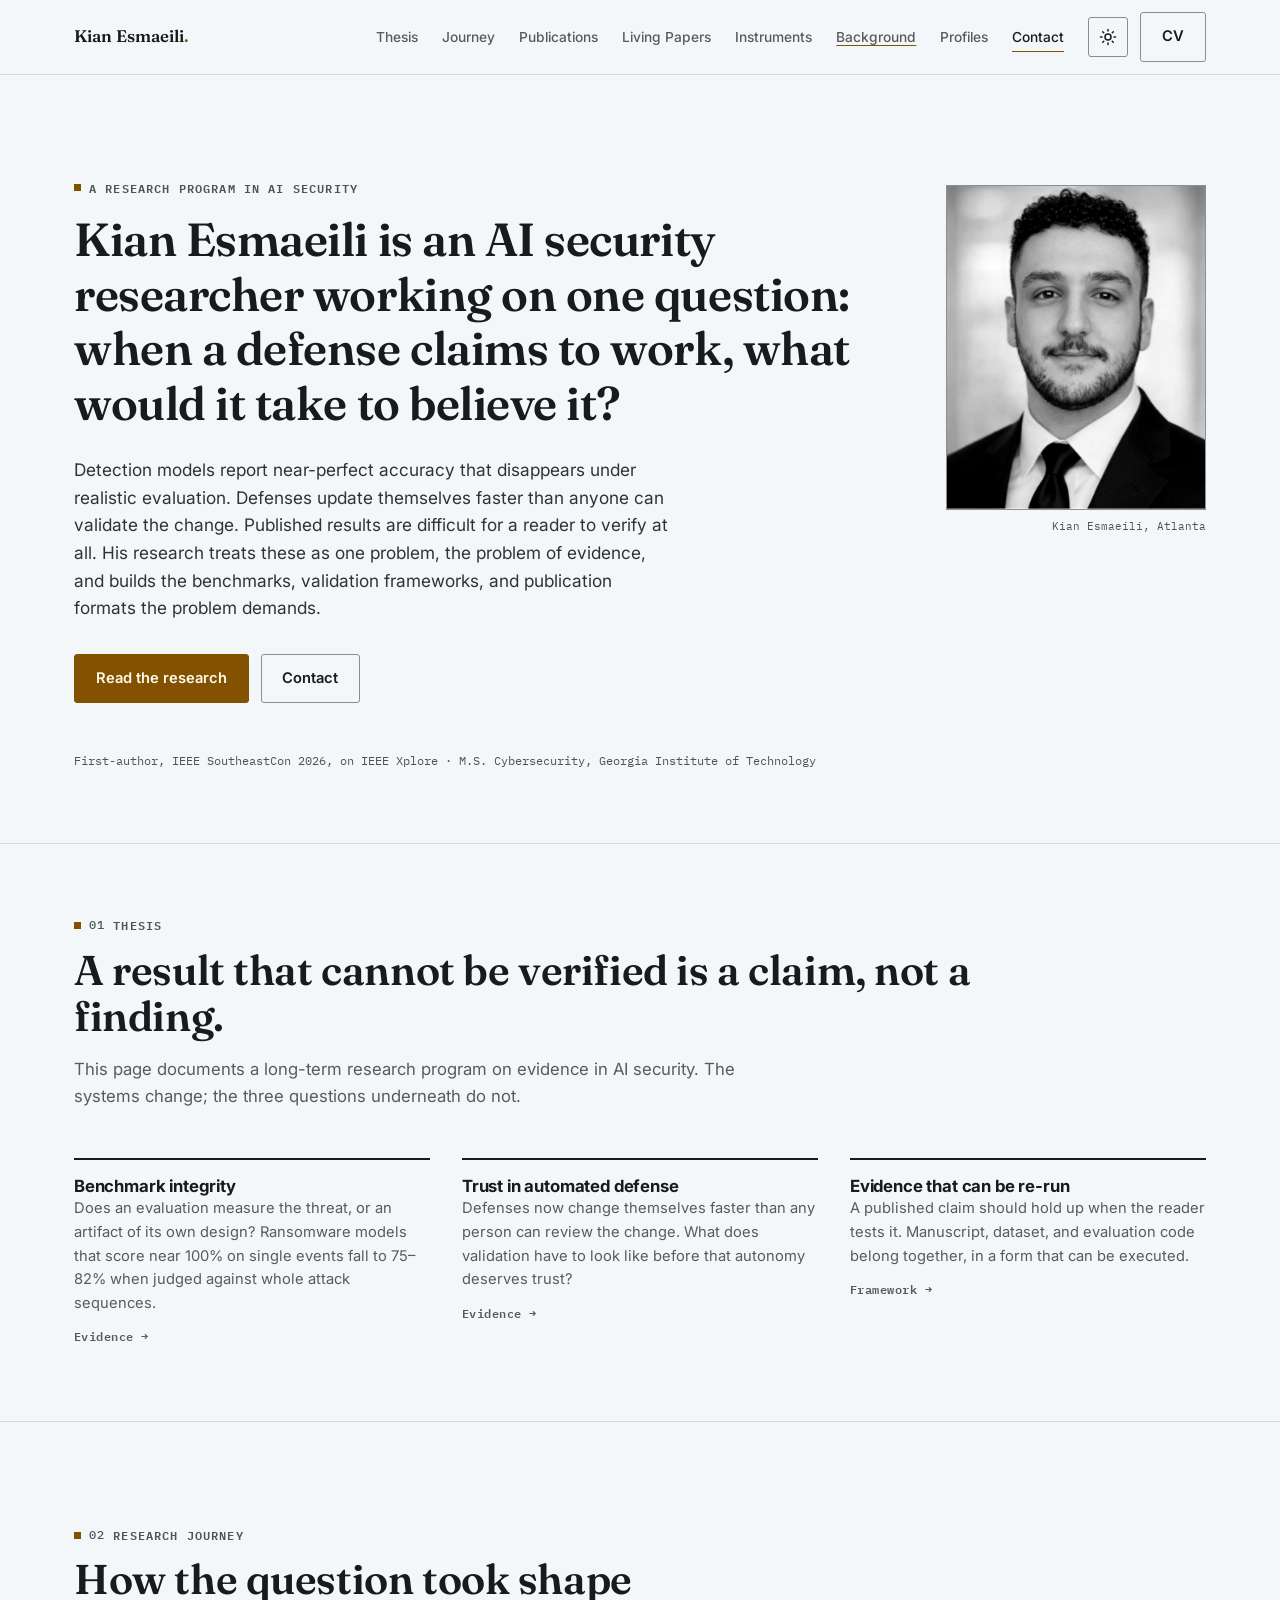
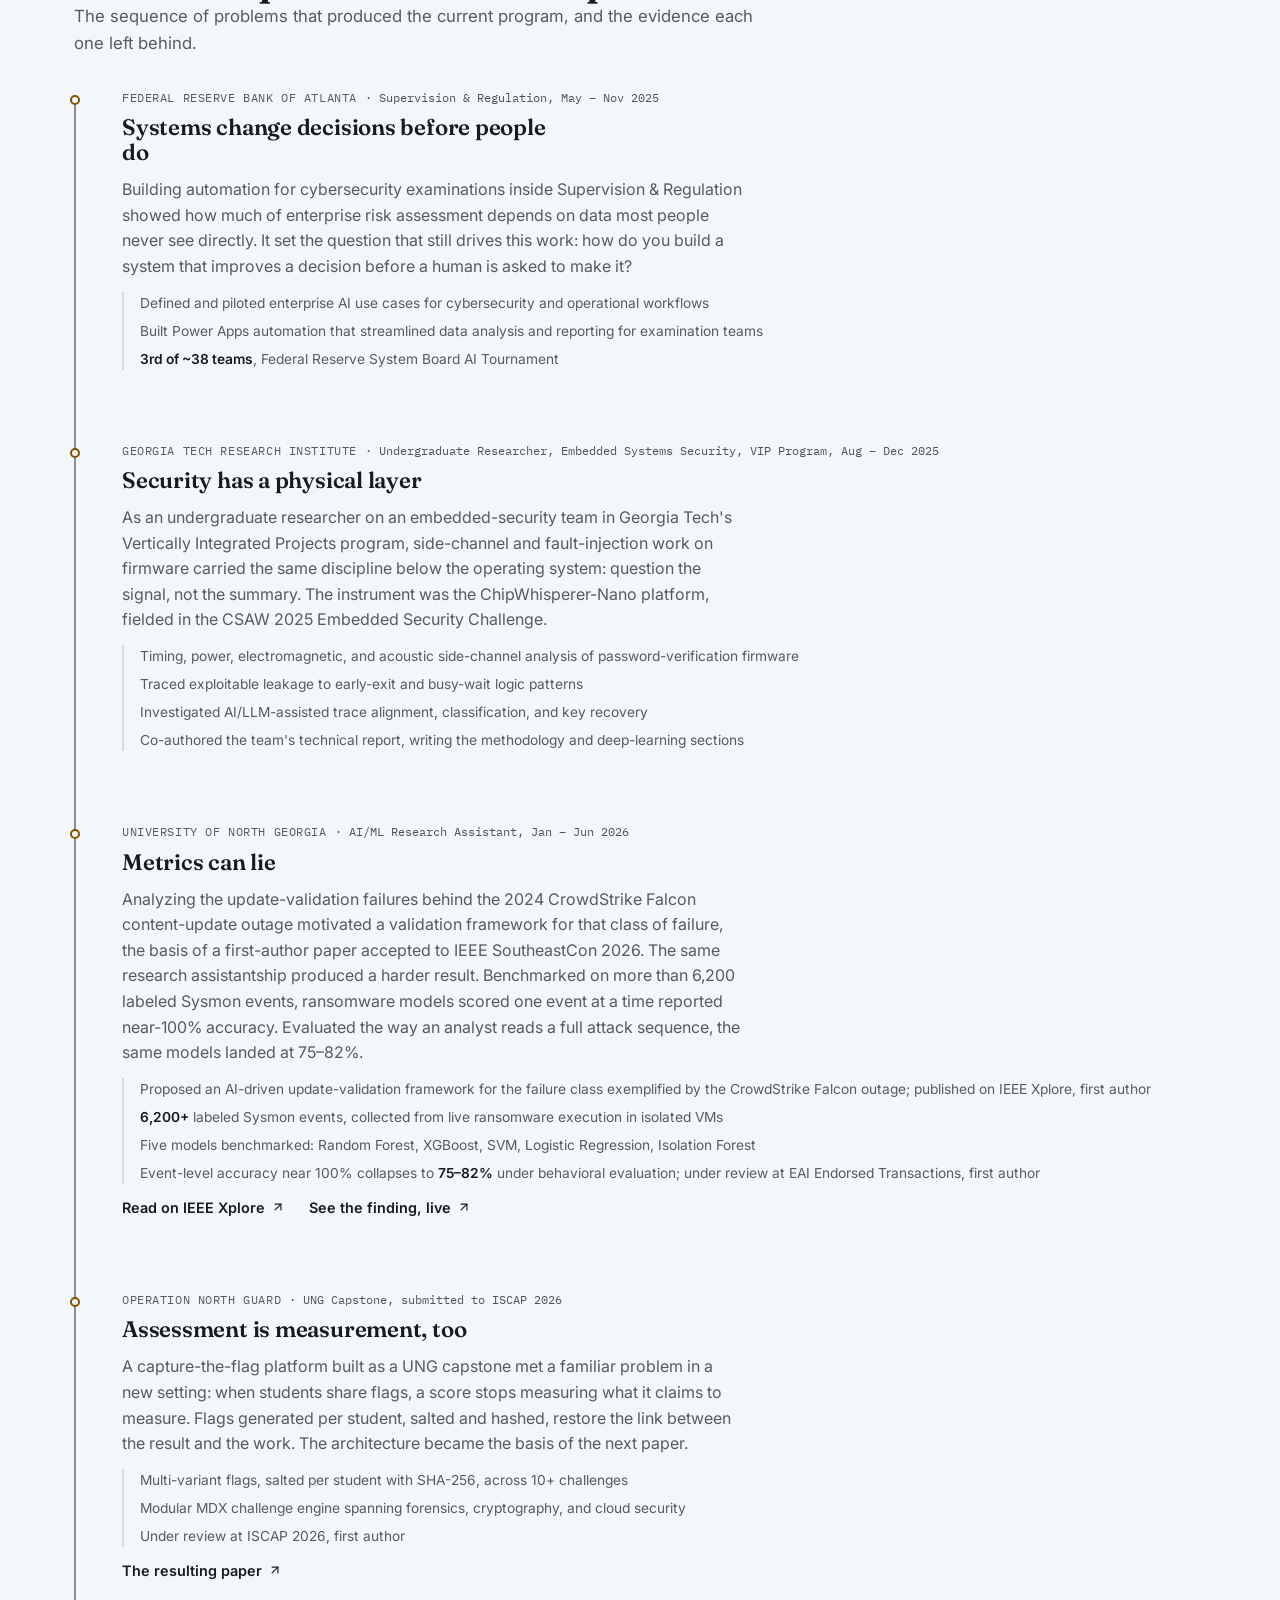
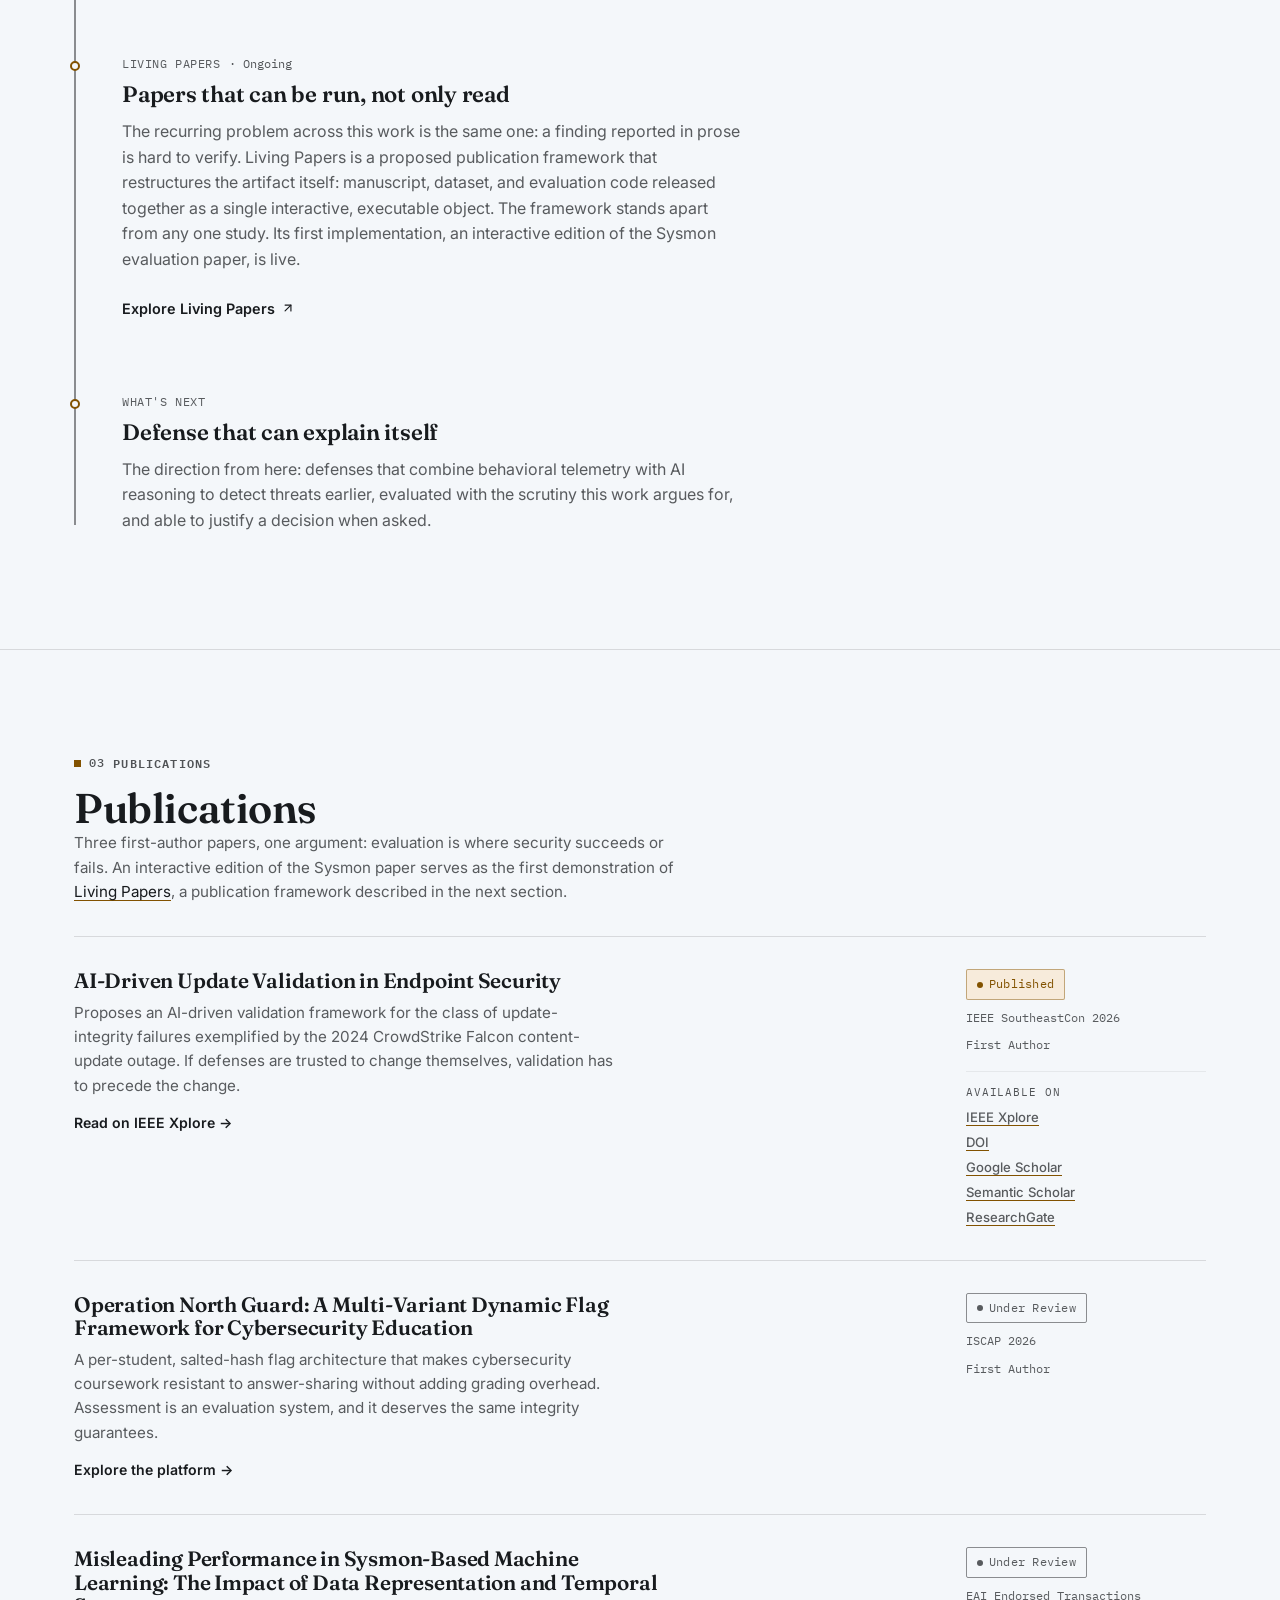
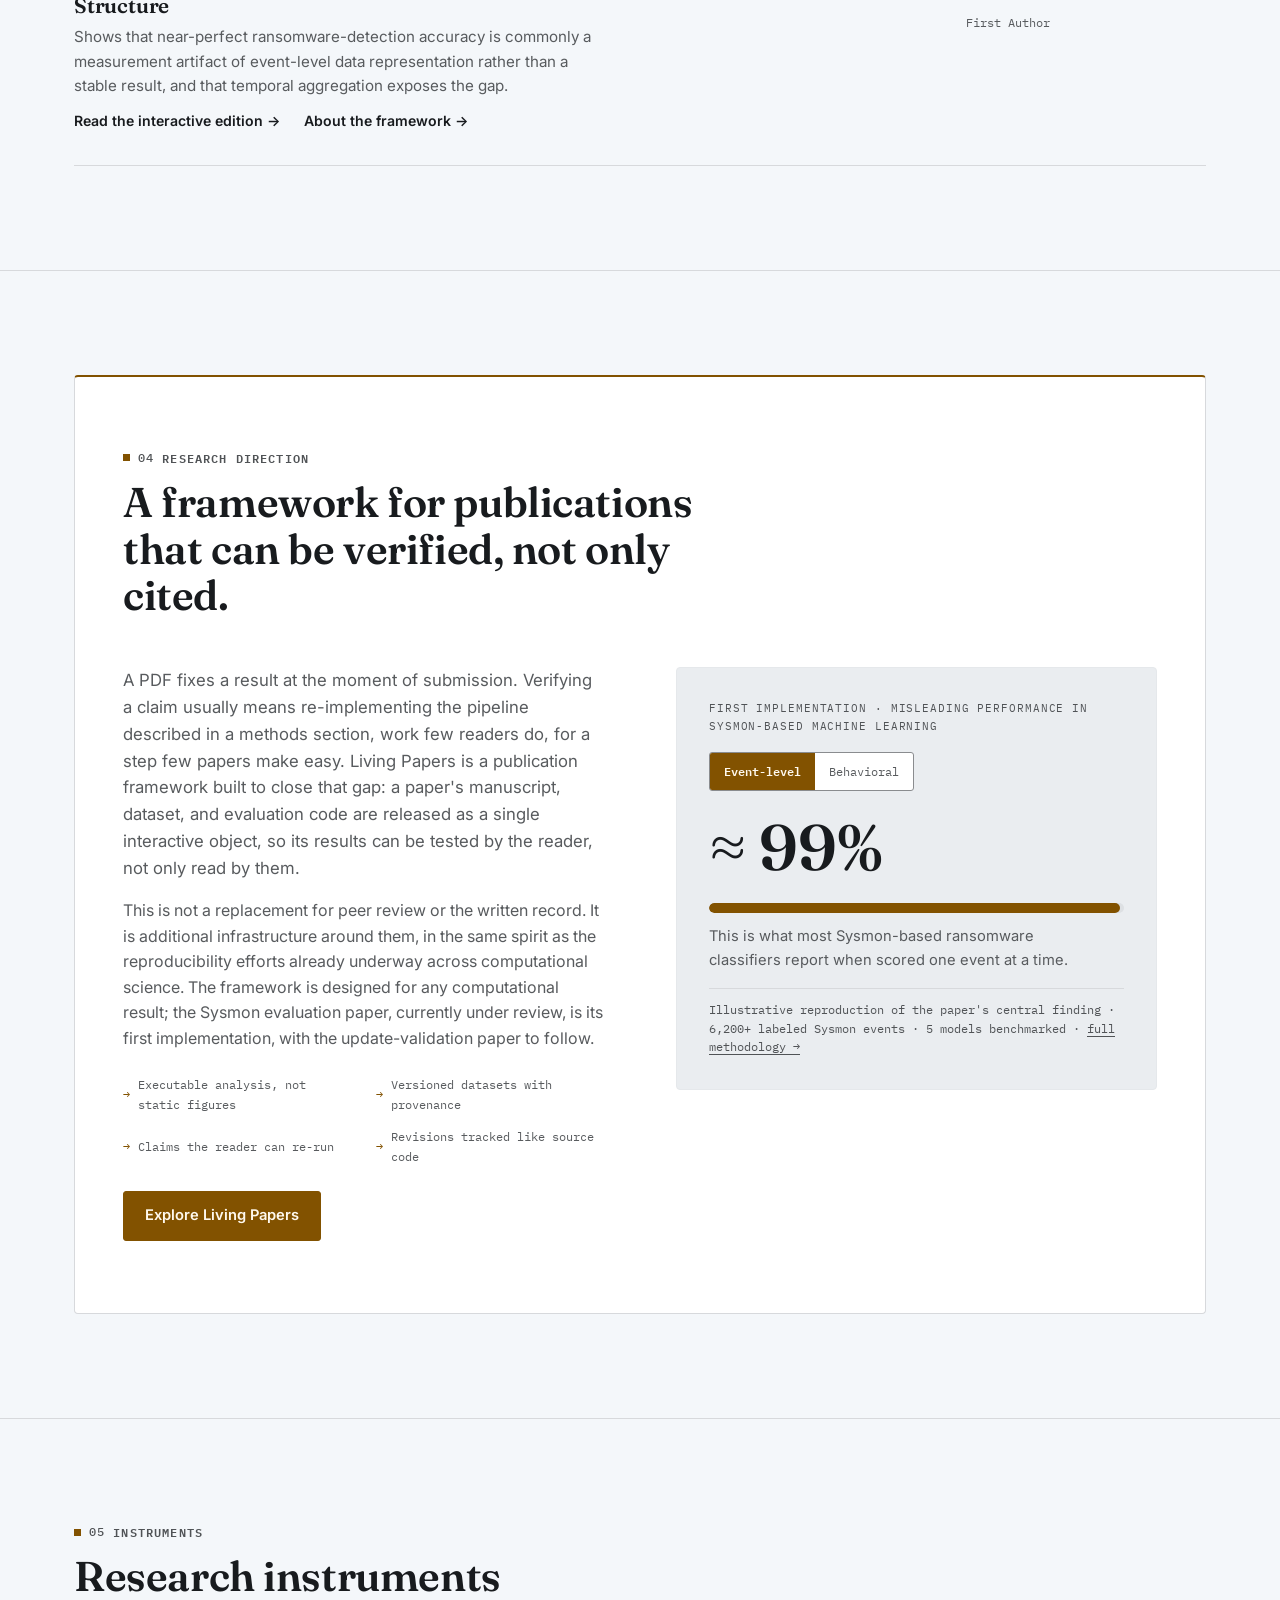
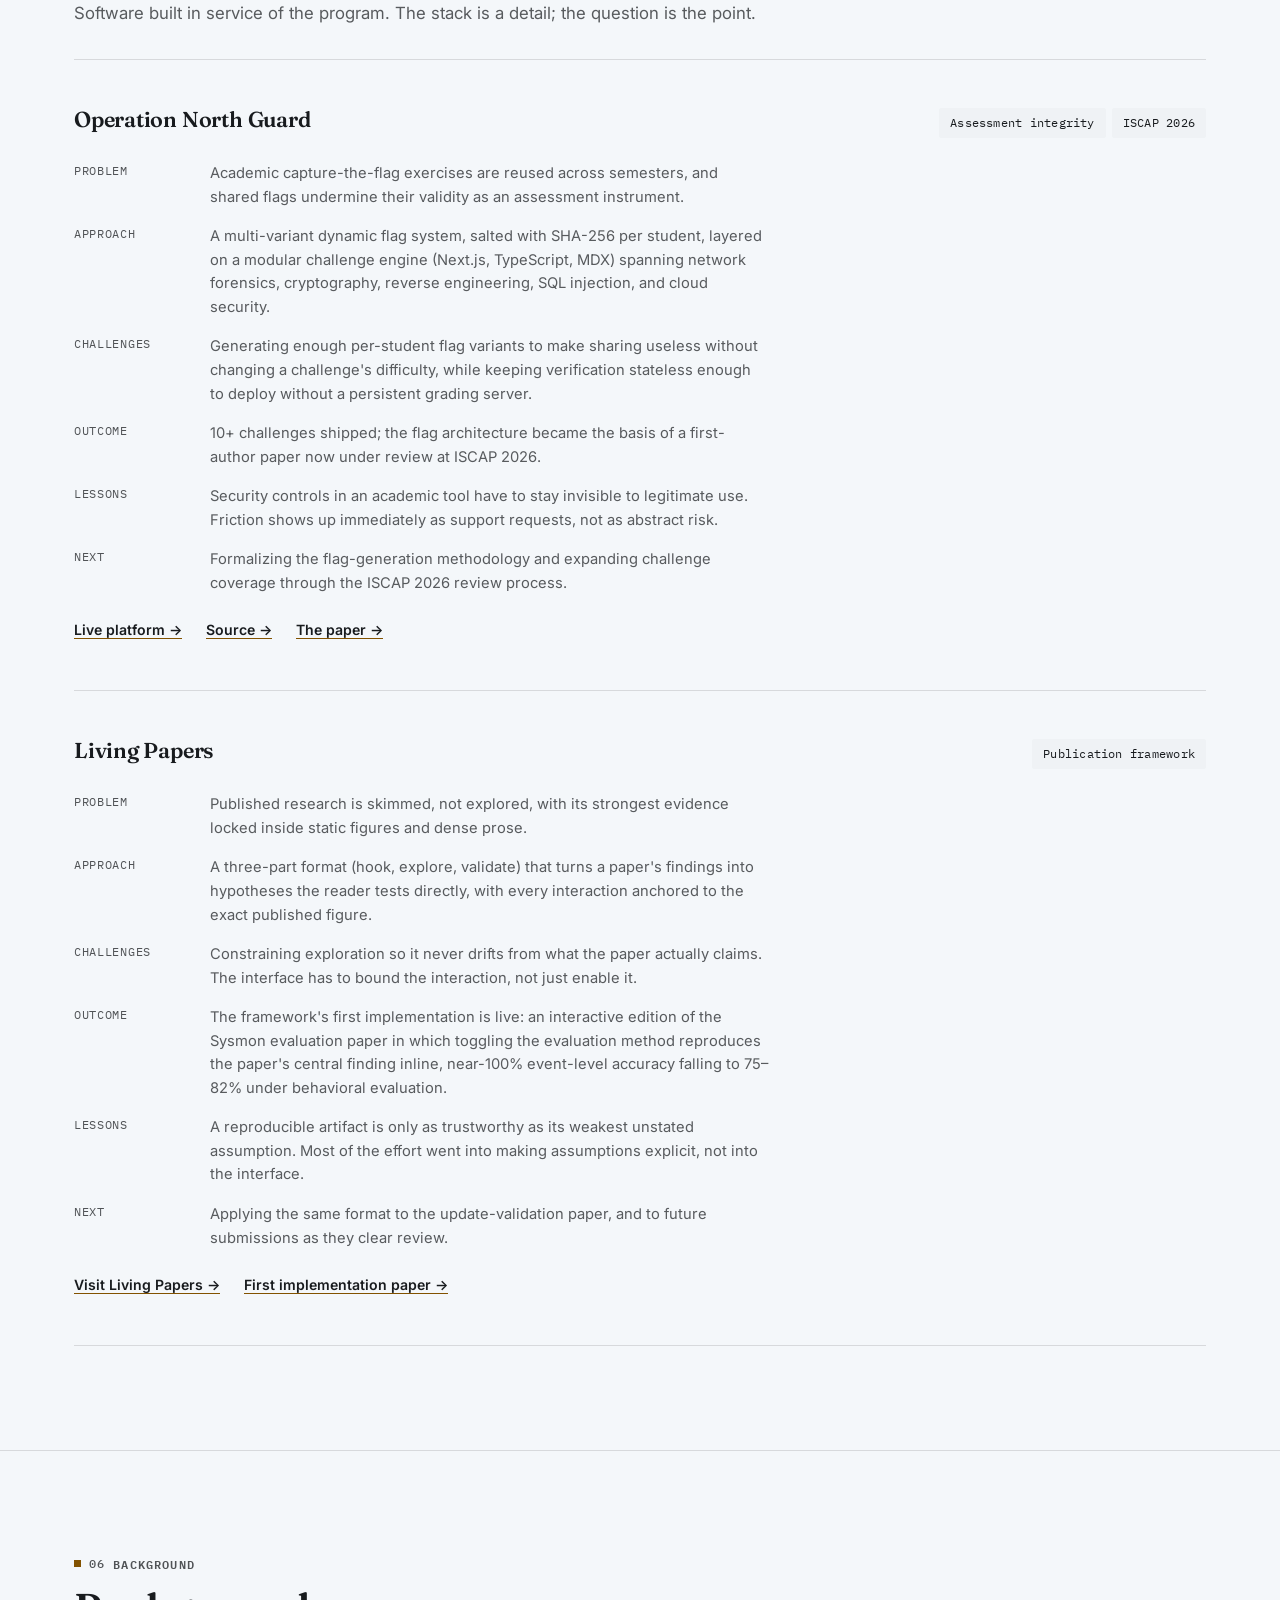
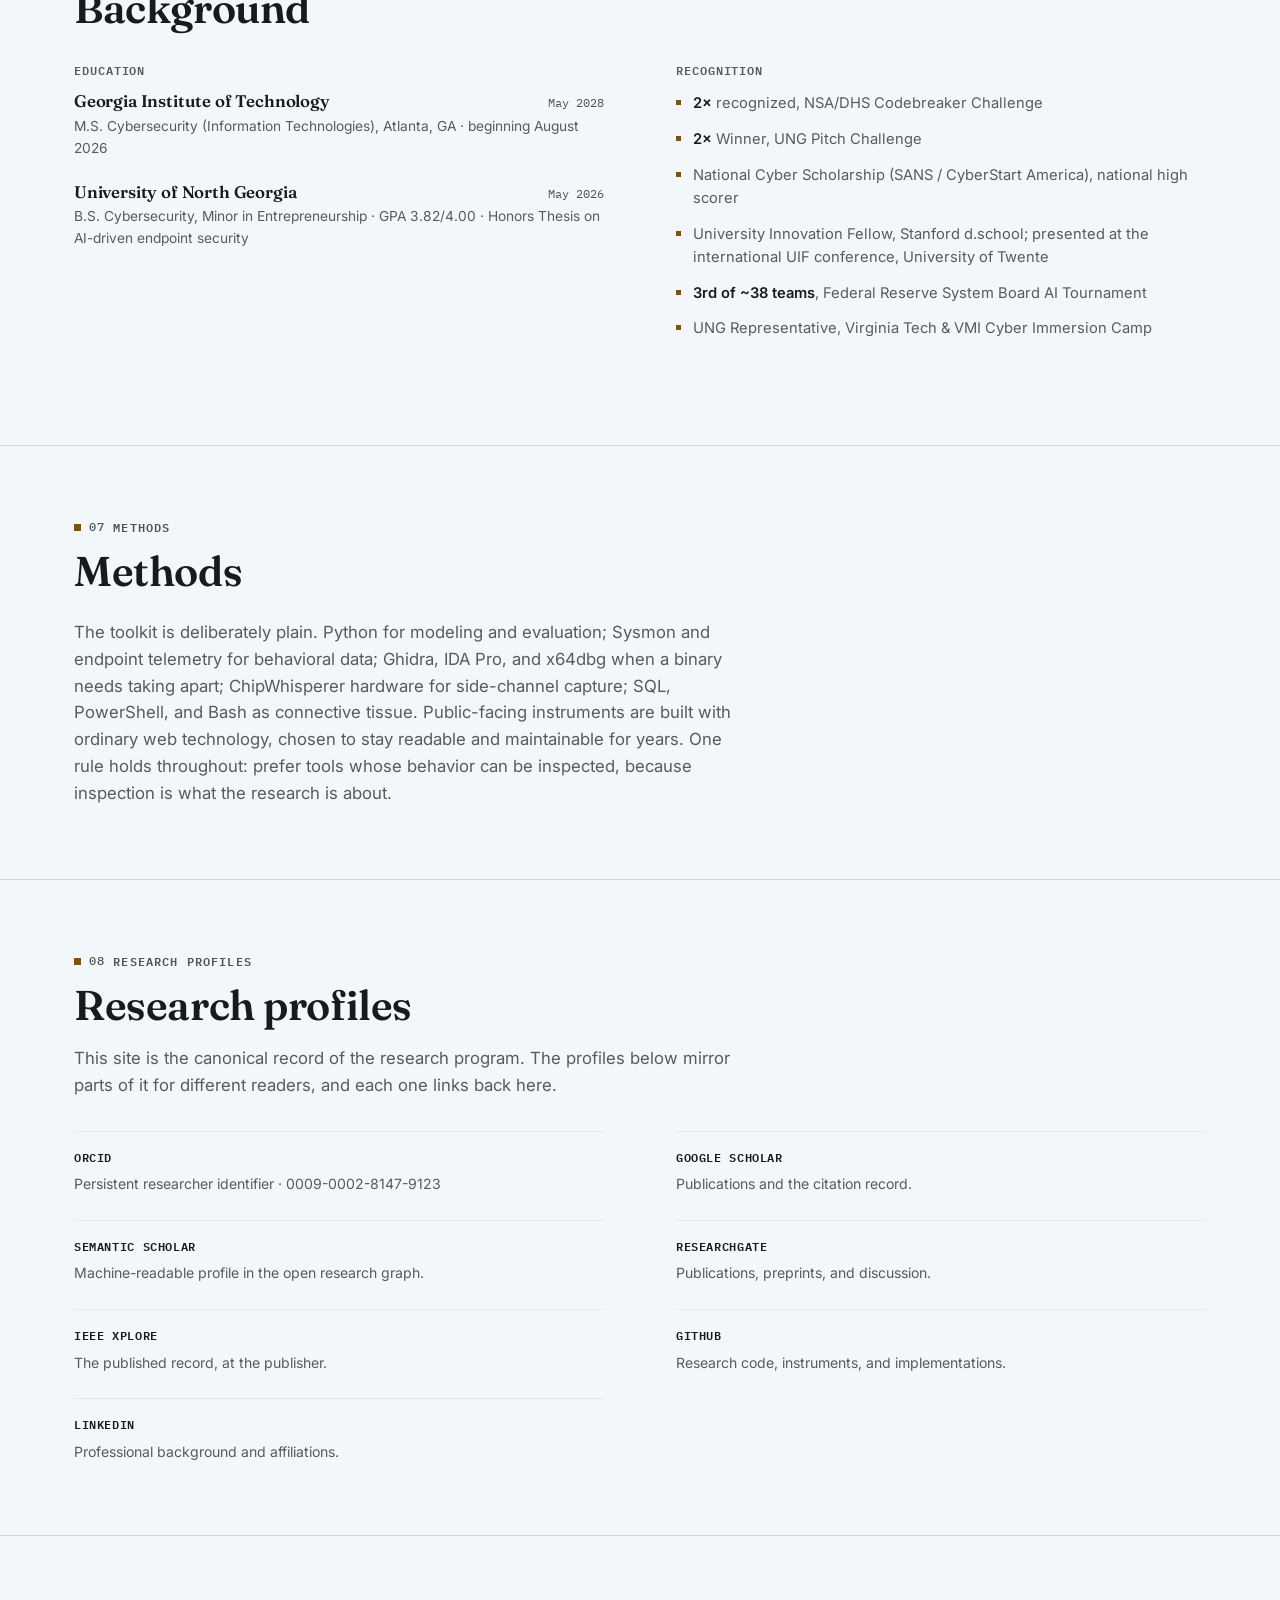
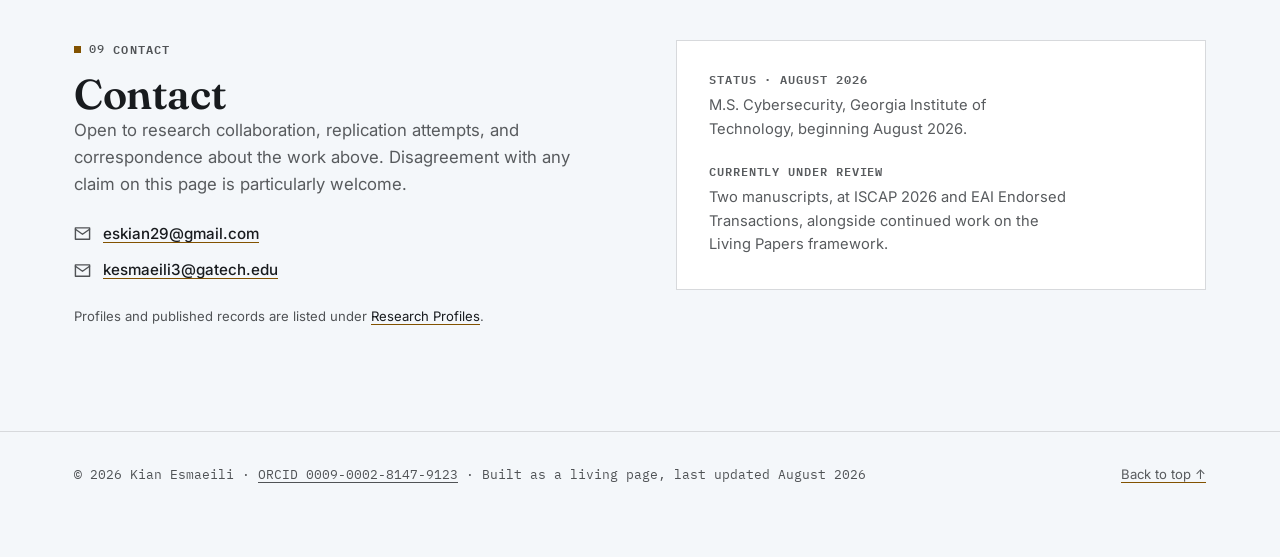
==== commit 15c010db: "Add files via upload" ====
--- a/index.html
+++ b/index.html
@@ -4,7 +4,7 @@
 <meta charset="UTF-8">
 <meta name="viewport" content="width=device-width, initial-scale=1">
 <title>Kian Esmaeili · AI Security Researcher</title>
-<meta name="description" content="Kian Esmaeili is an AI security researcher studying evaluation, benchmark integrity, and verifiable evidence. When a defense claims to work, what would it take to believe it?">
+<meta name="description" content="Kian Esmaeili is an AI security researcher working on benchmark integrity, security evaluation, and evidence readers can verify. IEEE SoutheastCon 2026.">
 <meta name="author" content="Kian Esmaeili">
 <meta name="robots" content="index, follow">
 <meta name="theme-color" content="#f4f7fa" media="(prefers-color-scheme: light)">
--- a/styles.css
+++ b/styles.css
@@ -78,6 +78,8 @@
   --dur-fast: 150ms;
   --dur-med: 320ms;
   --ease: cubic-bezier(0.2, 0.7, 0.2, 1);
+
+  --nav-h: 65px;
 }
 
 :root[data-theme="dark"] {
@@ -372,20 +374,40 @@
 @media (min-width: 640px) { .nav-resume { display: inline-flex; } }
 
 @media (max-width: 1080px) {
+  /* A filtered ancestor becomes the containing block for its fixed-position
+     descendants, which would trap the menu inside the 65px nav bar. Drop the
+     blur below the breakpoint so `position: fixed` resolves against the
+     viewport again. Solid is also cheaper to composite on phones. */
+  .site-nav {
+    backdrop-filter: none;
+    -webkit-backdrop-filter: none;
+    background: var(--bg);
+  }
   .nav-links {
-    position: fixed; inset: 64px 0 0 0; z-index: 49;
-    background: var(--bg); border-top: 1.5px solid var(--border);
+    position: fixed;
+    top: var(--nav-h); left: 0; right: 0; bottom: 0;
+    z-index: 49;
+    background: var(--bg); border-top: 1px solid var(--border);
     flex-direction: column; align-items: flex-start; gap: 0;
     padding: var(--sp-4) var(--sp-5);
     transform: translateY(-8px);
-    opacity: 0; pointer-events: none;
-    transition: opacity var(--dur-fast) var(--ease), transform var(--dur-fast) var(--ease);
-    max-height: calc(100vh - 64px); overflow-y: auto;
+    opacity: 0; pointer-events: none; visibility: hidden;
+    transition: opacity var(--dur-fast) var(--ease), transform var(--dur-fast) var(--ease), visibility 0s linear var(--dur-fast);
+    height: calc(100vh - var(--nav-h));
+    height: calc(100dvh - var(--nav-h));
+    overflow-y: auto;
+    -webkit-overflow-scrolling: touch;
+    overscroll-behavior: contain;
   }
-  .nav-links[data-open="true"] { opacity: 1; pointer-events: auto; transform: translateY(0); }
+  .nav-links[data-open="true"] {
+    opacity: 1; pointer-events: auto; visibility: visible;
+    transform: translateY(0);
+    transition: opacity var(--dur-fast) var(--ease), transform var(--dur-fast) var(--ease), visibility 0s;
+  }
   .nav-links li { width: 100%; }
-  .nav-links a { display: block; width: 100%; padding: var(--sp-3) 0; border-bottom: 1px solid var(--border); }
+  .nav-links a { display: block; width: 100%; padding: var(--sp-4) 0; border-bottom: 1px solid var(--border); }
   .nav-toggle { display: inline-flex; }
+  html[data-nav-open="true"], html[data-nav-open="true"] body { overflow: hidden; }
 }
 
 /* ---- Hero -------------------------------------------------------------------------- */
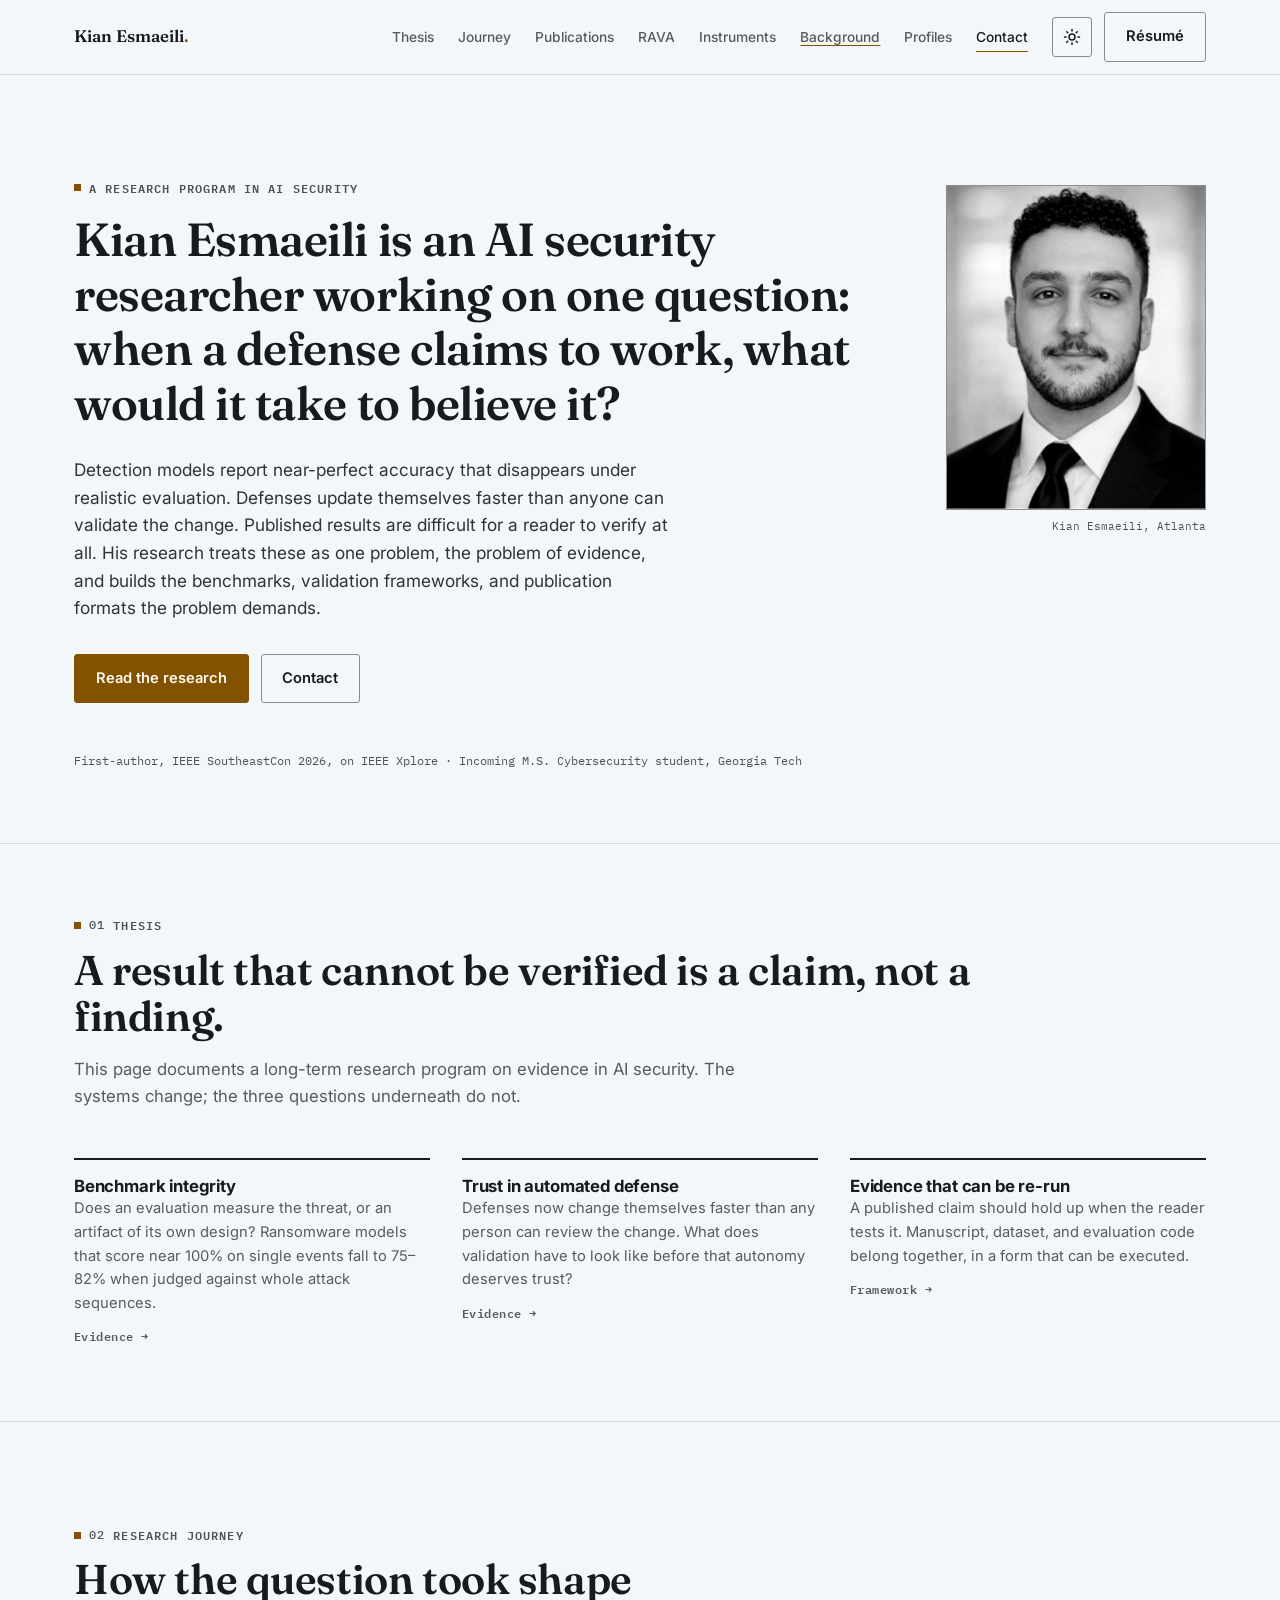
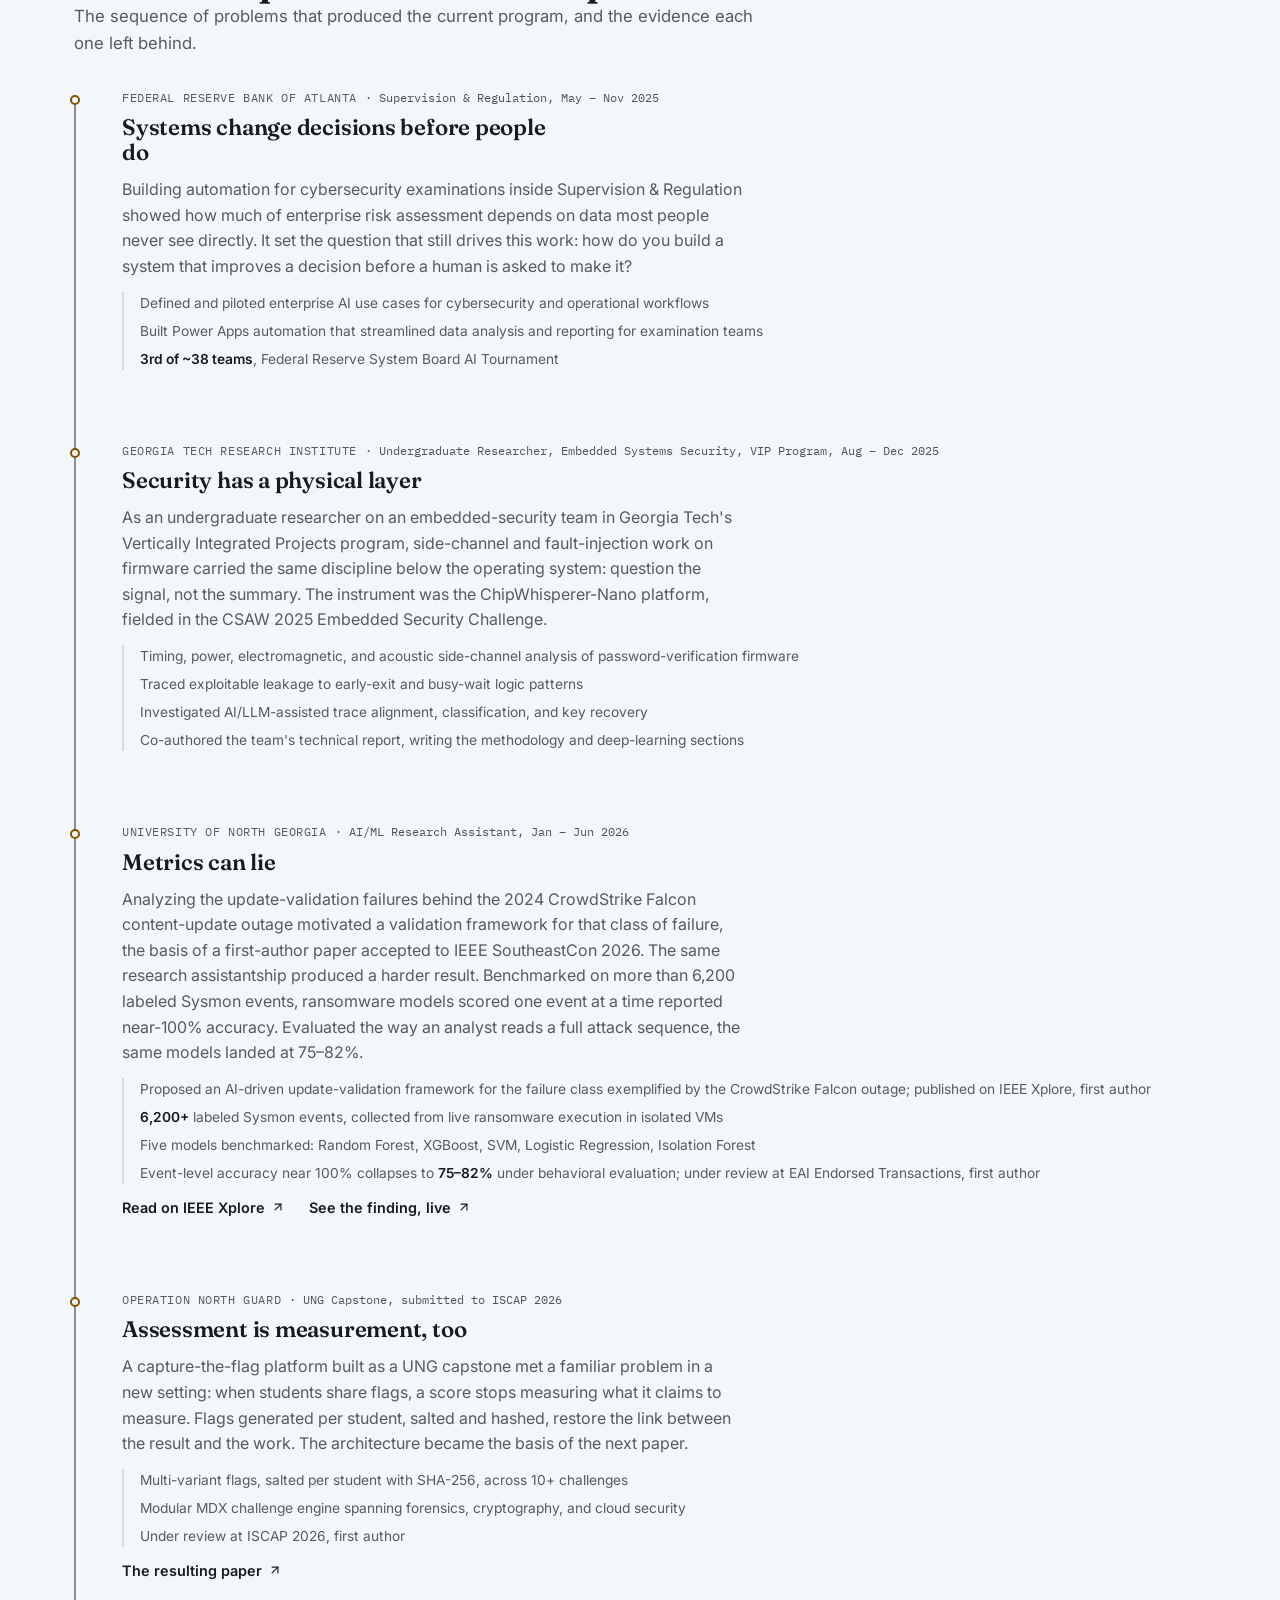
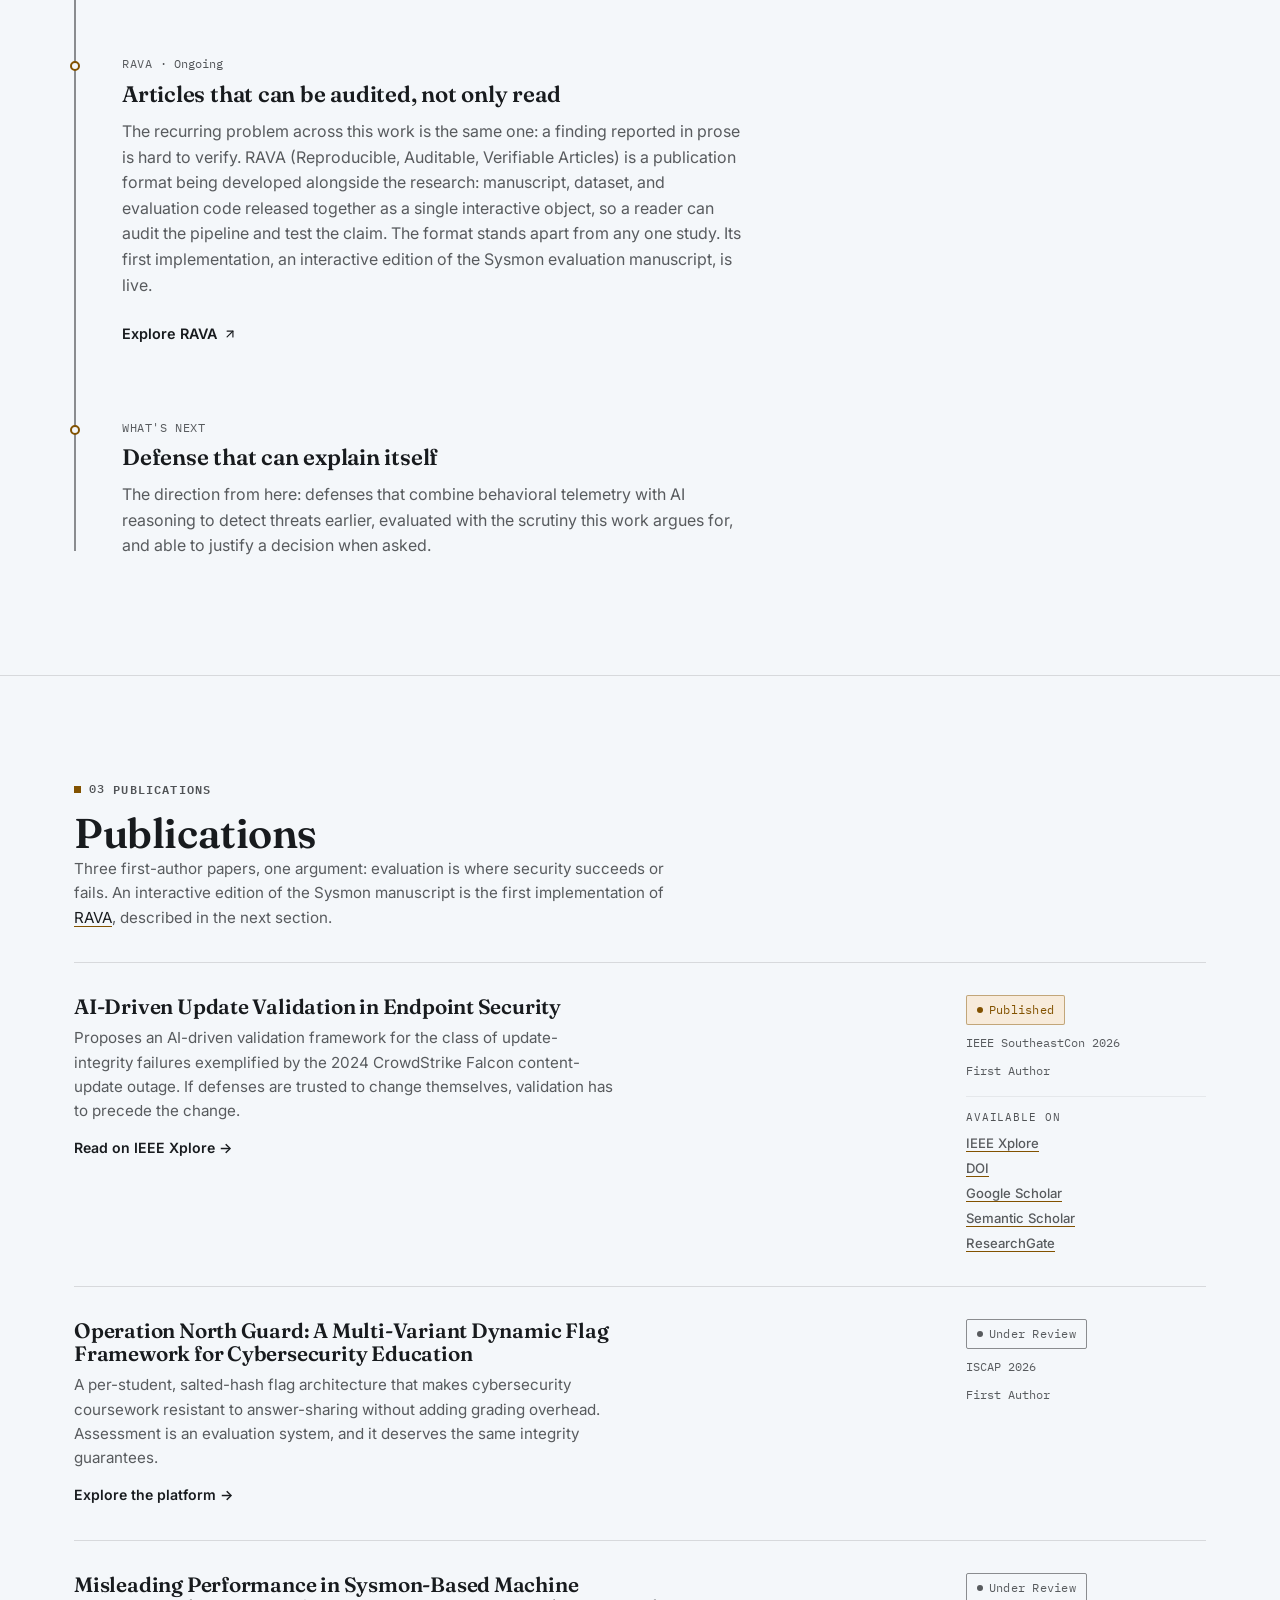
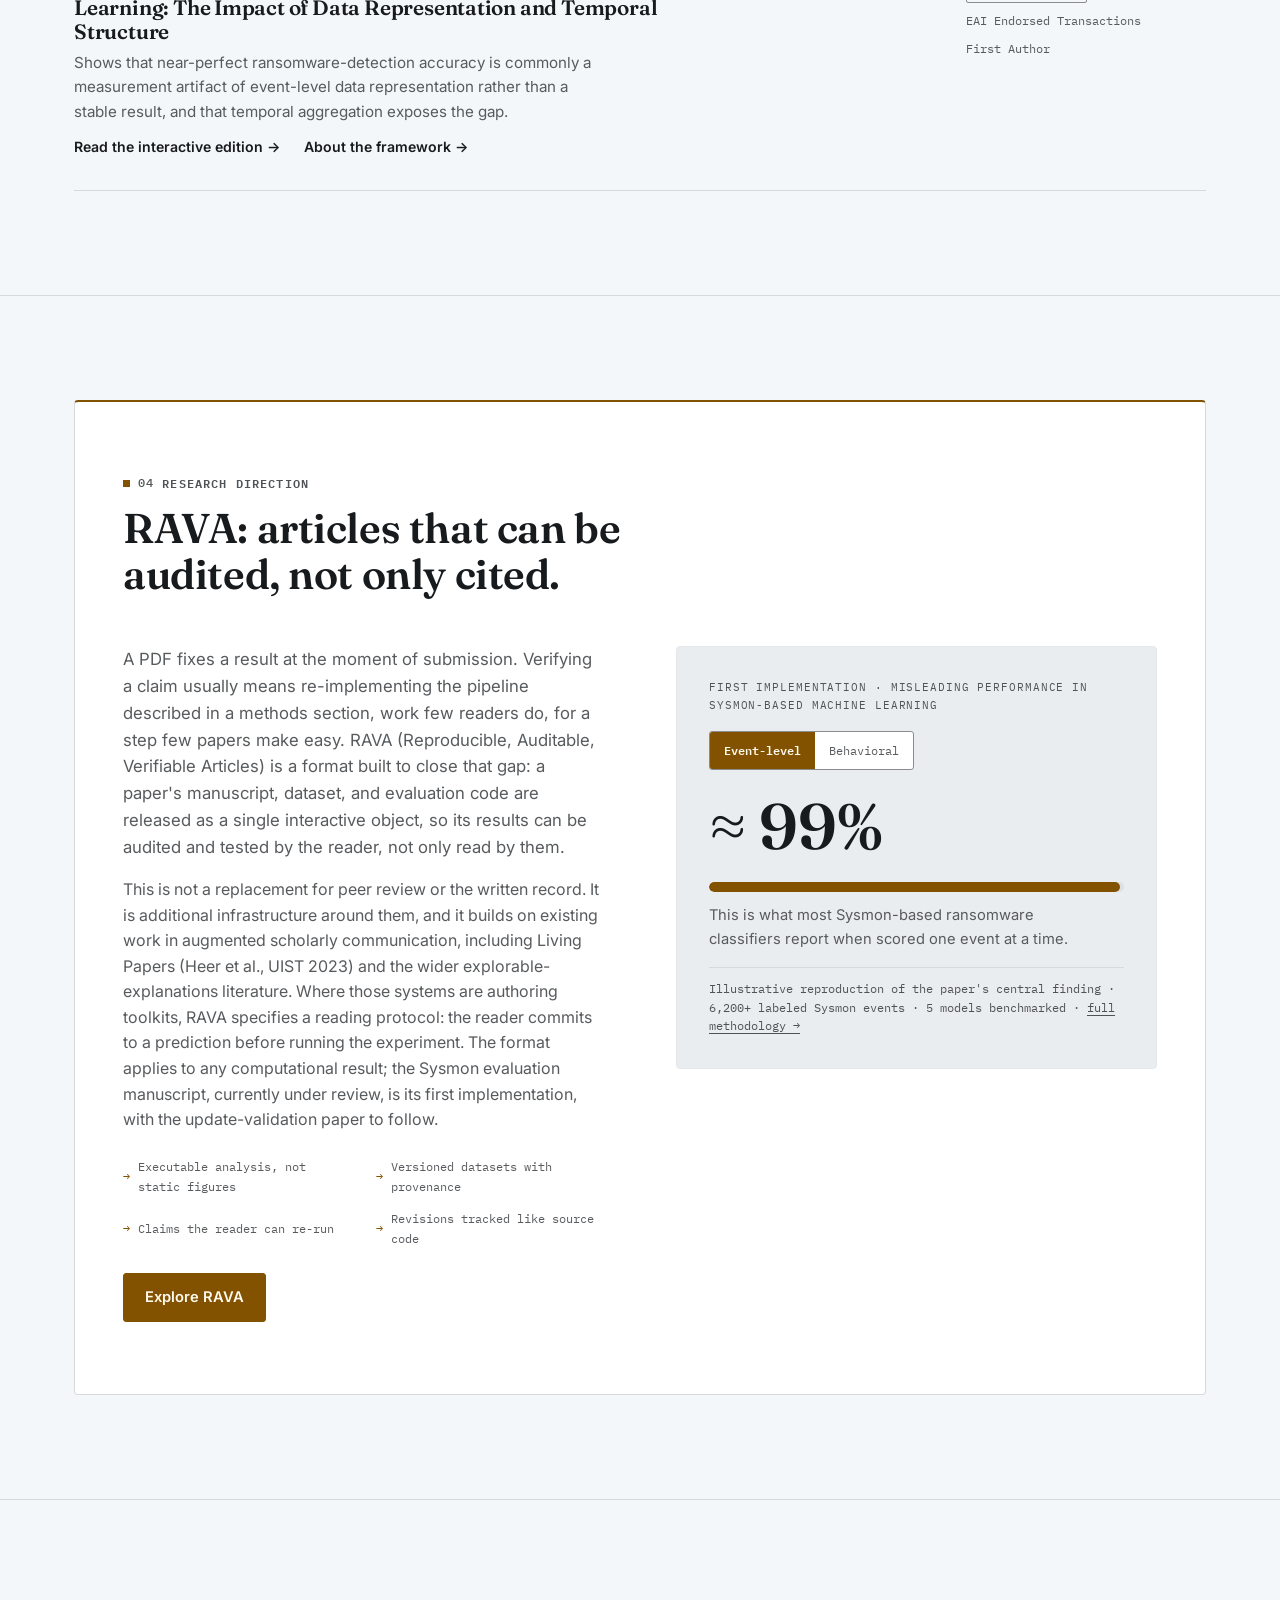
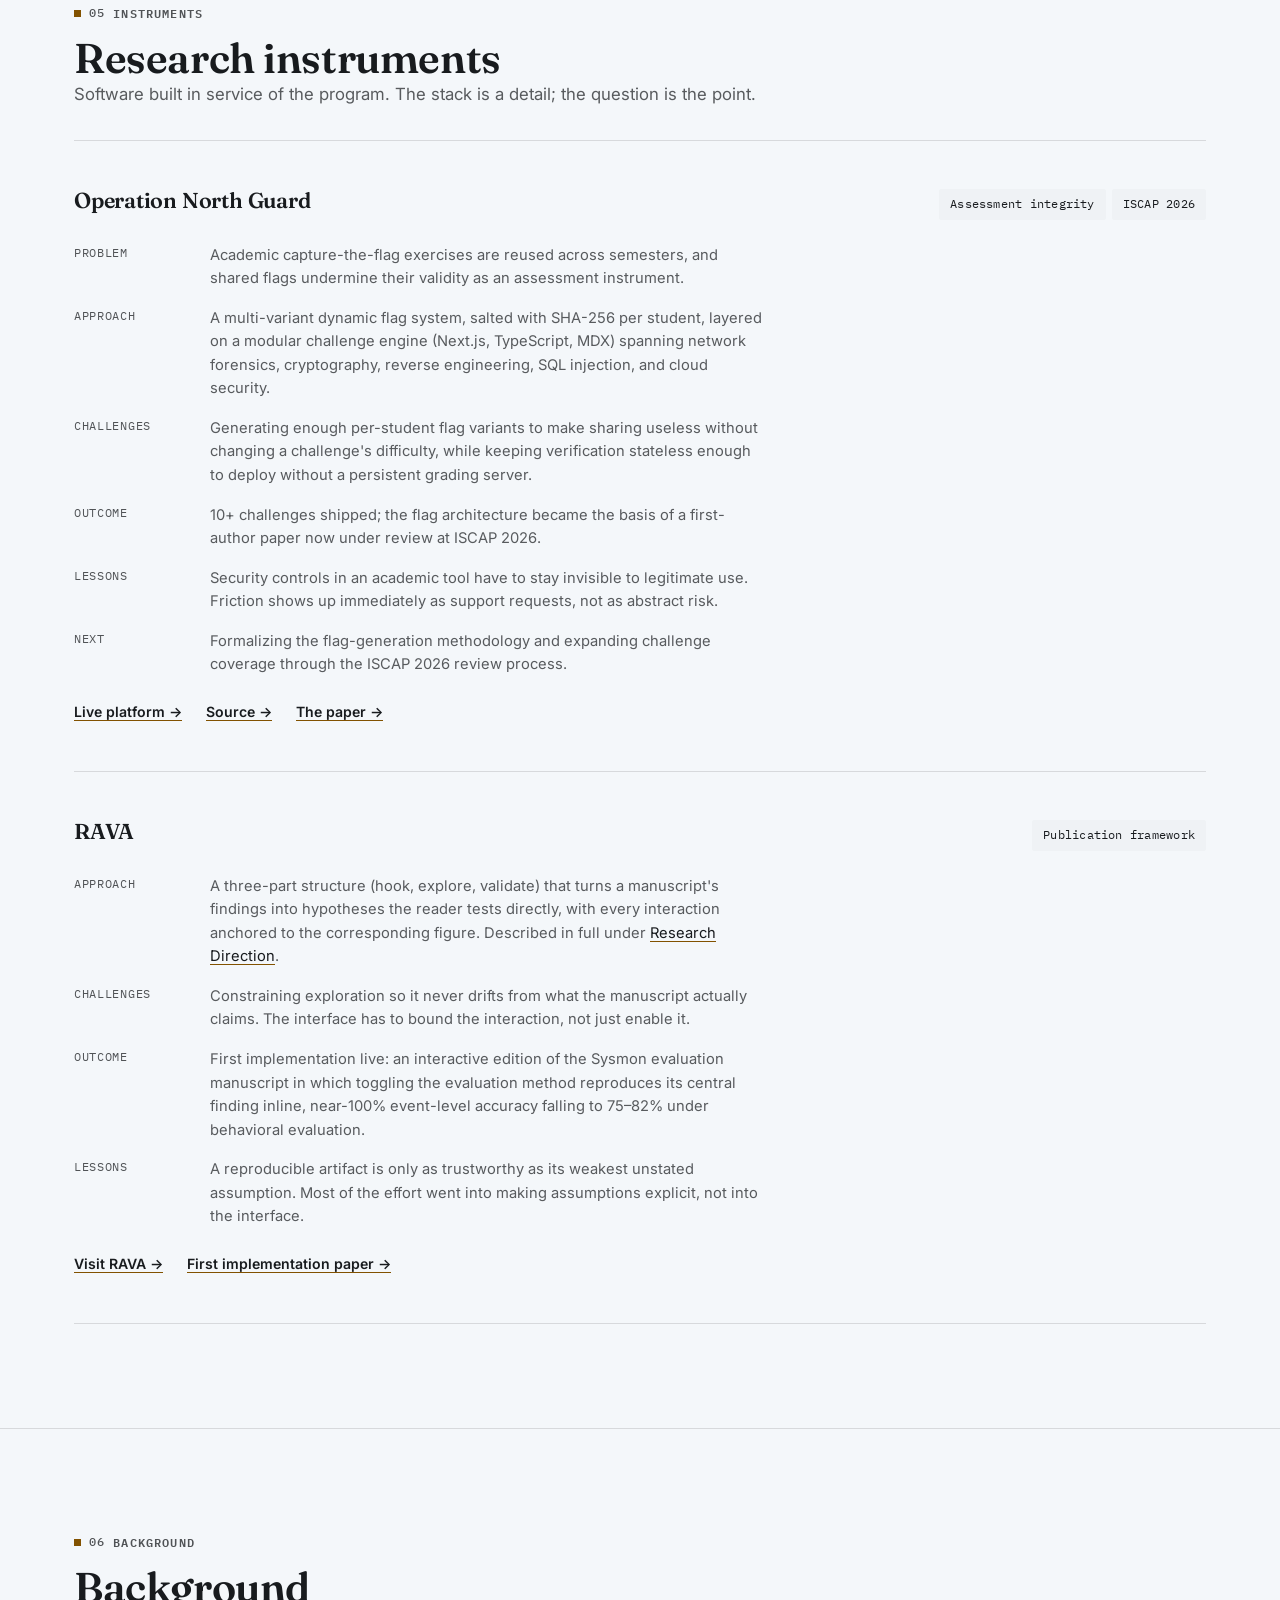
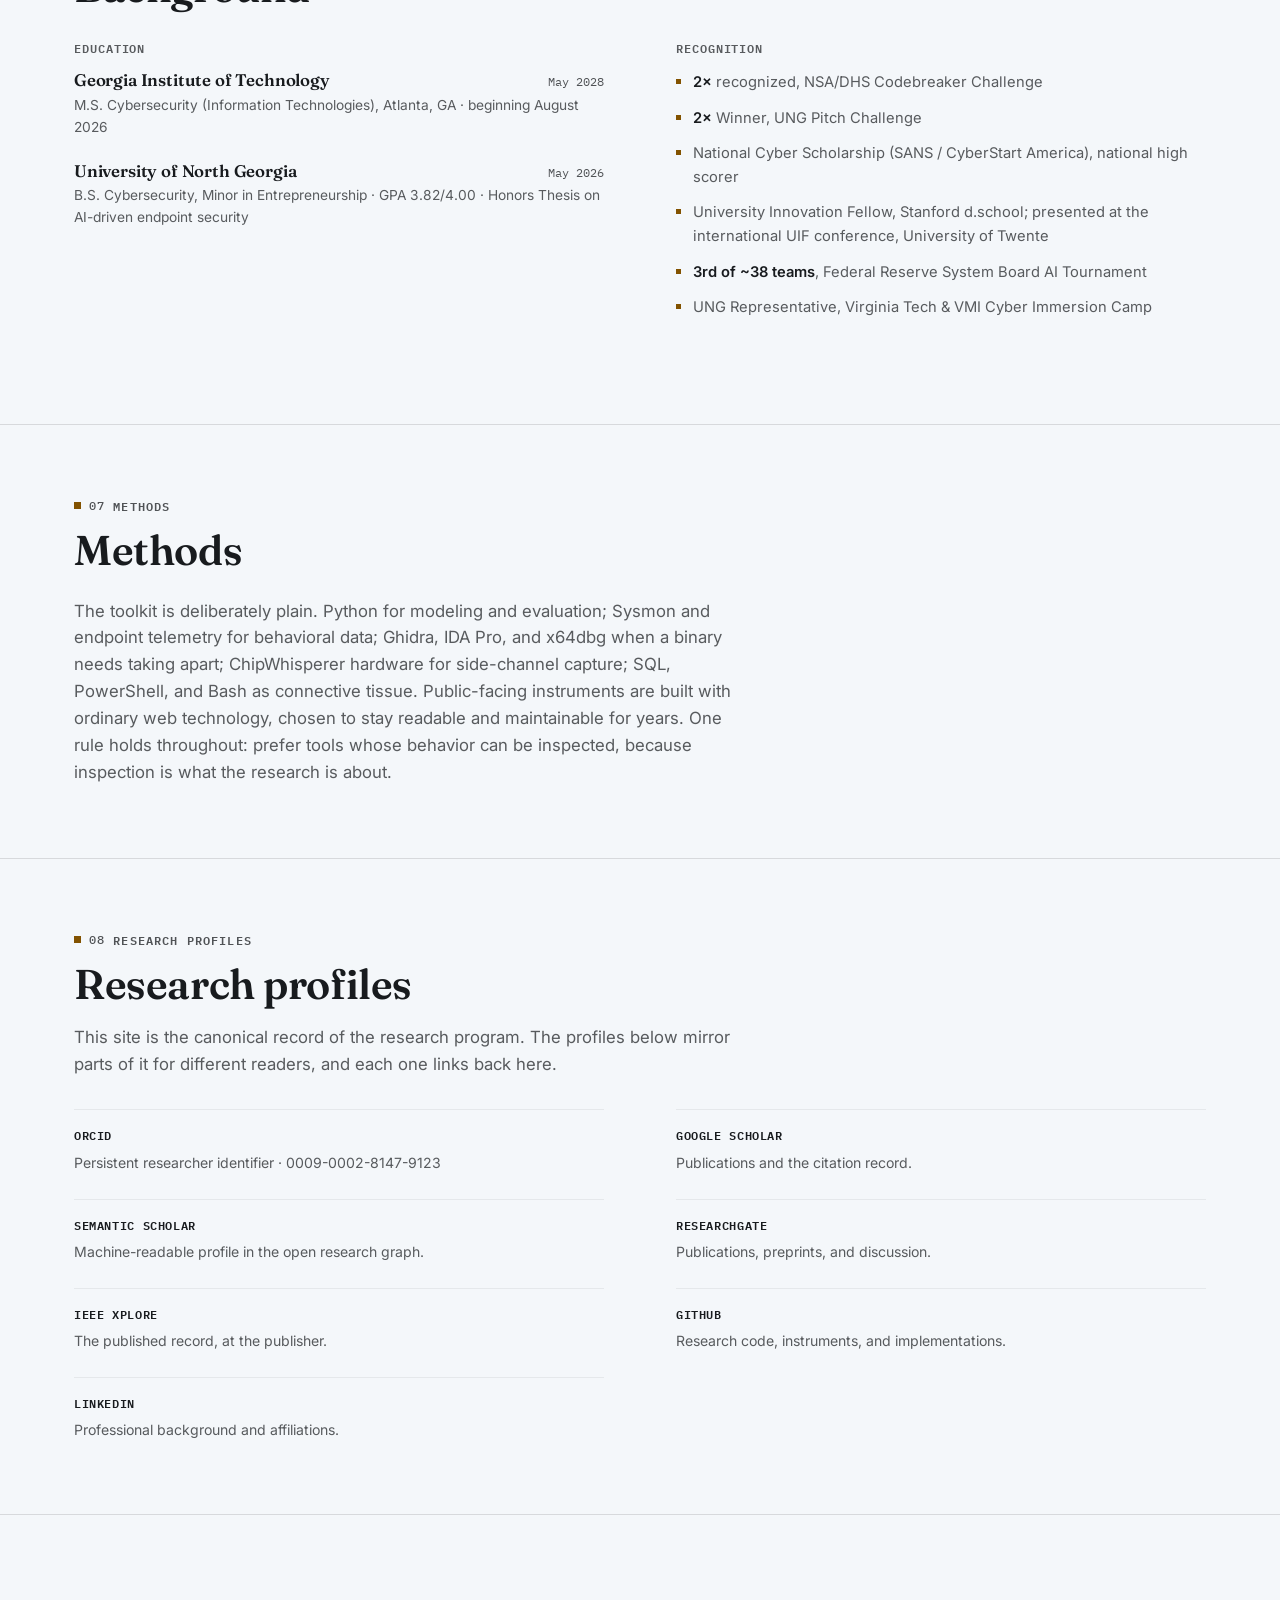
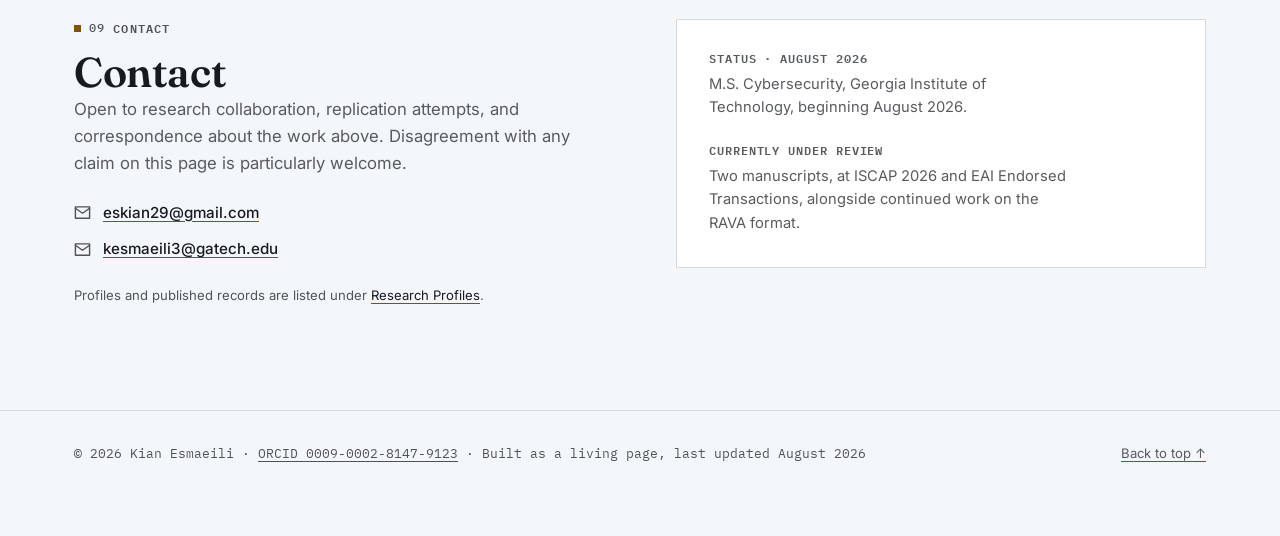
==== commit da2c2e50: "Add files via upload" ====
--- a/index.html
+++ b/index.html
@@ -15,7 +15,7 @@
 <meta property="og:type" content="profile">
 <meta property="og:site_name" content="Kian Esmaeili">
 <meta property="og:title" content="Kian Esmaeili · AI Security Researcher">
-<meta property="og:description" content="A research program built around one question: when a defense claims to work, what would it take to believe it? Benchmark integrity, update validation, and verifiable publication.">
+<meta property="og:description" content="A research program built around one question: when a defense claims to work, what would it take to believe it? Benchmark integrity, update validation, and RAVA.">
 <meta property="og:url" content="https://www.kianesmaeili.com/">
 <meta property="og:image" content="https://www.kianesmaeili.com/assets/og-image.png">
 <meta property="og:image:width" content="1200">
@@ -80,12 +80,12 @@
         "https://github.com/Kian11228",
         "https://www.linkedin.com/in/kian-esmaeili/",
         "https://ieeexplore.ieee.org/abstract/document/11476653",
-        "https://kian11228.github.io/kian/"
+        "https://research.kianesmaeili.com/"
       ],
       "knowsAbout": [
         "AI Security", "AI Security Evaluation", "Benchmark Integrity", "Machine Learning",
         "Detection Engineering", "Behavioral Detection", "Endpoint Security",
-        "Reproducible Research", "Applied AI", "Security Research"
+        "Reproducible Research", "RAVA", "Applied AI", "Security Research"
       ]
     },
     {
@@ -118,7 +118,7 @@
     {
       "@type": "ScholarlyArticle",
       "name": "Misleading Performance in Sysmon-Based Machine Learning: The Impact of Data Representation and Temporal Structure",
-      "url": "https://kian11228.github.io/kian/papers/misleading-performance/",
+      "url": "https://research.kianesmaeili.com/papers/misleading-performance/",
       "author": { "@id": "https://www.kianesmaeili.com/#person" },
       "isPartOf": { "@type": "PublicationEvent", "name": "EAI Endorsed Transactions" },
       "about": "Measurement artifacts in event-level Sysmon-based ransomware detection, and how temporal aggregation exposes them."
@@ -138,7 +138,7 @@
       <li><a href="#mission">Thesis</a></li>
       <li><a href="#journey">Journey</a></li>
       <li><a href="#publications">Publications</a></li>
-      <li><a href="#living-papers">Living Papers</a></li>
+      <li><a href="#living-papers">RAVA</a></li>
       <li><a href="#projects">Instruments</a></li>
       <li><a href="#credentials">Background</a></li>
       <li><a href="#profiles">Profiles</a></li>
@@ -150,7 +150,7 @@
         <svg id="iconSun" width="18" height="18" viewBox="0 0 24 24" fill="none" stroke="currentColor" stroke-width="2" stroke-linecap="round" stroke-linejoin="round"><circle cx="12" cy="12" r="4"></circle><path d="M12 2v2M12 20v2M4.93 4.93l1.41 1.41M17.66 17.66l1.41 1.41M2 12h2M20 12h2M6.34 17.66l-1.41 1.41M19.07 4.93l-1.41 1.41"></path></svg>
         <svg id="iconMoon" width="18" height="18" viewBox="0 0 24 24" fill="none" stroke="currentColor" stroke-width="2" stroke-linecap="round" stroke-linejoin="round" style="display:none"><path d="M21 12.79A9 9 0 1 1 11.21 3 7 7 0 0 0 21 12.79z"></path></svg>
       </button>
-      <a href="./Kian-Esmaeili-Resume.pdf" download class="btn btn-secondary nav-resume">CV</a>
+      <a href="./Kian-Esmaeili-Resume.pdf" download class="btn btn-secondary nav-resume">Résumé</a>
       <button class="btn-icon nav-toggle" id="navToggle" type="button" aria-label="Toggle menu" aria-controls="navLinks" aria-expanded="false">
         <svg width="20" height="20" viewBox="0 0 24 24" fill="none" stroke="currentColor" stroke-width="2" stroke-linecap="round" stroke-linejoin="round"><line x1="4" y1="7" x2="20" y2="7"></line><line x1="4" y1="12" x2="20" y2="12"></line><line x1="4" y1="17" x2="20" y2="17"></line></svg>
       </button>
@@ -171,7 +171,7 @@
           <a href="#journey" class="btn btn-primary">Read the research</a>
           <a href="#contact" class="btn btn-secondary">Contact</a>
         </div>
-        <p class="hero-meta">First-author, IEEE SoutheastCon 2026, on IEEE Xplore · M.S. Cybersecurity, Georgia Institute of Technology</p>
+        <p class="hero-meta">First-author, IEEE SoutheastCon 2026, on IEEE Xplore · Incoming M.S. Cybersecurity student, Georgia Tech</p>
       </div>
       <div>
         <div class="hero-photo">
@@ -273,10 +273,10 @@
       </div>
 
       <div class="journey-item">
-        <p class="journey-label">Living Papers <span class="date">· Ongoing</span></p>
-        <h3 class="journey-title">Papers that can be run, not only read</h3>
-        <p class="journey-body">The recurring problem across this work is the same one: a finding reported in prose is hard to verify. Living Papers is a proposed publication framework that restructures the artifact itself: manuscript, dataset, and evaluation code released together as a single interactive, executable object. The framework stands apart from any one study. Its first implementation, an interactive edition of the Sysmon evaluation paper, is live.</p>
-        <a class="journey-link" href="https://kian11228.github.io/kian/" target="_blank" rel="noopener">Explore Living Papers <svg width="14" height="14" viewBox="0 0 24 24" fill="none" stroke="currentColor" stroke-width="2" stroke-linecap="round" stroke-linejoin="round"><line x1="7" y1="17" x2="17" y2="7"></line><polyline points="7 7 17 7 17 17"></polyline></svg></a>
+        <p class="journey-label">RAVA <span class="date">· Ongoing</span></p>
+        <h3 class="journey-title">Articles that can be audited, not only read</h3>
+        <p class="journey-body">The recurring problem across this work is the same one: a finding reported in prose is hard to verify. RAVA (Reproducible, Auditable, Verifiable Articles) is a publication format being developed alongside the research: manuscript, dataset, and evaluation code released together as a single interactive object, so a reader can audit the pipeline and test the claim. The format stands apart from any one study. Its first implementation, an interactive edition of the Sysmon evaluation manuscript, is live.</p>
+        <a class="journey-link" href="https://research.kianesmaeili.com/" target="_blank" rel="noopener">Explore RAVA <svg width="14" height="14" viewBox="0 0 24 24" fill="none" stroke="currentColor" stroke-width="2" stroke-linecap="round" stroke-linejoin="round"><line x1="7" y1="17" x2="17" y2="7"></line><polyline points="7 7 17 7 17 17"></polyline></svg></a>
       </div>
 
       <div class="journey-item">
@@ -294,7 +294,7 @@
     <div class="section-head">
       <p class="kicker"><span class="num">03</span> Publications</p>
       <h2>Publications</h2>
-      <p class="pub-note">Three first-author papers, one argument: evaluation is where security succeeds or fails. An interactive edition of the Sysmon paper serves as the first demonstration of <a href="https://kian11228.github.io/kian/" target="_blank" rel="noopener">Living Papers</a>, a publication framework described in the next section.</p>
+      <p class="pub-note">Three first-author papers, one argument: evaluation is where security succeeds or fails. An interactive edition of the Sysmon manuscript is the first implementation of <a href="https://research.kianesmaeili.com/" target="_blank" rel="noopener">RAVA</a>, described in the next section.</p>
     </div>
 
     <article class="pub" id="pub-update-validation">
@@ -337,7 +337,7 @@
         <h3 class="pub-title">Misleading Performance in Sysmon-Based Machine Learning: The Impact of Data Representation and Temporal Structure</h3>
         <p class="pub-take">Shows that near-perfect ransomware-detection accuracy is commonly a measurement artifact of event-level data representation rather than a stable result, and that temporal aggregation exposes the gap.</p>
         <div style="display:flex; gap:var(--sp-5); flex-wrap:wrap">
-          <a class="pub-link" href="https://kian11228.github.io/kian/papers/misleading-performance/" target="_blank" rel="noopener">Read the interactive edition →</a>
+          <a class="pub-link" href="https://research.kianesmaeili.com/papers/misleading-performance/" target="_blank" rel="noopener">Read the interactive edition →</a>
           <a class="pub-link" href="#living-papers">About the framework →</a>
         </div>
       </div>
@@ -355,19 +355,19 @@
   <section id="living-papers" class="wrap section" data-reveal>
     <div class="living-section">
       <p class="kicker"><span class="num">04</span> Research Direction</p>
-      <h2>A framework for publications that can be verified, not only cited.</h2>
+      <h2>RAVA: articles that can be audited, not only cited.</h2>
 
       <div class="living-grid">
         <div class="living-copy">
-          <p class="eyebrow-lead">A PDF fixes a result at the moment of submission. Verifying a claim usually means re-implementing the pipeline described in a methods section, work few readers do, for a step few papers make easy. Living Papers is a publication framework built to close that gap: a paper's manuscript, dataset, and evaluation code are released as a single interactive object, so its results can be tested by the reader, not only read by them.</p>
-          <p>This is not a replacement for peer review or the written record. It is additional infrastructure around them, in the same spirit as the reproducibility efforts already underway across computational science. The framework is designed for any computational result; the Sysmon evaluation paper, currently under review, is its first implementation, with the update-validation paper to follow.</p>
+          <p class="eyebrow-lead">A PDF fixes a result at the moment of submission. Verifying a claim usually means re-implementing the pipeline described in a methods section, work few readers do, for a step few papers make easy. RAVA (Reproducible, Auditable, Verifiable Articles) is a format built to close that gap: a paper's manuscript, dataset, and evaluation code are released as a single interactive object, so its results can be audited and tested by the reader, not only read by them.</p>
+          <p>This is not a replacement for peer review or the written record. It is additional infrastructure around them, and it builds on existing work in augmented scholarly communication, including Living Papers (Heer et al., UIST 2023) and the wider explorable-explanations literature. Where those systems are authoring toolkits, RAVA specifies a reading protocol: the reader commits to a prediction before running the experiment. The format applies to any computational result; the Sysmon evaluation manuscript, currently under review, is its first implementation, with the update-validation paper to follow.</p>
           <ul class="living-features">
             <li>Executable analysis, not static figures</li>
             <li>Versioned datasets with provenance</li>
             <li>Claims the reader can re-run</li>
             <li>Revisions tracked like source code</li>
           </ul>
-          <a class="btn btn-primary" href="https://kian11228.github.io/kian/" target="_blank" rel="noopener">Explore Living Papers</a>
+          <a class="btn btn-primary" href="https://research.kianesmaeili.com/" target="_blank" rel="noopener">Explore RAVA</a>
         </div>
 
         <div class="demo-card">
@@ -382,7 +382,7 @@
           <div class="demo-bar-track"><div class="demo-bar-fill" id="demoBar"></div></div>
           <p class="demo-stat-label" id="demoStatLabel">This is what most Sysmon-based ransomware classifiers report when scored one event at a time.</p>
 
-          <p class="demo-foot">Illustrative reproduction of the paper's central finding · 6,200+ labeled Sysmon events · 5 models benchmarked · <a href="https://kian11228.github.io/kian/papers/misleading-performance/" target="_blank" rel="noopener" style="color:inherit;text-decoration:underline">full methodology →</a></p>
+          <p class="demo-foot">Illustrative reproduction of the paper's central finding · 6,200+ labeled Sysmon events · 5 models benchmarked · <a href="https://research.kianesmaeili.com/papers/misleading-performance/" target="_blank" rel="noopener" style="color:inherit;text-decoration:underline">full methodology →</a></p>
         </div>
       </div>
     </div>
@@ -420,19 +420,17 @@
 
     <article class="case">
       <div class="case-head">
-        <h3>Living Papers</h3>
+        <h3>RAVA</h3>
         <div class="case-tags"><span class="tag tag-neutral">Publication framework</span></div>
       </div>
       <dl class="case-rows">
-        <div class="case-row"><dt>Problem</dt><dd>Published research is skimmed, not explored, with its strongest evidence locked inside static figures and dense prose.</dd></div>
-        <div class="case-row"><dt>Approach</dt><dd>A three-part format (hook, explore, validate) that turns a paper's findings into hypotheses the reader tests directly, with every interaction anchored to the exact published figure.</dd></div>
-        <div class="case-row"><dt>Challenges</dt><dd>Constraining exploration so it never drifts from what the paper actually claims. The interface has to bound the interaction, not just enable it.</dd></div>
-        <div class="case-row"><dt>Outcome</dt><dd>The framework's first implementation is live: an interactive edition of the Sysmon evaluation paper in which toggling the evaluation method reproduces the paper's central finding inline, near-100% event-level accuracy falling to 75–82% under behavioral evaluation.</dd></div>
+        <div class="case-row"><dt>Approach</dt><dd>A three-part structure (hook, explore, validate) that turns a manuscript's findings into hypotheses the reader tests directly, with every interaction anchored to the corresponding figure. Described in full under <a href="#living-papers">Research Direction</a>.</dd></div>
+        <div class="case-row"><dt>Challenges</dt><dd>Constraining exploration so it never drifts from what the manuscript actually claims. The interface has to bound the interaction, not just enable it.</dd></div>
+        <div class="case-row"><dt>Outcome</dt><dd>First implementation live: an interactive edition of the Sysmon evaluation manuscript in which toggling the evaluation method reproduces its central finding inline, near-100% event-level accuracy falling to 75–82% under behavioral evaluation.</dd></div>
         <div class="case-row"><dt>Lessons</dt><dd>A reproducible artifact is only as trustworthy as its weakest unstated assumption. Most of the effort went into making assumptions explicit, not into the interface.</dd></div>
-        <div class="case-row"><dt>Next</dt><dd>Applying the same format to the update-validation paper, and to future submissions as they clear review.</dd></div>
       </dl>
       <div class="case-links">
-        <a href="https://kian11228.github.io/kian/" target="_blank" rel="noopener">Visit Living Papers →</a>
+        <a href="https://research.kianesmaeili.com/" target="_blank" rel="noopener">Visit RAVA →</a>
         <a href="#pub-misleading-performance">First implementation paper →</a>
       </div>
     </article>
@@ -540,7 +538,7 @@
         <h3 class="group-label">Status · August 2026</h3>
         <p>M.S. Cybersecurity, Georgia Institute of Technology, beginning August 2026.</p>
         <h3 class="group-label" style="margin-top: var(--sp-5)">Currently under review</h3>
-        <p>Two manuscripts, at ISCAP 2026 and EAI Endorsed Transactions, alongside continued work on the Living Papers framework.</p>
+        <p>Two manuscripts, at ISCAP 2026 and EAI Endorsed Transactions, alongside continued work on the RAVA format.</p>
       </div>
     </div>
   </section>
